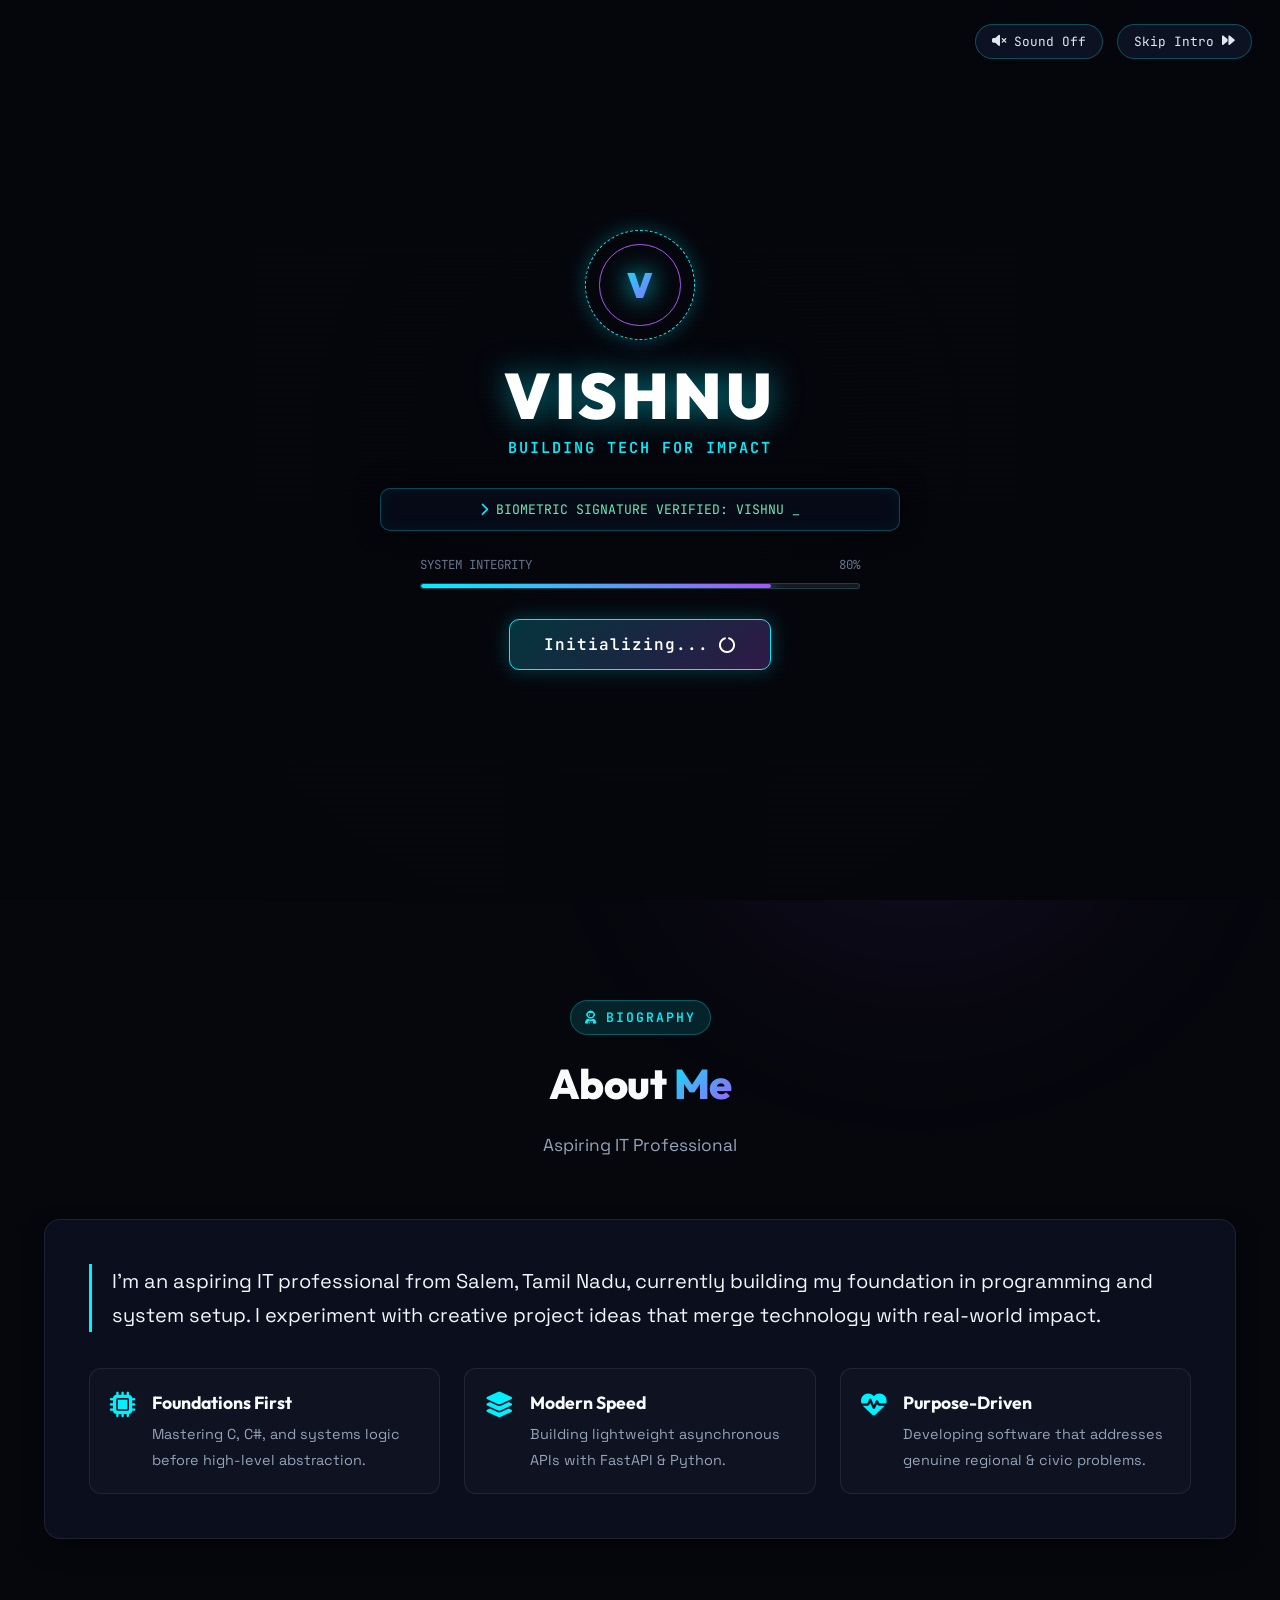
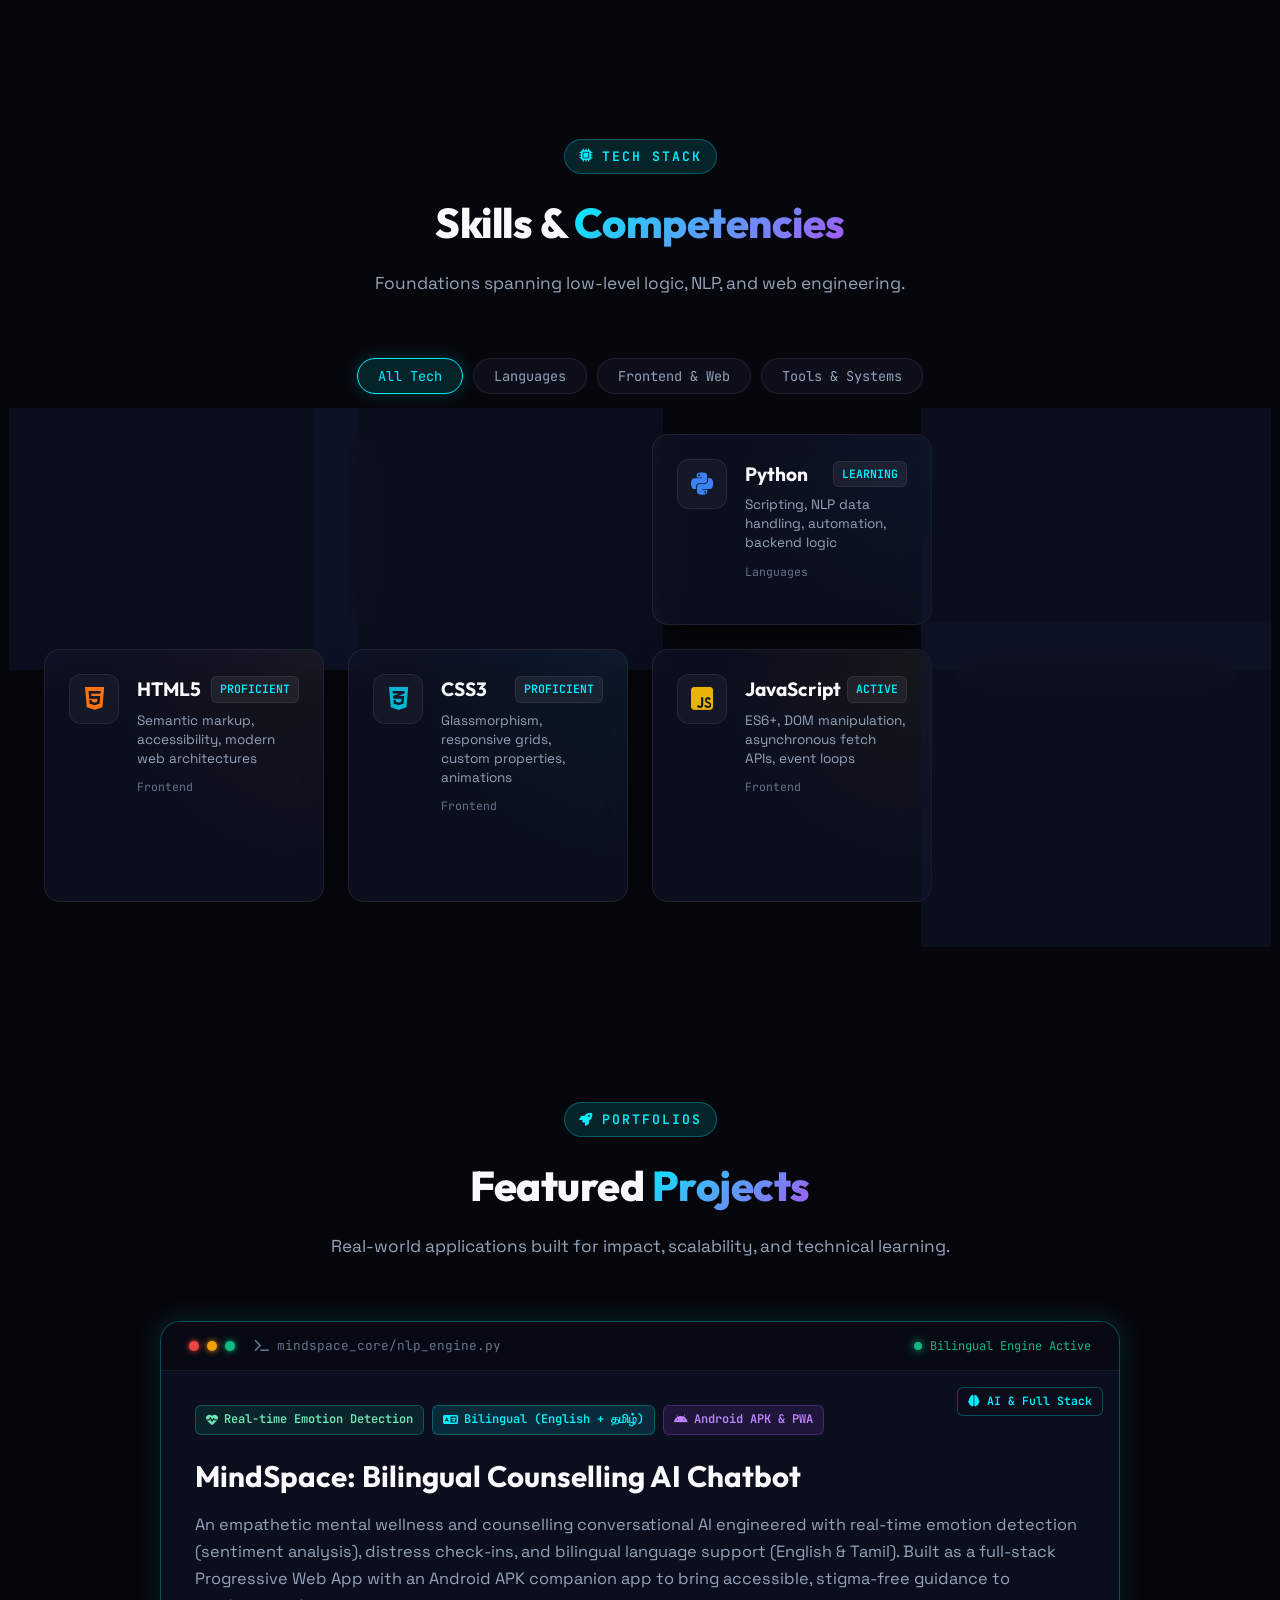
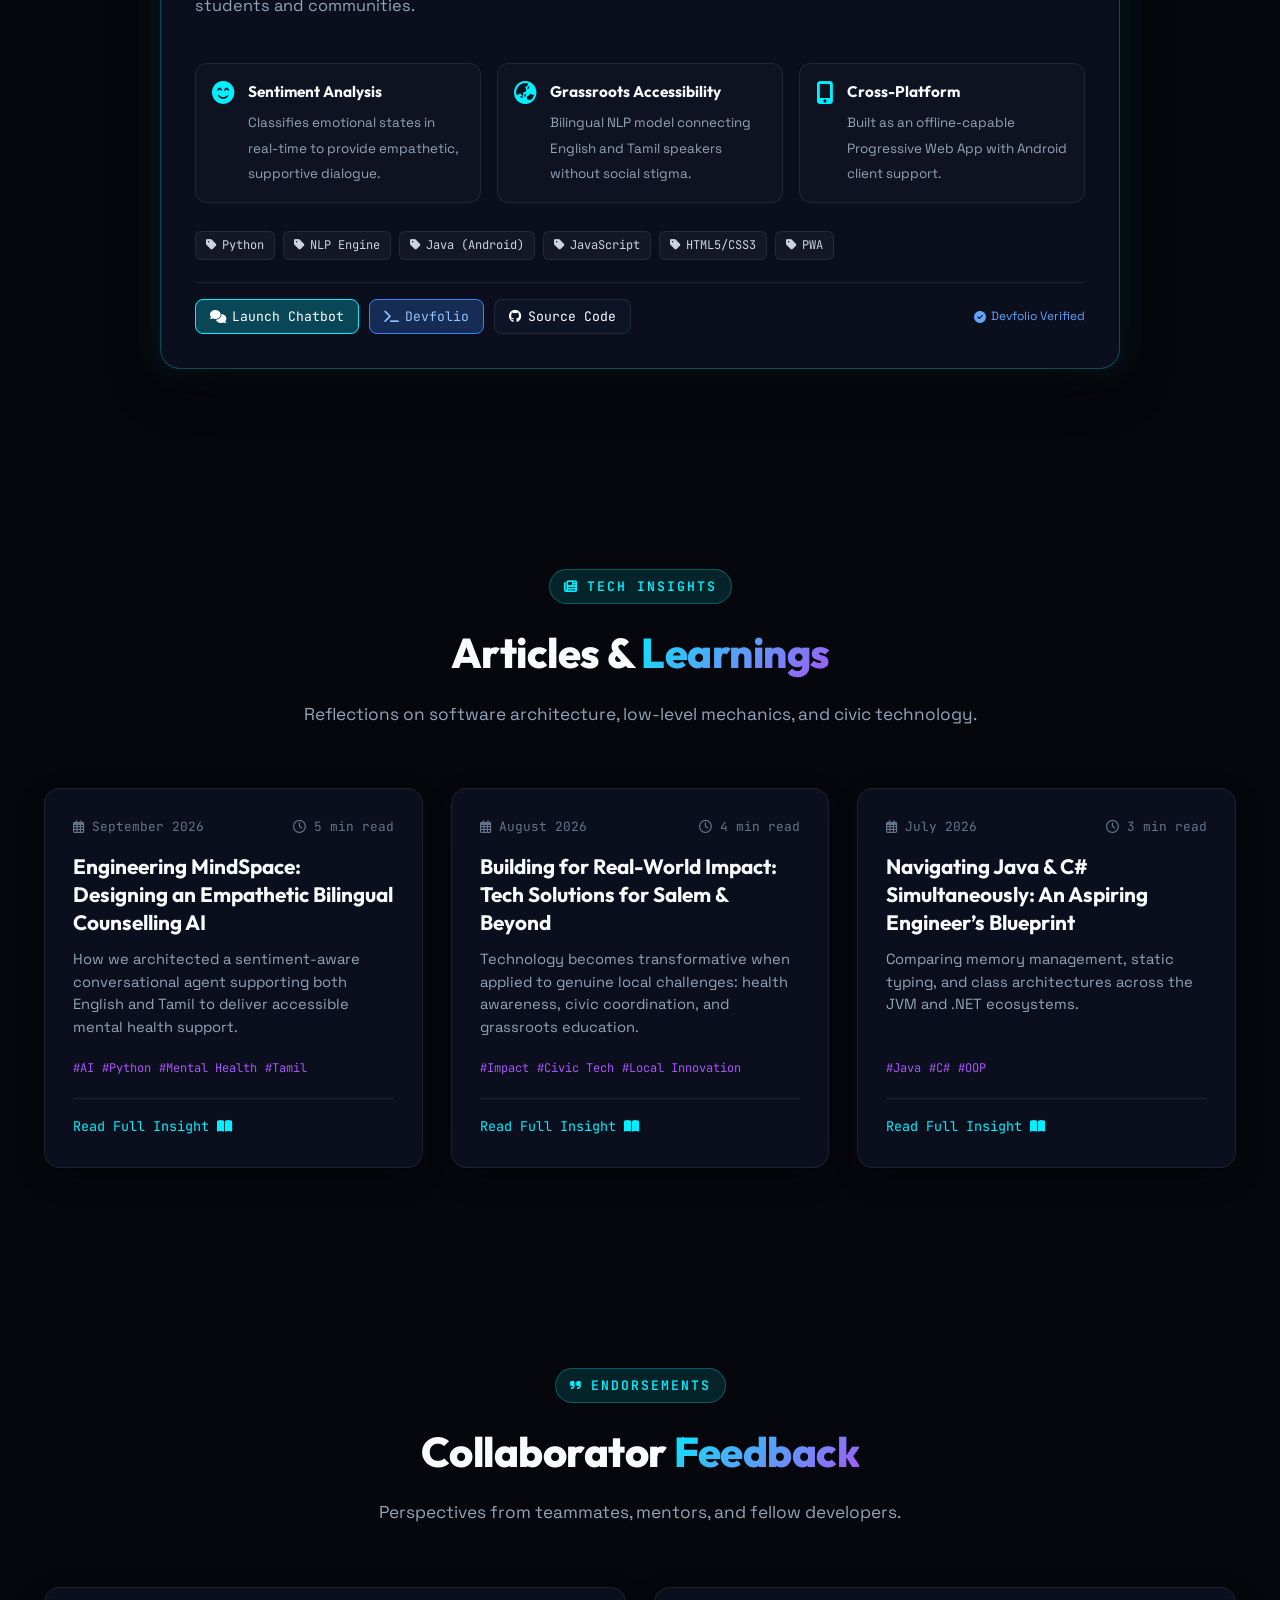
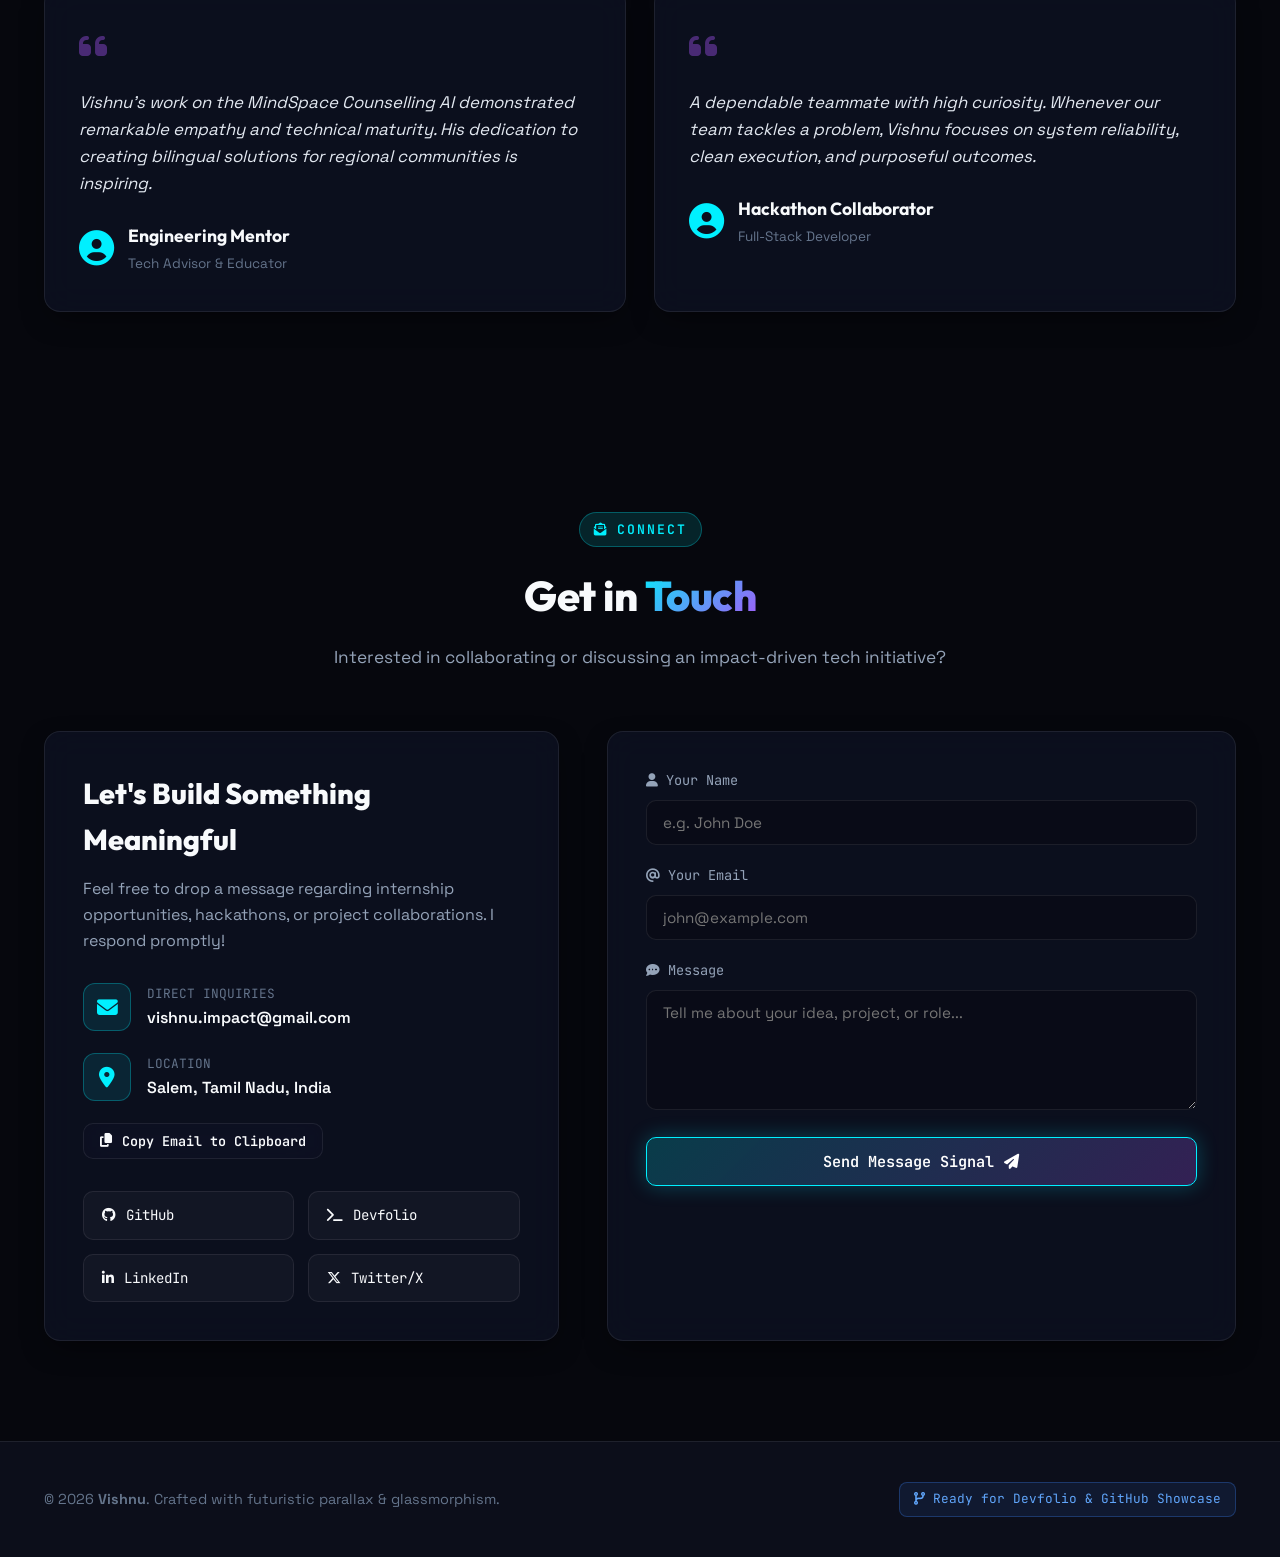
==== index.html @ ee3a81e4 "Initial commit" ====
<!DOCTYPE html>
<html lang="en" data-theme="dark">
<head>
    <meta charset="UTF-8">
    <meta name="viewport" content="width=device-width, initial-scale=1.0">
    <title>Vishnu | Aspiring IT Professional | Building Tech for Impact</title>
    <meta name="description" content="Portfolio of Vishnu, an aspiring IT professional from Salem, Tamil Nadu, building software foundations in C, C#, Python, Java, and FastAPI for real-world impact.">
    <meta name="keywords" content="Vishnu, Portfolio, Salem Tamil Nadu, IT Professional, FastAPI, Python, C, Java, Devfolio, Web Developer">
    <meta name="author" content="Vishnu">

    <!-- OpenGraph / Devfolio preview meta tags -->
    <meta property="og:title" content="Vishnu | Aspiring IT Professional">
    <meta property="og:description" content="Building Tech for Impact. Exploring systems, modern APIs, and community-driven digital solutions.">
    <meta property="og:type" content="website">
    <meta property="og:image" content="assets/avatar.jpg">

    <!-- Font Awesome Icons -->
    <link rel="stylesheet" href="https://cdnjs.cloudflare.com/ajax/libs/font-awesome/6.5.1/css/all.min.css" integrity="sha512-DTOQO9RWCH3ppGqcWaEA1BIZOC6xxalwEsw9c2QQeAIftl+Vegovlnee1c9QX4TctnWMn13TZye+giMm8e2LwA==" crossorigin="anonymous" referrerpolicy="no-referrer" />

    <!-- Core Stylesheets -->
    <link rel="stylesheet" href="css/main.css">
    <link rel="stylesheet" href="css/admin.css">
    <link rel="stylesheet" href="css/intro.css">

    <!-- Favicon -->
    <link rel="icon" type="image/svg+xml" href="data:image/svg+xml,<svg xmlns='http://www.w3.org/2000/svg' viewBox='0 0 100 100'><text y='.9em' font-size='90'>⚡</text></svg>">
</head>
<body>

    <!-- Cinematic Sci-Fi Intro Overlay & Background Video -->
    <aside id="portfolio-intro-overlay" aria-label="Welcome Introduction">
        <div class="intro-video-wrapper">
            <video id="intro-tech-video" autoplay muted loop playsinline preload="auto">
                <source src="assets/intro-tech.mp4" type="video/mp4">
            </video>
        </div>
        <div class="intro-scrim-layer"></div>
        <div class="intro-scanlines"></div>

        <!-- Top Controls (Audio & Skip) -->
        <div class="intro-top-ctrls">
            <button type="button" class="intro-ctrl-btn" id="intro-audio-toggle">
                <i class="fas fa-volume-mute"></i> Sound Off
            </button>
            <button type="button" class="intro-ctrl-btn" id="intro-skip-btn">
                <span>Skip Intro</span> <i class="fas fa-forward"></i>
            </button>
        </div>

        <!-- Center Futuristic HUD Content -->
        <div class="intro-hud-content">
            <div class="intro-reticle-box">
                <div class="reticle-ring"></div>
                <div class="reticle-ring-inner"></div>
                <span class="reticle-center-symbol">V</span>
            </div>

            <h1 class="intro-name-title">VISHNU</h1>
            <p class="intro-tagline-text">Building Tech for Impact</p>

            <div class="intro-terminal-box">
                <div class="terminal-line">
                    <i class="fas fa-chevron-right" style="color: #00f0ff;"></i>
                    <span id="intro-terminal-log">INITIALIZING QUANTUM KERNEL...</span>
                    <span class="cursor-blink">_</span>
                </div>
            </div>

            <div class="intro-progress-container">
                <div class="intro-progress-header">
                    <span>SYSTEM INTEGRITY</span>
                    <span id="intro-percent-text">0%</span>
                </div>
                <div class="intro-progress-track">
                    <div class="intro-progress-fill" id="intro-progress-bar"></div>
                </div>
            </div>

            <button type="button" class="cyber-btn glow-cyan intro-enter-btn" id="intro-enter-btn">
                <span>Initializing...</span>
                <i class="fas fa-circle-notch fa-spin"></i>
            </button>
        </div>
    </aside>

    <!-- Interactive Cyber Circuit & Matrix Canvas -->
    <canvas id="cyber-canvas"></canvas>

    <!-- Ambient Glow Orbs -->
    <div class="ambient-glow-orb glow-cyan-orb"></div>
    <div class="ambient-glow-orb glow-purple-orb"></div>

    <!-- Navigation Header -->
    <header class="main-navbar" id="main-navbar">
        <div class="container nav-container">
            <a href="#hero" class="nav-logo">
                <span class="logo-symbol">V</span>
                <span class="logo-text">VISHNU<span class="logo-dot">.</span>DEV</span>
            </a>

            <nav class="nav-menu-links" id="nav-menu-links">
                <a href="#hero" class="active">Home</a>
                <a href="#about">About</a>
                <a href="#skills">Skills</a>
                <a href="#projects">Projects</a>
                <a href="#insights">Insights</a>
                <a href="#testimonials">Testimonials</a>
                <a href="#contact">Contact</a>
            </nav>

            <div class="nav-actions">
                <!-- Replay Sci-Fi Intro Button -->
                <button type="button" class="icon-circle-btn intro-replay-nav-btn" onclick="window.replayIntro()" title="Replay Sci-Fi Intro" aria-label="Replay Sci-Fi Intro">
                    <i class="fas fa-play"></i>
                </button>

                <!-- Theme Toggle Button -->
                <button type="button" class="icon-circle-btn" id="theme-toggle-btn" title="Toggle Theme" aria-label="Toggle Dark and Light Mode">
                    <i class="fas fa-sun"></i>
                </button>

                <!-- Admin Login Button (Portal for Vishnu) -->
                <button type="button" class="icon-circle-btn admin-lock-btn" id="nav-admin-login-btn" title="Admin Login (Portfolio Owner)" aria-label="Owner Admin Portal">
                    <i class="fas fa-shield-alt"></i>
                </button>

                <!-- Resume Download CTA -->
                <a href="#resume" class="cyber-btn sm glow-cyan btn-open-resume">
                    <i class="fas fa-file-pdf"></i>
                    <span>Resume</span>
                </a>

                <!-- Mobile Hamburger -->
                <button type="button" class="nav-hamburger" id="nav-mobile-toggle" aria-label="Open Navigation Menu">
                    <i class="fas fa-bars"></i>
                </button>
            </div>
        </div>
    </header>

    <!-- Main Content Flow -->
    <main>
        <!-- Hero Section with Parallax Background -->
        <section class="hero-section" id="hero">
            <div class="hero-background-image" data-parallax-speed="0.25"></div>
            <div class="container">
                <div class="hero-grid">
                    <div class="hero-content reveal-up">
                        <div class="hero-status-pill" id="hero-status-pill">
                            <span class="pulse-dot"></span> Open to Internships & Projects
                        </div>

                        <span class="hero-title-prefix">&lt; Hello World /&gt;</span>
                        <h1 class="hero-name">
                            I'm <span class="neon-gradient-text" id="hero-name">Vishnu</span>
                        </h1>

                        <p class="hero-tagline" id="hero-tagline">
                            Aspiring IT Professional | Building Tech for Impact
                        </p>

                        <div class="hero-location-badge">
                            <i class="fas fa-map-marker-alt"></i>
                            <span id="hero-location-text">Salem, Tamil Nadu, India</span>
                        </div>

                        <div class="hero-cta-group">
                            <a href="#projects" class="cyber-btn glow-cyan">
                                <span>Explore Projects</span>
                                <i class="fas fa-arrow-down"></i>
                            </a>
                            <a href="#contact" class="cyber-btn ghost">
                                <span>Get in Touch</span>
                                <i class="fas fa-paper-plane"></i>
                            </a>
                            <button type="button" class="cyber-btn ghost btn-open-resume">
                                <i class="fas fa-file-download"></i>
                                <span>Download CV</span>
                            </button>
                        </div>

                        <div class="hero-metrics-strip">
                            <div class="metric-box">
                                <h4>AI</h4>
                                <span>MindSpace Flagship</span>
                            </div>
                            <div class="metric-box">
                                <h4>8+</h4>
                                <span>Core Tech Skills</span>
                            </div>
                            <div class="metric-box">
                                <h4>100%</h4>
                                <span>Focus on Purpose</span>
                            </div>
                        </div>
                    </div>

                    <!-- Parallax Avatar / Tech Visual Card -->
                    <div class="hero-visual-wrap reveal-up">
                        <div class="hero-avatar-card parallax-tilt">
                            <img src="assets/avatar.jpg" alt="Vishnu Cyber Avatar" class="hero-avatar-img" id="hero-avatar-img">
                            
                            <div class="floating-cyber-chip top-left">
                                <span class="chip-icon"><i class="fas fa-brain" style="color: #00f0ff;"></i></span>
                                <span>MindSpace AI (NLP)</span>
                            </div>

                            <div class="floating-cyber-chip bottom-right">
                                <span class="chip-icon"><i class="fas fa-terminal" style="color: #a855f7;"></i></span>
                                <span>Devfolio Verified</span>
                            </div>
                        </div>
                    </div>
                </div>
            </div>
        </section>

        <!-- About Me Section -->
        <section class="section about-section" id="about">
            <div class="container">
                <div class="section-header reveal-up">
                    <span class="section-tag"><i class="fas fa-user-astronaut"></i> Biography</span>
                    <h2 class="section-title">About <span class="neon-gradient-text">Me</span></h2>
                    <p class="section-subtitle" id="about-title-role">Aspiring IT Professional & Systems Enthusiast</p>
                </div>

                <div class="about-grid">
                    <div class="about-card glass-card parallax-tilt reveal-up">
                        <div id="about-bio-text">
                            <!-- Populated dynamically from portfolioStore -->
                        </div>
                    </div>
                </div>
            </div>
        </section>

        <!-- Skills Showcase Section -->
        <section class="section skills-section" id="skills">
            <div class="container">
                <div class="section-header reveal-up">
                    <span class="section-tag"><i class="fas fa-microchip"></i> Tech Stack</span>
                    <h2 class="section-title">Skills & <span class="neon-gradient-text">Competencies</span></h2>
                    <p class="section-subtitle">Foundations spanning low-level logic, NLP, and web engineering.</p>
                </div>

                <!-- Category Filter Buttons -->
                <div class="skills-filter-nav reveal-up">
                    <button type="button" class="skill-filter-btn active" data-filter="all">All Tech</button>
                    <button type="button" class="skill-filter-btn" data-filter="Languages">Languages</button>
                    <button type="button" class="skill-filter-btn" data-filter="Frontend">Frontend & Web</button>
                    <button type="button" class="skill-filter-btn" data-filter="Tools">Tools & Systems</button>
                </div>

                <!-- Dynamic Skills Grid -->
                <div class="skills-grid" id="skills-grid-container">
                    <!-- Populated dynamically -->
                </div>
            </div>
        </section>

        <!-- Projects Showcase Section -->
        <section class="section projects-section" id="projects">
            <div class="container">
                <div class="section-header reveal-up">
                    <span class="section-tag"><i class="fas fa-rocket"></i> Portfolios</span>
                    <h2 class="section-title">Featured <span class="neon-gradient-text">Projects</span></h2>
                    <p class="section-subtitle">Real-world applications built for impact, scalability, and technical learning.</p>
                </div>

                <!-- Dynamic Projects Grid -->
                <div class="projects-grid" id="projects-grid-container">
                    <!-- Populated dynamically -->
                </div>
            </div>
        </section>

        <!-- Tech Blog / Insights Section -->
        <section class="section blogs-section" id="insights">
            <div class="container">
                <div class="section-header reveal-up">
                    <span class="section-tag"><i class="fas fa-newspaper"></i> Tech Insights</span>
                    <h2 class="section-title">Articles & <span class="neon-gradient-text">Learnings</span></h2>
                    <p class="section-subtitle">Reflections on software architecture, low-level mechanics, and civic technology.</p>
                </div>

                <!-- Dynamic Blogs Grid -->
                <div class="blogs-grid" id="blogs-grid-container">
                    <!-- Populated dynamically -->
                </div>
            </div>
        </section>

        <!-- Testimonials Section -->
        <section class="section testimonials-section" id="testimonials">
            <div class="container">
                <div class="section-header reveal-up">
                    <span class="section-tag"><i class="fas fa-quote-right"></i> Endorsements</span>
                    <h2 class="section-title">Collaborator <span class="neon-gradient-text">Feedback</span></h2>
                    <p class="section-subtitle">Perspectives from teammates, mentors, and fellow developers.</p>
                </div>

                <!-- Dynamic Testimonials Grid -->
                <div class="testimonials-grid" id="testimonials-container">
                    <!-- Populated dynamically -->
                </div>
            </div>
        </section>

        <!-- Contact Section -->
        <section class="section contact-section" id="contact">
            <div class="container">
                <div class="section-header reveal-up">
                    <span class="section-tag"><i class="fas fa-envelope-open-text"></i> Connect</span>
                    <h2 class="section-title">Get in <span class="neon-gradient-text">Touch</span></h2>
                    <p class="section-subtitle">Interested in collaborating or discussing an impact-driven tech initiative?</p>
                </div>

                <div class="contact-grid">
                    <!-- Contact Channels Card -->
                    <div class="contact-info-card glass-card parallax-tilt reveal-up">
                        <h3>Let's Build Something Meaningful</h3>
                        <p class="contact-desc">
                            Feel free to drop a message regarding internship opportunities, hackathons, or project collaborations. I respond promptly!
                        </p>

                        <div class="contact-channel-item">
                            <div class="channel-icon"><i class="fas fa-envelope"></i></div>
                            <div class="channel-details">
                                <span>Direct Inquiries</span>
                                <a href="mailto:vishnu.impact@gmail.com" id="contact-email-link">
                                    <strong id="contact-email-display">vishnu.impact@gmail.com</strong>
                                </a>
                            </div>
                        </div>

                        <div class="contact-channel-item">
                            <div class="channel-icon"><i class="fas fa-map-marker-alt"></i></div>
                            <div class="channel-details">
                                <span>Location</span>
                                <strong id="contact-location-display">Salem, Tamil Nadu, India</strong>
                            </div>
                        </div>

                        <div style="margin-top: 18px;">
                            <button type="button" class="cyber-btn sm ghost" id="btn-copy-email">
                                <i class="fas fa-copy"></i>
                                <span>Copy Email to Clipboard</span>
                            </button>
                        </div>

                        <!-- Social Hub -->
                        <div class="social-links-grid" id="contact-socials-list">
                            <!-- Populated dynamically -->
                        </div>
                    </div>

                    <!-- Contact Form Card -->
                    <div class="contact-form-card glass-card parallax-tilt reveal-up">
                        <form id="portfolio-contact-form">
                            <div id="contact-form-status" style="display: none;"></div>

                            <div class="form-group">
                                <label for="contact-name"><i class="fas fa-user"></i> Your Name</label>
                                <input type="text" id="contact-name" class="cyber-input" placeholder="e.g. John Doe" required>
                            </div>

                            <div class="form-group">
                                <label for="contact-email"><i class="fas fa-at"></i> Your Email</label>
                                <input type="email" id="contact-email" class="cyber-input" placeholder="john@example.com" required>
                            </div>

                            <div class="form-group">
                                <label for="contact-message"><i class="fas fa-comment-dots"></i> Message</label>
                                <textarea id="contact-message" class="cyber-input" placeholder="Tell me about your idea, project, or role..." required></textarea>
                            </div>

                            <button type="submit" class="cyber-btn glow-cyan" style="width: 100%;">
                                <span>Send Message Signal</span>
                                <i class="fas fa-paper-plane"></i>
                            </button>
                        </form>
                    </div>
                </div>
            </div>
        </section>
    </main>

    <!-- Footer -->
    <footer class="main-footer">
        <div class="container footer-inner">
            <div class="footer-copy">
                &copy; <span id="footer-year">2026</span> <strong id="footer-name">Vishnu</strong>. Crafted with futuristic parallax & glassmorphism.
            </div>
            <div class="footer-badge-devfolio">
                <i class="fas fa-code-branch"></i>
                <span>Ready for Devfolio & GitHub Showcase</span>
            </div>
        </div>
    </footer>

    <!-- Toast Notification Container -->
    <div id="toast-container"></div>

    <!-- Scripts -->
    <script src="js/data.js"></script>
    <script src="js/parallax.js"></script>
    <script src="js/admin.js"></script>
    <script src="js/main.js"></script>
    <script src="js/intro.js"></script>
</body>
</html>
---- css/main.css ----
/* ==========================================================================
   VISHNU PORTFOLIO - FUTURISTIC TECH DESIGN SYSTEM
   Theme: Cyber Glassmorphism, Parallax Layers, Neon Cyan & Purple Palettes
   ========================================================================== */

@import url('https://fonts.googleapis.com/css2?family=JetBrains+Mono:wght@300;400;500;700&family=Outfit:wght@300;400;500;600;700;800;900&family=Space+Grotesk:wght@400;500;600;700&display=swap');

:root {
    /* Color Tokens - Cyberpunk Tech Neon */
    --neon-cyan: #00f0ff;
    --neon-cyan-glow: rgba(0, 240, 255, 0.45);
    --neon-cyan-subtle: rgba(0, 240, 255, 0.12);
    --neon-purple: #a855f7;
    --neon-purple-glow: rgba(168, 85, 247, 0.4);
    --neon-blue: #3b82f6;
    --neon-emerald: #10b981;
    --neon-amber: #f59e0b;
    --neon-rose: #f43f5e;

    /* Background Tokens (Dark Mode Default) */
    --bg-base: #06070d;
    --bg-surface: #0c0e1a;
    --bg-surface-elevated: #121526;
    --bg-glass: rgba(15, 18, 35, 0.65);
    --bg-glass-card: rgba(18, 22, 44, 0.55);
    --bg-glass-card-hover: rgba(26, 32, 64, 0.75);

    /* Text & Border Tokens */
    --text-primary: #f8fafc;
    --text-secondary: #94a3b8;
    --text-muted: #64748b;
    --text-glow: #e2e8f0;
    --border-glass: rgba(255, 255, 255, 0.08);
    --border-cyan: rgba(0, 240, 255, 0.28);
    --border-purple: rgba(168, 85, 247, 0.28);

    /* Typography */
    --font-heading: 'Outfit', -apple-system, BlinkMacSystemFont, sans-serif;
    --font-body: 'Space Grotesk', -apple-system, BlinkMacSystemFont, sans-serif;
    --font-mono: 'JetBrains Mono', monospace;

    /* Shadow & Glassmorphism Filters */
    --glass-blur: blur(16px);
    --glass-blur-lg: blur(24px);
    --shadow-neon: 0 0 25px rgba(0, 240, 255, 0.2);
    --shadow-card: 0 10px 30px -10px rgba(0, 0, 0, 0.7);

    /* Layout */
    --container-max: 1240px;
    --header-height: 76px;
    --transition-smooth: all 0.3s cubic-bezier(0.16, 1, 0.3, 1);
}

/* Light Mode Overrides (High-contrast clean tech look) */
[data-theme="light"] {
    --bg-base: #f1f5f9;
    --bg-surface: #ffffff;
    --bg-surface-elevated: #f8fafc;
    --bg-glass: rgba(255, 255, 255, 0.85);
    --bg-glass-card: rgba(255, 255, 255, 0.75);
    --bg-glass-card-hover: rgba(255, 255, 255, 0.95);
    --text-primary: #090d16;
    --text-secondary: #475569;
    --text-muted: #64748b;
    --border-glass: rgba(0, 0, 0, 0.08);
    --border-cyan: rgba(0, 163, 196, 0.4);
    --border-purple: rgba(126, 34, 206, 0.4);
    --neon-cyan: #0284c7;
    --neon-purple: #7e22ce;
    --shadow-card: 0 10px 30px -10px rgba(0, 0, 0, 0.12);
}

/* Reset & Global Base */
*, *::before, *::after {
    margin: 0;
    padding: 0;
    box-sizing: border-box;
}

html {
    scroll-behavior: smooth;
    font-size: 16px;
}

body {
    background-color: var(--bg-base);
    color: var(--text-primary);
    font-family: var(--font-body);
    line-height: 1.6;
    overflow-x: hidden;
    position: relative;
    min-height: 100vh;
}

/* Interactive Cursor Spotlight Layer */
.cursor-spotlight-layer {
    position: fixed;
    top: 0;
    left: 0;
    width: 100vw;
    height: 100vh;
    pointer-events: none;
    z-index: 1;
    background: radial-gradient(
        650px circle at var(--cursor-x, -1000px) var(--cursor-y, -1000px),
        rgba(0, 240, 255, 0.075),
        rgba(168, 85, 247, 0.04) 40%,
        transparent 80%
    );
    transition: opacity 0.3s ease;
}

/* ==========================================================================
   CUSTOMIZED CYBER CURSOR STYLES
   ========================================================================== */
@media (hover: hover) and (pointer: fine) {
    *, *::before, *::after {
        cursor: none !important;
    }
}

.custom-cursor-dot {
    position: fixed;
    top: 0;
    left: 0;
    width: 6px;
    height: 6px;
    background-color: var(--neon-cyan);
    box-shadow: 0 0 10px var(--neon-cyan), 0 0 20px var(--neon-cyan);
    border-radius: 50%;
    pointer-events: none;
    z-index: 1000000;
    opacity: 0;
    margin-left: -3px;
    margin-top: -3px;
    transition: opacity 0.2s ease, transform 0.15s ease, background-color 0.2s ease;
    will-change: transform;
}

.custom-cursor-dot.hovering {
    background-color: #ffffff;
    box-shadow: 0 0 14px #ffffff, 0 0 25px var(--neon-cyan);
    transform: scale(1.5);
}

.custom-cursor-ring {
    position: fixed;
    top: 0;
    left: 0;
    width: 34px;
    height: 34px;
    border: 1.5px solid var(--neon-cyan);
    border-radius: 50%;
    pointer-events: none;
    z-index: 999999;
    opacity: 0;
    margin-left: -17px;
    margin-top: -17px;
    transition: width 0.22s cubic-bezier(0.16, 1, 0.3, 1),
                height 0.22s cubic-bezier(0.16, 1, 0.3, 1),
                margin 0.22s cubic-bezier(0.16, 1, 0.3, 1),
                border-color 0.2s ease,
                background-color 0.2s ease,
                box-shadow 0.2s ease,
                opacity 0.2s ease;
    box-shadow: 0 0 14px rgba(0, 240, 255, 0.35);
    will-change: transform;
}

.custom-cursor-ring.hovering {
    width: 52px;
    height: 52px;
    margin-left: -26px;
    margin-top: -26px;
    border-color: var(--neon-purple);
    background-color: rgba(168, 85, 247, 0.12);
    box-shadow: 0 0 22px rgba(168, 85, 247, 0.5);
}

.custom-cursor-ring.clicking {
    width: 22px;
    height: 22px;
    margin-left: -11px;
    margin-top: -11px;
    border-color: #ffffff;
    background-color: rgba(0, 240, 255, 0.35);
    box-shadow: 0 0 25px rgba(0, 240, 255, 0.85);
}


/* Interactive Cyber Canvas Background */
#cyber-canvas {
    position: fixed;
    top: 0;
    left: 0;
    width: 100vw;
    height: 100vh;
    z-index: 0;
    pointer-events: none;
    opacity: 0.85;
}

/* Ambient Cyber Glow Layers */
.ambient-glow-orb {
    position: fixed;
    border-radius: 50%;
    filter: blur(120px);
    z-index: 0;
    pointer-events: none;
    opacity: 0.18;
}

.glow-cyan-orb {
    top: 15%;
    left: 10%;
    width: 480px;
    height: 480px;
    background: radial-gradient(circle, var(--neon-cyan), transparent 70%);
}

.glow-purple-orb {
    top: 55%;
    right: 8%;
    width: 520px;
    height: 520px;
    background: radial-gradient(circle, var(--neon-purple), transparent 70%);
}

/* Container */
.container {
    max-width: var(--container-max);
    margin: 0 auto;
    padding: 0 24px;
    position: relative;
    z-index: 1;
}

/* Section Common Layout */
.section {
    padding: 100px 0;
    position: relative;
    z-index: 1;
}

.section-header {
    text-align: center;
    max-width: 680px;
    margin: 0 auto 60px auto;
}

.section-tag {
    display: inline-flex;
    align-items: center;
    gap: 8px;
    font-family: var(--font-mono);
    font-size: 0.82rem;
    font-weight: 600;
    text-transform: uppercase;
    letter-spacing: 2px;
    color: var(--neon-cyan);
    background: var(--neon-cyan-subtle);
    padding: 6px 14px;
    border-radius: 999px;
    border: 1px solid var(--border-cyan);
    margin-bottom: 16px;
}

.section-title {
    font-family: var(--font-heading);
    font-size: 2.6rem;
    font-weight: 800;
    letter-spacing: -0.5px;
    color: var(--text-primary);
    margin-bottom: 14px;
}

.section-subtitle {
    color: var(--text-secondary);
    font-size: 1.08rem;
    line-height: 1.6;
}

/* Neon Text Gradients */
.neon-gradient-text {
    background: linear-gradient(135deg, var(--neon-cyan) 0%, #38bdf8 30%, var(--neon-purple) 100%);
    -webkit-background-clip: text;
    -webkit-text-fill-color: transparent;
    display: inline-block;
}

.neon-purple-text {
    background: linear-gradient(135deg, #c084fc 0%, var(--neon-purple) 100%);
    -webkit-background-clip: text;
    -webkit-text-fill-color: transparent;
}

/* Glassmorphism Cards */
.glass-card {
    background: var(--bg-glass-card);
    backdrop-filter: var(--glass-blur);
    -webkit-backdrop-filter: var(--glass-blur);
    border: 1px solid var(--border-glass);
    border-radius: 16px;
    box-shadow: var(--shadow-card);
    transition: var(--transition-smooth);
    position: relative;
    overflow: hidden;
}

.glass-card:hover {
    border-color: var(--border-cyan);
    background: var(--bg-glass-card-hover);
    box-shadow: 0 15px 35px -10px rgba(0, 240, 255, 0.15), var(--shadow-card);
}

.cyber-border {
    border: 1px solid var(--border-cyan);
    box-shadow: 0 0 20px rgba(0, 240, 255, 0.12);
}

/* Buttons & CTAs */
.cyber-btn {
    display: inline-flex;
    align-items: center;
    justify-content: center;
    gap: 10px;
    font-family: var(--font-mono);
    font-size: 0.95rem;
    font-weight: 600;
    text-decoration: none;
    cursor: pointer;
    padding: 13px 26px;
    border-radius: 10px;
    border: 1px solid transparent;
    transition: var(--transition-smooth);
    position: relative;
    overflow: hidden;
}

.cyber-btn.glow-cyan {
    background: linear-gradient(135deg, rgba(0, 240, 255, 0.2) 0%, rgba(168, 85, 247, 0.25) 100%);
    border-color: var(--neon-cyan);
    color: #ffffff;
    box-shadow: 0 0 20px rgba(0, 240, 255, 0.25);
}

.cyber-btn.glow-cyan:hover {
    background: linear-gradient(135deg, rgba(0, 240, 255, 0.35) 0%, rgba(168, 85, 247, 0.4) 100%);
    box-shadow: 0 0 30px rgba(0, 240, 255, 0.45);
    transform: translateY(-2px);
}

.cyber-btn.ghost {
    background: var(--bg-glass);
    backdrop-filter: var(--glass-blur);
    border-color: var(--border-glass);
    color: var(--text-primary);
}

.cyber-btn.ghost:hover {
    border-color: var(--neon-purple);
    background: rgba(168, 85, 247, 0.15);
    color: #ffffff;
    transform: translateY(-2px);
}

.cyber-btn.sm {
    padding: 8px 16px;
    font-size: 0.84rem;
}

.cyber-btn.danger {
    background: rgba(244, 63, 94, 0.15);
    border-color: var(--neon-rose);
    color: #fca5a5;
}

.cyber-btn.danger:hover {
    background: rgba(244, 63, 94, 0.3);
}

/* ==========================================================================
   NAVIGATION BAR
   ========================================================================== */
.main-navbar {
    position: fixed;
    top: 0;
    left: 0;
    width: 100%;
    height: var(--header-height);
    background: rgba(6, 7, 13, 0.7);
    backdrop-filter: var(--glass-blur);
    -webkit-backdrop-filter: var(--glass-blur);
    border-bottom: 1px solid var(--border-glass);
    z-index: 1000;
    transition: var(--transition-smooth);
}

.main-navbar.scrolled {
    background: rgba(6, 7, 13, 0.92);
    border-bottom-color: var(--border-cyan);
    box-shadow: 0 4px 20px rgba(0, 0, 0, 0.5);
}

.nav-container {
    display: flex;
    align-items: center;
    justify-content: space-between;
    height: 100%;
}

.nav-logo {
    display: flex;
    align-items: center;
    gap: 10px;
    text-decoration: none;
    color: var(--text-primary);
    font-family: var(--font-heading);
    font-weight: 800;
    font-size: 1.35rem;
}

.logo-symbol {
    width: 38px;
    height: 38px;
    border-radius: 9px;
    background: linear-gradient(135deg, var(--neon-cyan), var(--neon-purple));
    display: flex;
    align-items: center;
    justify-content: center;
    color: #000;
    font-weight: 900;
    font-size: 1.15rem;
    box-shadow: 0 0 15px rgba(0, 240, 255, 0.4);
}

.logo-dot {
    color: var(--neon-cyan);
}

.nav-menu-links {
    display: flex;
    align-items: center;
    gap: 32px;
}

.nav-menu-links a {
    color: var(--text-secondary);
    text-decoration: none;
    font-size: 0.94rem;
    font-weight: 500;
    transition: var(--transition-smooth);
    position: relative;
}

.nav-menu-links a:hover, .nav-menu-links a.active {
    color: var(--neon-cyan);
}

.nav-menu-links a::after {
    content: '';
    position: absolute;
    bottom: -6px;
    left: 0;
    width: 0;
    height: 2px;
    background: var(--neon-cyan);
    box-shadow: 0 0 8px var(--neon-cyan);
    transition: width 0.25s ease;
}

.nav-menu-links a:hover::after {
    width: 100%;
}

.nav-actions {
    display: flex;
    align-items: center;
    gap: 14px;
}

.icon-circle-btn {
    width: 40px;
    height: 40px;
    border-radius: 50%;
    background: var(--bg-surface-elevated);
    border: 1px solid var(--border-glass);
    color: var(--text-primary);
    display: flex;
    align-items: center;
    justify-content: center;
    cursor: pointer;
    transition: var(--transition-smooth);
}

.icon-circle-btn:hover {
    border-color: var(--neon-cyan);
    color: var(--neon-cyan);
    box-shadow: 0 0 12px var(--neon-cyan-glow);
    transform: translateY(-2px);
}

.admin-lock-btn {
    border-color: var(--border-purple);
    color: var(--neon-purple);
}

.admin-lock-btn:hover {
    border-color: var(--neon-purple);
    color: #ffffff;
    box-shadow: 0 0 15px var(--neon-purple-glow);
}

.nav-hamburger {
    display: none;
    background: none;
    border: none;
    color: var(--text-primary);
    font-size: 1.4rem;
    cursor: pointer;
}

/* ==========================================================================
   HERO SECTION WITH PARALLAX TECH VISUALS
   ========================================================================== */
.hero-section {
    min-height: 100vh;
    display: flex;
    align-items: center;
    position: relative;
    padding-top: calc(var(--header-height) + 40px);
    padding-bottom: 60px;
    overflow: hidden;
}

.hero-background-image {
    position: absolute;
    top: 0;
    left: 0;
    width: 100%;
    height: 100%;
    background: url('../assets/hero-bg.jpg') center/cover no-repeat;
    opacity: 0.22;
    z-index: 0;
    pointer-events: none;
    transform: scale(1.05);
}

.hero-grid {
    display: grid;
    grid-template-columns: 1.25fr 0.95fr;
    align-items: center;
    gap: 50px;
}

.hero-content {
    position: relative;
    z-index: 2;
}

.hero-status-pill {
    display: inline-flex;
    align-items: center;
    gap: 10px;
    background: rgba(16, 185, 129, 0.12);
    border: 1px solid rgba(16, 185, 129, 0.35);
    color: #6ee7b7;
    font-family: var(--font-mono);
    font-size: 0.82rem;
    font-weight: 600;
    padding: 6px 14px;
    border-radius: 999px;
    margin-bottom: 22px;
}

.pulse-dot {
    width: 8px;
    height: 8px;
    border-radius: 50%;
    background-color: var(--neon-emerald);
    box-shadow: 0 0 10px var(--neon-emerald);
    animation: pulseGlow 1.8s infinite;
}

@keyframes pulseGlow {
    0% { transform: scale(0.95); box-shadow: 0 0 0 0 rgba(16, 185, 129, 0.7); }
    70% { transform: scale(1.1); box-shadow: 0 0 0 8px rgba(16, 185, 129, 0); }
    100% { transform: scale(0.95); box-shadow: 0 0 0 0 rgba(16, 185, 129, 0); }
}

.hero-title-prefix {
    font-family: var(--font-mono);
    font-size: 1.15rem;
    color: var(--neon-cyan);
    margin-bottom: 8px;
    display: block;
    letter-spacing: 1px;
}

.hero-name {
    font-family: var(--font-heading);
    font-size: 4.4rem;
    font-weight: 900;
    line-height: 1.05;
    margin-bottom: 16px;
    letter-spacing: -1.5px;
}

.hero-tagline {
    font-family: var(--font-body);
    font-size: 1.45rem;
    font-weight: 600;
    color: #e2e8f0;
    margin-bottom: 20px;
    line-height: 1.4;
}

.hero-location-badge {
    display: inline-flex;
    align-items: center;
    gap: 8px;
    color: var(--text-secondary);
    font-size: 0.95rem;
    margin-bottom: 30px;
}

.hero-location-badge i {
    color: var(--neon-cyan);
}

.hero-cta-group {
    display: flex;
    flex-wrap: wrap;
    align-items: center;
    gap: 16px;
    margin-bottom: 38px;
}

.hero-metrics-strip {
    display: flex;
    gap: 32px;
    padding-top: 24px;
    border-top: 1px solid var(--border-glass);
}

.metric-box h4 {
    font-family: var(--font-mono);
    font-size: 1.6rem;
    font-weight: 700;
    color: var(--neon-cyan);
    margin-bottom: 2px;
}

.metric-box span {
    font-size: 0.85rem;
    color: var(--text-muted);
}

/* Hero Parallax Avatar Card */
.hero-visual-wrap {
    position: relative;
    display: flex;
    justify-content: center;
}

.hero-avatar-card {
    position: relative;
    width: 380px;
    height: 480px;
    border-radius: 24px;
    padding: 16px;
    background: var(--bg-glass);
    backdrop-filter: var(--glass-blur-lg);
    border: 1px solid var(--border-cyan);
    box-shadow: 0 20px 50px -15px rgba(0, 0, 0, 0.8), 0 0 30px rgba(0, 240, 255, 0.2);
}

.hero-avatar-img {
    width: 100%;
    height: 100%;
    object-fit: cover;
    border-radius: 18px;
    filter: contrast(1.05) saturate(1.1);
}

/* Floating Cyber Chips */
.floating-cyber-chip {
    position: absolute;
    display: flex;
    align-items: center;
    gap: 10px;
    background: rgba(12, 14, 26, 0.85);
    backdrop-filter: var(--glass-blur);
    border: 1px solid var(--border-cyan);
    padding: 10px 18px;
    border-radius: 12px;
    box-shadow: 0 8px 25px rgba(0, 0, 0, 0.6);
    font-family: var(--font-mono);
    font-size: 0.85rem;
    color: #ffffff;
    z-index: 3;
    animation: floatAnimation 4s ease-in-out infinite alternate;
}

.floating-cyber-chip.top-left {
    top: 20px;
    left: -40px;
    border-color: var(--neon-purple);
}

.floating-cyber-chip.bottom-right {
    bottom: 30px;
    right: -30px;
    animation-delay: 2s;
    border-color: var(--neon-cyan);
}

.chip-icon {
    font-size: 1.1rem;
}

@keyframes floatAnimation {
    0% { transform: translateY(0px) rotate(0deg); }
    100% { transform: translateY(-12px) rotate(1deg); }
}

/* ==========================================================================
   ABOUT ME SECTION
   ========================================================================== */
.about-grid {
    display: grid;
    grid-template-columns: 1fr;
    gap: 30px;
}

.about-card {
    padding: 44px;
    border: 1px solid var(--border-glass);
}

.lead-bio {
    font-size: 1.25rem;
    line-height: 1.7;
    color: #f1f5f9;
    margin-bottom: 36px;
    border-left: 3px solid var(--neon-cyan);
    padding-left: 20px;
}

.about-highlights-grid {
    display: grid;
    grid-template-columns: repeat(auto-fit, minmax(280px, 1fr));
    gap: 24px;
}

.highlight-item {
    display: flex;
    gap: 16px;
    background: rgba(255, 255, 255, 0.02);
    border: 1px solid var(--border-glass);
    padding: 20px;
    border-radius: 12px;
    transition: var(--transition-smooth);
}

.highlight-item:hover {
    border-color: var(--neon-purple);
    transform: translateY(-3px);
}

.highlight-item i {
    font-size: 1.6rem;
    color: var(--neon-cyan);
    flex-shrink: 0;
    margin-top: 3px;
}

.highlight-item h4 {
    font-family: var(--font-heading);
    font-size: 1.1rem;
    margin-bottom: 4px;
    color: var(--text-primary);
}

.highlight-item span {
    font-size: 0.9rem;
    color: var(--text-secondary);
}

/* ==========================================================================
   SKILLS SHOWCASE MATRIX
   ========================================================================== */
.skills-filter-nav {
    display: flex;
    justify-content: center;
    flex-wrap: wrap;
    gap: 10px;
    margin-bottom: 40px;
}

.skill-filter-btn {
    background: var(--bg-surface);
    border: 1px solid var(--border-glass);
    color: var(--text-secondary);
    padding: 8px 20px;
    border-radius: 999px;
    font-family: var(--font-mono);
    font-size: 0.85rem;
    cursor: pointer;
    transition: var(--transition-smooth);
}

.skill-filter-btn:hover, .skill-filter-btn.active {
    background: var(--neon-cyan-subtle);
    border-color: var(--neon-cyan);
    color: var(--neon-cyan);
    box-shadow: 0 0 15px rgba(0, 240, 255, 0.2);
}

.skills-grid {
    display: grid;
    grid-template-columns: repeat(auto-fill, minmax(260px, 1fr));
    gap: 24px;
}

.skill-card {
    padding: 24px;
    border-radius: 16px;
    position: relative;
    overflow: hidden;
    transform-style: preserve-3d;
}

.skill-card-inner {
    display: flex;
    align-items: flex-start;
    gap: 18px;
    position: relative;
    z-index: 2;
}

.skill-icon-wrap {
    width: 50px;
    height: 50px;
    border-radius: 12px;
    background: rgba(255, 255, 255, 0.04);
    border: 1px solid var(--border-glass);
    display: flex;
    align-items: center;
    justify-content: center;
    font-size: 1.6rem;
    flex-shrink: 0;
    transition: var(--transition-smooth);
}

.skill-card:hover .skill-icon-wrap {
    transform: scale(1.1) translateZ(15px);
    box-shadow: 0 0 20px var(--skill-color);
}

.skill-info {
    flex-grow: 1;
}

.skill-header {
    display: flex;
    align-items: center;
    justify-content: space-between;
    margin-bottom: 6px;
}

.skill-name {
    font-family: var(--font-heading);
    font-size: 1.2rem;
    font-weight: 700;
}

.skill-level-chip {
    font-family: var(--font-mono);
    font-size: 0.72rem;
    font-weight: 600;
    text-transform: uppercase;
    background: rgba(255, 255, 255, 0.06);
    border: 1px solid var(--border-glass);
    padding: 3px 8px;
    border-radius: 6px;
    color: var(--neon-cyan);
}

.skill-desc {
    font-size: 0.85rem;
    color: var(--text-secondary);
    line-height: 1.4;
    margin-bottom: 10px;
}

.skill-category-tag {
    font-family: var(--font-mono);
    font-size: 0.72rem;
    color: var(--text-muted);
}

.skill-card-glow {
    position: absolute;
    top: 0;
    left: 0;
    width: 100%;
    height: 100%;
    background: radial-gradient(circle at top right, var(--skill-color), transparent 60%);
    opacity: 0.05;
    transition: opacity 0.3s ease;
    pointer-events: none;
}

.skill-card:hover .skill-card-glow {
    opacity: 0.14;
}

/* ==========================================================================
   PROJECTS SHOWCASE SECTION
   ========================================================================== */
.projects-grid {
    display: grid;
    grid-template-columns: repeat(auto-fill, minmax(360px, 1fr));
    gap: 32px;
}

.project-card {
    border-radius: 18px;
    display: flex;
    flex-direction: column;
    overflow: hidden;
    position: relative;
    transform-style: preserve-3d;
}

.project-image-box {
    position: relative;
    height: 220px;
    overflow: hidden;
}

.project-image-box img {
    width: 100%;
    height: 100%;
    object-fit: cover;
    transition: transform 0.5s ease;
}

.project-card:hover .project-image-box img {
    transform: scale(1.08);
}

.project-overlay {
    position: absolute;
    top: 0;
    left: 0;
    width: 100%;
    height: 100%;
    background: linear-gradient(180deg, rgba(6, 7, 13, 0.2) 0%, rgba(6, 7, 13, 0.88) 100%);
    display: flex;
    align-items: flex-end;
    padding: 20px;
    opacity: 0.85;
    transition: opacity 0.3s ease;
}

.project-action-links {
    display: flex;
    gap: 10px;
    flex-wrap: wrap;
}

.proj-action-btn {
    display: inline-flex;
    align-items: center;
    gap: 6px;
    font-family: var(--font-mono);
    font-size: 0.82rem;
    padding: 6px 14px;
    border-radius: 8px;
    background: rgba(15, 23, 42, 0.85);
    border: 1px solid var(--border-glass);
    color: #ffffff;
    text-decoration: none;
    transition: var(--transition-smooth);
}

.proj-action-btn:hover {
    border-color: var(--neon-cyan);
    color: var(--neon-cyan);
    transform: translateY(-2px);
}

.proj-action-btn.glow {
    background: rgba(0, 240, 255, 0.25);
    border-color: var(--neon-cyan);
}

.proj-action-btn.devfolio-badge {
    background: rgba(59, 130, 246, 0.25);
    border-color: #3b82f6;
    color: #93c5fd;
}

.project-category-badge {
    position: absolute;
    top: 16px;
    right: 16px;
    background: rgba(12, 14, 26, 0.85);
    backdrop-filter: var(--glass-blur);
    border: 1px solid var(--border-cyan);
    color: var(--neon-cyan);
    font-family: var(--font-mono);
    font-size: 0.72rem;
    font-weight: 600;
    padding: 4px 10px;
    border-radius: 6px;
}

.project-content {
    padding: 26px;
    display: flex;
    flex-direction: column;
    flex-grow: 1;
    position: relative;
    z-index: 2;
}

.project-title {
    font-family: var(--font-heading);
    font-size: 1.35rem;
    font-weight: 700;
    margin-bottom: 10px;
}

.project-description {
    font-size: 0.94rem;
    color: var(--text-secondary);
    line-height: 1.5;
    margin-bottom: 20px;
    flex-grow: 1;
}

.project-tech-stack {
    display: flex;
    flex-wrap: wrap;
    gap: 8px;
    margin-bottom: 22px;
}

.tech-chip {
    font-family: var(--font-mono);
    font-size: 0.75rem;
    background: rgba(255, 255, 255, 0.04);
    border: 1px solid var(--border-glass);
    color: #cbd5e1;
    padding: 4px 10px;
    border-radius: 6px;
    display: inline-flex;
    align-items: center;
    gap: 5px;
}

.project-footer {
    display: flex;
    align-items: center;
    justify-content: space-between;
    padding-top: 16px;
    border-top: 1px solid var(--border-glass);
}

.project-footer-left, .project-footer-right {
    display: flex;
    align-items: center;
}

.project-link-text {
    font-family: var(--font-mono);
    font-size: 0.85rem;
    color: var(--neon-cyan);
    text-decoration: none;
    display: inline-flex;
    align-items: center;
    gap: 6px;
    transition: var(--transition-smooth);
}

.project-link-text:hover {
    gap: 10px;
    text-shadow: 0 0 10px var(--neon-cyan);
}

.devfolio-verified {
    font-size: 0.75rem;
    color: #60a5fa;
    display: inline-flex;
    align-items: center;
    gap: 5px;
}

/* Single Flagship Showcase Layout */
.single-project-view {
    display: flex;
    justify-content: center;
}

.flagship-blended-card {
    max-width: 960px;
    width: 100%;
    display: flex;
    flex-direction: column;
    border-radius: 20px;
    border: 1px solid var(--border-cyan);
    box-shadow: 0 20px 50px -10px rgba(0, 0, 0, 0.8), 0 0 30px rgba(0, 240, 255, 0.15);
    background: var(--bg-glass-card);
    backdrop-filter: var(--glass-blur);
    overflow: hidden;
}

/* Cyber Terminal Top Header */
.project-terminal-header {
    display: flex;
    align-items: center;
    justify-content: space-between;
    padding: 14px 28px;
    background: rgba(6, 8, 16, 0.75);
    border-bottom: 1px solid var(--border-glass);
}

.terminal-dots {
    display: flex;
    align-items: center;
    gap: 8px;
}

.t-dot {
    width: 10px;
    height: 10px;
    border-radius: 50%;
    display: inline-block;
}

.t-dot.red { background: #ef4444; box-shadow: 0 0 6px #ef4444; }
.t-dot.yellow { background: #f59e0b; box-shadow: 0 0 6px #f59e0b; }
.t-dot.green { background: #10b981; box-shadow: 0 0 6px #10b981; }

.terminal-path {
    margin-left: 12px;
    font-family: var(--font-mono);
    font-size: 0.8rem;
    color: var(--text-muted);
}

.terminal-status {
    display: flex;
    align-items: center;
    gap: 8px;
    font-family: var(--font-mono);
    font-size: 0.75rem;
    color: var(--neon-emerald);
}

.project-meta-top {
    display: flex;
    align-items: center;
    justify-content: space-between;
    flex-wrap: wrap;
    gap: 12px;
    margin-bottom: 18px;
}

.flagship-blended-card .project-content {
    padding: 34px;
}

.flagship-blended-card .project-title {
    font-size: 1.85rem;
    margin-bottom: 12px;
}

.flagship-blended-card .project-description {
    font-size: 1.02rem;
    line-height: 1.65;
    margin-bottom: 20px;
}

/* Capabilities Grid inside Blended Project Card */
.project-capabilities-grid {
    display: grid;
    grid-template-columns: repeat(auto-fit, minmax(260px, 1fr));
    gap: 16px;
    margin: 24px 0 28px 0;
}

.capability-box {
    display: flex;
    align-items: flex-start;
    gap: 14px;
    background: rgba(255, 255, 255, 0.02);
    border: 1px solid var(--border-glass);
    border-radius: 12px;
    padding: 16px;
    transition: var(--transition-smooth);
}

.capability-box:hover {
    border-color: var(--neon-cyan);
    background: rgba(0, 240, 255, 0.04);
}

.capability-box i {
    font-size: 1.4rem;
    color: var(--neon-cyan);
    margin-top: 2px;
    flex-shrink: 0;
}

.capability-box h5 {
    font-family: var(--font-heading);
    font-size: 0.96rem;
    color: var(--text-primary);
    margin-bottom: 4px;
}

.capability-box span {
    font-size: 0.84rem;
    color: var(--text-secondary);
    line-height: 1.45;
}

/* Feature Pills */
.project-special-chips {
    display: flex;
    flex-wrap: wrap;
    gap: 8px;
}

.feature-pill {
    display: inline-flex;
    align-items: center;
    gap: 6px;
    font-family: var(--font-mono);
    font-size: 0.75rem;
    font-weight: 600;
    padding: 4px 10px;
    border-radius: 6px;
}

.feature-pill.emerald {
    background: rgba(16, 185, 129, 0.12);
    border: 1px solid rgba(16, 185, 129, 0.35);
    color: #6ee7b7;
}

.feature-pill.cyan {
    background: rgba(0, 240, 255, 0.12);
    border: 1px solid var(--border-cyan);
    color: var(--neon-cyan);
}

.feature-pill.purple {
    background: rgba(168, 85, 247, 0.12);
    border: 1px solid var(--border-purple);
    color: #c084fc;
}

/* ==========================================================================
   BLOG / TECH INSIGHTS SECTION
   ========================================================================== */
.blogs-grid {
    display: grid;
    grid-template-columns: repeat(auto-fill, minmax(340px, 1fr));
    gap: 28px;
}

.blog-card {
    padding: 28px;
    cursor: pointer;
    display: flex;
    flex-direction: column;
}

.blog-meta-header {
    display: flex;
    align-items: center;
    justify-content: space-between;
    font-family: var(--font-mono);
    font-size: 0.8rem;
    color: var(--text-muted);
    margin-bottom: 14px;
}

.blog-title {
    font-family: var(--font-heading);
    font-size: 1.3rem;
    font-weight: 700;
    line-height: 1.35;
    margin-bottom: 12px;
    color: var(--text-primary);
    transition: color 0.2s ease;
}

.blog-card:hover .blog-title {
    color: var(--neon-cyan);
}

.blog-excerpt {
    font-size: 0.92rem;
    color: var(--text-secondary);
    line-height: 1.55;
    margin-bottom: 20px;
    flex-grow: 1;
}

.blog-tags {
    display: flex;
    flex-wrap: wrap;
    gap: 8px;
    margin-bottom: 20px;
}

.blog-tag {
    font-family: var(--font-mono);
    font-size: 0.75rem;
    color: var(--neon-purple);
}

.blog-footer {
    padding-top: 14px;
    border-top: 1px solid var(--border-glass);
}

.read-more-link {
    font-family: var(--font-mono);
    font-size: 0.84rem;
    color: var(--neon-cyan);
    display: inline-flex;
    align-items: center;
    gap: 8px;
    transition: var(--transition-smooth);
}

.blog-card:hover .read-more-link {
    gap: 12px;
}

/* ==========================================================================
   TESTIMONIALS SECTION
   ========================================================================== */
.testimonials-grid {
    display: grid;
    grid-template-columns: repeat(auto-fit, minmax(320px, 1fr));
    gap: 28px;
}

.testimonial-card {
    padding: 34px;
    position: relative;
}

.testim-quote-mark {
    font-size: 2rem;
    color: var(--neon-purple);
    opacity: 0.4;
    margin-bottom: 16px;
}

.testim-text {
    font-size: 1.05rem;
    line-height: 1.6;
    color: #e2e8f0;
    margin-bottom: 24px;
    font-style: italic;
}

.testim-author-box {
    display: flex;
    align-items: center;
    gap: 14px;
}

.testim-avatar-icon {
    font-size: 2.2rem;
    color: var(--neon-cyan);
}

.testim-name {
    font-family: var(--font-heading);
    font-size: 1.1rem;
    font-weight: 700;
}

.testim-role {
    font-size: 0.85rem;
    color: var(--text-muted);
}

/* ==========================================================================
   CONTACT SECTION
   ========================================================================== */
.contact-grid {
    display: grid;
    grid-template-columns: 0.9fr 1.1fr;
    gap: 48px;
}

.contact-info-card {
    padding: 38px;
}

.contact-info-card h3 {
    font-family: var(--font-heading);
    font-size: 1.8rem;
    font-weight: 800;
    margin-bottom: 14px;
}

.contact-desc {
    color: var(--text-secondary);
    font-size: 1rem;
    margin-bottom: 30px;
    line-height: 1.6;
}

.contact-channel-item {
    display: flex;
    align-items: center;
    gap: 16px;
    margin-bottom: 22px;
}

.channel-icon {
    width: 48px;
    height: 48px;
    border-radius: 12px;
    background: rgba(0, 240, 255, 0.1);
    border: 1px solid var(--border-cyan);
    display: flex;
    align-items: center;
    justify-content: center;
    font-size: 1.3rem;
    color: var(--neon-cyan);
}

.channel-details span {
    font-size: 0.8rem;
    color: var(--text-muted);
    text-transform: uppercase;
    font-family: var(--font-mono);
    display: block;
}

.channel-details a, .channel-details strong {
    color: var(--text-primary);
    text-decoration: none;
    font-size: 1rem;
    font-weight: 600;
}

.social-links-grid {
    display: grid;
    grid-template-columns: repeat(2, 1fr);
    gap: 14px;
    margin-top: 32px;
}

.social-box-btn {
    display: flex;
    align-items: center;
    gap: 10px;
    background: rgba(255, 255, 255, 0.03);
    border: 1px solid var(--border-glass);
    padding: 12px 18px;
    border-radius: 10px;
    color: var(--text-primary);
    text-decoration: none;
    font-family: var(--font-mono);
    font-size: 0.88rem;
    transition: var(--transition-smooth);
}

.social-box-btn:hover {
    border-color: var(--neon-cyan);
    background: rgba(0, 240, 255, 0.1);
    color: #ffffff;
    transform: translateY(-2px);
}

.social-box-btn.devfolio:hover {
    border-color: #3b82f6;
    background: rgba(59, 130, 246, 0.15);
}

/* Contact Form */
.contact-form-card {
    padding: 38px;
}

.form-group {
    margin-bottom: 20px;
}

.form-group label {
    display: block;
    font-family: var(--font-mono);
    font-size: 0.85rem;
    color: var(--text-secondary);
    margin-bottom: 8px;
}

.cyber-input {
    width: 100%;
    background: rgba(10, 12, 22, 0.7);
    border: 1px solid var(--border-glass);
    border-radius: 10px;
    padding: 12px 16px;
    font-family: var(--font-body);
    font-size: 0.95rem;
    color: var(--text-primary);
    outline: none;
    transition: var(--transition-smooth);
}

.cyber-input:focus {
    border-color: var(--neon-cyan);
    box-shadow: 0 0 15px rgba(0, 240, 255, 0.25);
    background: rgba(15, 18, 35, 0.9);
}

textarea.cyber-input {
    resize: vertical;
    min-height: 120px;
}

.form-status-alert {
    display: flex;
    align-items: center;
    gap: 10px;
    padding: 12px 16px;
    border-radius: 8px;
    font-size: 0.88rem;
    margin-bottom: 16px;
}

.form-status-alert.success {
    background: rgba(16, 185, 129, 0.15);
    border: 1px solid rgba(16, 185, 129, 0.4);
    color: #6ee7b7;
}

.form-status-alert.error {
    background: rgba(244, 63, 94, 0.15);
    border: 1px solid rgba(244, 63, 94, 0.4);
    color: #fca5a5;
}

/* ==========================================================================
   FOOTER
   ========================================================================== */
.main-footer {
    border-top: 1px solid var(--border-glass);
    padding: 40px 0;
    background: var(--bg-surface);
    position: relative;
    z-index: 1;
}

.footer-inner {
    display: flex;
    align-items: center;
    justify-content: space-between;
    flex-wrap: wrap;
    gap: 20px;
}

.footer-copy {
    color: var(--text-muted);
    font-size: 0.9rem;
}

.footer-badge-devfolio {
    display: inline-flex;
    align-items: center;
    gap: 8px;
    font-family: var(--font-mono);
    font-size: 0.8rem;
    color: #60a5fa;
    background: rgba(59, 130, 246, 0.1);
    border: 1px solid rgba(59, 130, 246, 0.3);
    padding: 6px 14px;
    border-radius: 8px;
}

/* ==========================================================================
   MODAL WINDOWS & RESUME VIEWER
   ========================================================================== */
.modal-backdrop {
    position: fixed;
    top: 0;
    left: 0;
    width: 100%;
    height: 100%;
    background: rgba(3, 4, 8, 0.85);
    backdrop-filter: var(--glass-blur-lg);
    -webkit-backdrop-filter: var(--glass-blur-lg);
    z-index: 9999;
    display: none;
    align-items: center;
    justify-content: center;
    padding: 24px;
}

.modal-backdrop.active {
    display: flex;
    animation: modalFadeIn 0.25s ease-out;
}

@keyframes modalFadeIn {
    from { opacity: 0; transform: scale(0.97); }
    to { opacity: 1; transform: scale(1); }
}

.modal-dialog {
    position: relative;
    max-width: 600px;
    width: 100%;
    max-height: 90vh;
    overflow-y: auto;
    padding: 34px;
    background: var(--bg-surface-elevated);
}

.modal-close {
    position: absolute;
    top: 18px;
    right: 20px;
    background: none;
    border: none;
    color: var(--text-muted);
    font-size: 1.8rem;
    cursor: pointer;
    transition: color 0.2s;
    line-height: 1;
}

.modal-close:hover {
    color: var(--neon-cyan);
}

/* Resume Specific Modal Styling */
.resume-modal-dialog {
    max-width: 780px;
    padding: 40px;
    background: #0b0d18;
}

.resume-header {
    display: flex;
    justify-content: space-between;
    align-items: flex-start;
    border-bottom: 2px solid var(--border-cyan);
    padding-bottom: 24px;
    margin-bottom: 28px;
}

.res-name {
    font-family: var(--font-heading);
    font-size: 2.2rem;
    font-weight: 800;
    color: #ffffff;
}

.res-title {
    color: var(--neon-cyan);
    font-size: 1.05rem;
    margin-bottom: 8px;
}

.res-meta-line {
    display: flex;
    gap: 16px;
    font-size: 0.85rem;
    color: var(--text-secondary);
}

.resume-sec {
    margin-bottom: 24px;
}

.resume-sec h3 {
    font-family: var(--font-heading);
    font-size: 1.15rem;
    color: var(--neon-cyan);
    margin-bottom: 10px;
    display: flex;
    align-items: center;
    gap: 8px;
}

.res-skills-list {
    display: flex;
    flex-wrap: wrap;
    gap: 8px;
}

.res-skill-pill {
    font-family: var(--font-mono);
    font-size: 0.8rem;
    background: rgba(255, 255, 255, 0.05);
    border: 1px solid var(--border-glass);
    padding: 4px 10px;
    border-radius: 6px;
    color: #e2e8f0;
}

.res-proj-item {
    margin-bottom: 14px;
    padding-bottom: 14px;
    border-bottom: 1px dashed var(--border-glass);
}

.res-proj-top {
    display: flex;
    justify-content: space-between;
    align-items: center;
    margin-bottom: 4px;
}

.res-proj-top h4 {
    color: #ffffff;
    font-size: 1rem;
}

.res-tag-cat {
    font-size: 0.75rem;
    color: var(--neon-purple);
    font-family: var(--font-mono);
}

.res-proj-tags {
    font-family: var(--font-mono);
    font-size: 0.78rem;
    color: var(--neon-cyan);
    margin-top: 4px;
}

/* Blog View Modal */
.blog-modal-dialog {
    max-width: 720px;
}

.blog-modal-header {
    margin-bottom: 24px;
    padding-bottom: 18px;
    border-bottom: 1px solid var(--border-glass);
}

.blog-meta-tags {
    display: flex;
    gap: 14px;
    font-family: var(--font-mono);
    font-size: 0.82rem;
    color: var(--text-muted);
    margin-bottom: 12px;
}

.blog-modal-body {
    font-size: 1.05rem;
    line-height: 1.75;
    color: #e2e8f0;
    margin-bottom: 28px;
}

.blog-modal-body p {
    margin-bottom: 18px;
}

.blog-modal-body code {
    background: rgba(0, 240, 255, 0.1);
    color: var(--neon-cyan);
    padding: 2px 6px;
    border-radius: 4px;
    font-family: var(--font-mono);
}

/* ==========================================================================
   SCROLL REVEALS & RESPONSIVENESS
   ========================================================================== */
.reveal-up {
    opacity: 0;
    transform: translateY(30px);
    transition: opacity 0.6s cubic-bezier(0.16, 1, 0.3, 1), transform 0.6s cubic-bezier(0.16, 1, 0.3, 1);
}

.reveal-up.revealed {
    opacity: 1;
    transform: translateY(0);
}

@media (max-width: 992px) {
    .hero-grid {
        grid-template-columns: 1fr;
        text-align: center;
        gap: 40px;
    }

    .hero-content {
        order: 1;
    }

    .hero-visual-wrap {
        order: 2;
    }

    .hero-avatar-card {
        width: 320px;
        height: 400px;
    }

    .hero-location-badge, .hero-cta-group, .hero-metrics-strip {
        justify-content: center;
    }

    .contact-grid {
        grid-template-columns: 1fr;
    }
}

@media (max-width: 768px) {
    .nav-menu-links {
        position: fixed;
        top: var(--header-height);
        left: 0;
        width: 100%;
        background: rgba(6, 7, 13, 0.96);
        backdrop-filter: var(--glass-blur-lg);
        flex-direction: column;
        padding: 30px 24px;
        gap: 20px;
        border-bottom: 1px solid var(--border-cyan);
        transform: translateY(-120%);
        transition: transform 0.3s ease;
    }

    .nav-menu-links.open {
        transform: translateY(0);
    }

    .nav-hamburger {
        display: block;
    }

    .hero-name {
        font-size: 3.2rem;
    }

    .hero-tagline {
        font-size: 1.15rem;
    }

    .section {
        padding: 70px 0;
    }

    .section-title {
        font-size: 2rem;
    }

    .social-links-grid {
        grid-template-columns: 1fr;
    }
}
---- css/admin.css ----
/* ==========================================================================
   ADMIN CONSOLE & VISUAL CMS STYLES
   Futuristic Cyberpunk HUD & Glassmorphism Dashboard
   ========================================================================== */

/* Top HUD Admin Bar when Vishnu is logged in */
.admin-bar-glass {
    position: sticky;
    top: 0;
    left: 0;
    width: 100%;
    background: linear-gradient(90deg, rgba(16, 185, 129, 0.15) 0%, rgba(6, 7, 13, 0.95) 30%, rgba(168, 85, 247, 0.2) 100%);
    backdrop-filter: blur(20px);
    -webkit-backdrop-filter: blur(20px);
    border-bottom: 1px solid var(--neon-cyan);
    box-shadow: 0 4px 25px rgba(0, 240, 255, 0.2);
    z-index: 10001;
    padding: 10px 24px;
    animation: slideDown 0.3s ease-out;
}

@keyframes slideDown {
    from { transform: translateY(-100%); }
    to { transform: translateY(0); }
}

.admin-bar-content {
    max-width: var(--container-max);
    margin: 0 auto;
    display: flex;
    align-items: center;
    justify-content: space-between;
    flex-wrap: wrap;
    gap: 12px;
}

.admin-badge {
    display: flex;
    align-items: center;
    gap: 10px;
    font-family: var(--font-mono);
    font-size: 0.88rem;
    color: #ffffff;
}

.admin-badge i {
    color: var(--neon-cyan);
}

.admin-badge .status-indicator {
    width: 10px;
    height: 10px;
    border-radius: 50%;
    background: var(--neon-emerald);
    box-shadow: 0 0 10px var(--neon-emerald);
}

.admin-email-tag {
    color: var(--neon-cyan);
    font-size: 0.8rem;
}

.admin-actions {
    display: flex;
    align-items: center;
    gap: 10px;
}

.admin-btn {
    border: none;
    border-radius: 8px;
    padding: 7px 14px;
    font-family: var(--font-mono);
    font-size: 0.82rem;
    font-weight: 600;
    cursor: pointer;
    display: inline-flex;
    align-items: center;
    gap: 6px;
    transition: var(--transition-smooth);
}

.admin-btn.primary {
    background: var(--neon-cyan);
    color: #06070d;
}

.admin-btn.primary:hover {
    box-shadow: 0 0 15px var(--neon-cyan);
    transform: translateY(-1px);
}

.admin-btn.secondary {
    background: rgba(255, 255, 255, 0.08);
    color: #ffffff;
    border: 1px solid var(--border-glass);
}

.admin-btn.secondary:hover {
    border-color: var(--neon-cyan);
    background: rgba(0, 240, 255, 0.15);
}

.admin-btn.danger {
    background: rgba(244, 63, 94, 0.15);
    border: 1px solid var(--neon-rose);
    color: #fca5a5;
}

.admin-btn.danger:hover {
    background: rgba(244, 63, 94, 0.35);
}

/* ==========================================================================
   AUTHENTICATION LOGIN MODAL
   ========================================================================== */
.auth-icon-badge {
    width: 56px;
    height: 56px;
    border-radius: 16px;
    background: rgba(0, 240, 255, 0.1);
    border: 1px solid var(--neon-cyan);
    display: flex;
    align-items: center;
    justify-content: center;
    font-size: 1.6rem;
    color: var(--neon-cyan);
    margin: 0 auto 16px auto;
    box-shadow: 0 0 25px rgba(0, 240, 255, 0.25);
}

.modal-header {
    text-align: center;
    margin-bottom: 24px;
}

.modal-header h3 {
    font-family: var(--font-heading);
    font-size: 1.65rem;
    font-weight: 800;
    margin-bottom: 6px;
}

.auth-desc {
    font-size: 0.9rem;
    color: var(--text-secondary);
}

.auth-notice-box {
    display: flex;
    align-items: flex-start;
    gap: 12px;
    background: rgba(0, 240, 255, 0.06);
    border: 1px solid var(--border-cyan);
    border-radius: 10px;
    padding: 12px 16px;
    font-size: 0.85rem;
    color: #cbd5e1;
    margin-bottom: 22px;
}

.auth-notice-box i {
    color: var(--neon-cyan);
    font-size: 1.1rem;
    margin-top: 2px;
}

.hint-text {
    font-size: 0.78rem;
    color: var(--text-muted);
    margin-top: 4px;
}

.password-wrapper {
    position: relative;
    display: flex;
    align-items: center;
}

.password-wrapper input {
    padding-right: 45px;
}

.btn-toggle-eye {
    position: absolute;
    right: 12px;
    background: none;
    border: none;
    color: var(--text-muted);
    cursor: pointer;
    font-size: 1rem;
}

.btn-toggle-eye:hover {
    color: var(--neon-cyan);
}

.auth-error-msg {
    display: flex;
    align-items: center;
    gap: 10px;
    background: rgba(244, 63, 94, 0.15);
    border: 1px solid rgba(244, 63, 94, 0.4);
    color: #fca5a5;
    padding: 10px 14px;
    border-radius: 8px;
    font-size: 0.85rem;
    margin-bottom: 18px;
}

.modal-footer-actions {
    display: flex;
    justify-content: flex-end;
    align-items: center;
    gap: 14px;
    margin-top: 26px;
}

.btn-cancel {
    background: none;
    border: 1px solid transparent;
    color: var(--text-secondary);
    font-family: var(--font-mono);
    font-size: 0.88rem;
    cursor: pointer;
    padding: 10px 18px;
    border-radius: 8px;
    transition: var(--transition-smooth);
}

.btn-cancel:hover {
    color: #ffffff;
    border-color: var(--border-glass);
}

/* ==========================================================================
   FULL CMS DRAWER / WINDOW
   ========================================================================== */
.admin-cms-backdrop .cms-window {
    width: 95vw;
    max-width: 1180px;
    height: 90vh;
    display: flex;
    flex-direction: column;
    background: rgba(11, 14, 28, 0.95);
    backdrop-filter: blur(28px);
    -webkit-backdrop-filter: blur(28px);
    border: 1px solid var(--border-cyan);
    box-shadow: 0 0 50px rgba(0, 240, 255, 0.2);
    border-radius: 20px;
    overflow: hidden;
}

.cms-header {
    display: flex;
    align-items: center;
    justify-content: space-between;
    padding: 18px 28px;
    border-bottom: 1px solid var(--border-glass);
    background: rgba(6, 7, 13, 0.6);
}

.cms-title-group {
    display: flex;
    align-items: center;
    gap: 16px;
}

.cms-icon-box {
    width: 44px;
    height: 44px;
    border-radius: 10px;
    background: linear-gradient(135deg, var(--neon-cyan), var(--neon-purple));
    color: #000;
    display: flex;
    align-items: center;
    justify-content: center;
    font-size: 1.3rem;
}

.cms-title-group h2 {
    font-family: var(--font-heading);
    font-size: 1.35rem;
    font-weight: 800;
}

.cms-subtitle {
    font-size: 0.8rem;
    color: var(--text-muted);
}

.cms-header-actions {
    display: flex;
    align-items: center;
    gap: 16px;
}

.cms-body {
    display: flex;
    flex-grow: 1;
    overflow: hidden;
}

/* CMS Sidebar Tabs */
.cms-tabs-nav {
    width: 250px;
    flex-shrink: 0;
    background: rgba(8, 10, 20, 0.7);
    border-right: 1px solid var(--border-glass);
    padding: 20px 12px;
    display: flex;
    flex-direction: column;
    gap: 6px;
    overflow-y: auto;
}

.cms-tab-btn {
    display: flex;
    align-items: center;
    gap: 12px;
    width: 100%;
    background: transparent;
    border: 1px solid transparent;
    color: var(--text-secondary);
    padding: 12px 16px;
    border-radius: 10px;
    font-family: var(--font-mono);
    font-size: 0.85rem;
    font-weight: 500;
    cursor: pointer;
    text-align: left;
    transition: var(--transition-smooth);
}

.cms-tab-btn i {
    font-size: 1.05rem;
    width: 20px;
    text-align: center;
    color: var(--text-muted);
}

.cms-tab-btn:hover {
    background: rgba(255, 255, 255, 0.04);
    color: #ffffff;
}

.cms-tab-btn.active {
    background: var(--neon-cyan-subtle);
    border-color: var(--border-cyan);
    color: var(--neon-cyan);
    font-weight: 600;
}

.cms-tab-btn.active i {
    color: var(--neon-cyan);
}

/* CMS Main Content Area */
.cms-tab-content-panel {
    flex-grow: 1;
    padding: 32px;
    overflow-y: auto;
    background: rgba(14, 18, 36, 0.4);
}

.cms-panel-header {
    margin-bottom: 28px;
    padding-bottom: 18px;
    border-bottom: 1px solid var(--border-glass);
}

.cms-panel-header.flex-between {
    display: flex;
    justify-content: space-between;
    align-items: center;
}

.cms-panel-header h3 {
    font-family: var(--font-heading);
    font-size: 1.45rem;
    font-weight: 700;
    margin-bottom: 4px;
}

.cms-panel-header p {
    font-size: 0.88rem;
    color: var(--text-secondary);
}

/* Grid layout for CMS forms */
.cms-form-grid {
    display: grid;
    grid-template-columns: repeat(12, 1fr);
    gap: 20px;
}

.span-2 { grid-column: span 2; }
.span-4 { grid-column: span 4; }
.span-6 { grid-column: span 6; }
.span-8 { grid-column: span 8; }
.span-12 { grid-column: span 12; }

/* Item List in CMS (Skills, Projects, Blogs) */
.cms-items-list {
    display: flex;
    flex-direction: column;
    gap: 18px;
}

.cms-item-card {
    background: rgba(18, 24, 48, 0.6);
    border: 1px solid var(--border-glass);
    border-radius: 12px;
    padding: 18px;
    transition: var(--transition-smooth);
}

.cms-item-card:hover {
    border-color: var(--border-cyan);
}

.cms-item-header {
    display: flex;
    justify-content: space-between;
    align-items: center;
    margin-bottom: 14px;
}

.cms-item-title {
    display: flex;
    align-items: center;
    gap: 10px;
    font-size: 1rem;
}

.chip-badge {
    font-family: var(--font-mono);
    font-size: 0.72rem;
    background: rgba(168, 85, 247, 0.15);
    color: #c084fc;
    border: 1px solid rgba(168, 85, 247, 0.3);
    padding: 2px 8px;
    border-radius: 4px;
}

.chip-level {
    font-family: var(--font-mono);
    font-size: 0.72rem;
    background: rgba(0, 240, 255, 0.1);
    color: var(--neon-cyan);
    border: 1px solid var(--border-cyan);
    padding: 2px 8px;
    border-radius: 4px;
}

.btn-icon-del {
    background: rgba(244, 63, 94, 0.1);
    border: 1px solid rgba(244, 63, 94, 0.3);
    color: #fca5a5;
    width: 32px;
    height: 32px;
    border-radius: 6px;
    display: flex;
    align-items: center;
    justify-content: center;
    cursor: pointer;
    transition: var(--transition-smooth);
}

.btn-icon-del:hover {
    background: rgba(244, 63, 94, 0.3);
    color: #ffffff;
}

.form-grid-sub {
    display: grid;
    grid-template-columns: repeat(12, 1fr);
    gap: 14px;
}

.cyber-input.sm {
    padding: 8px 12px;
    font-size: 0.88rem;
}

/* Backup Cards Grid */
.backup-actions-grid {
    display: grid;
    grid-template-columns: repeat(auto-fit, minmax(280px, 1fr));
    gap: 24px;
}

.backup-card {
    background: rgba(255, 255, 255, 0.02);
    border: 1px solid var(--border-glass);
    border-radius: 14px;
    padding: 28px;
    text-align: center;
    display: flex;
    flex-direction: column;
    align-items: center;
}

.backup-card i {
    font-size: 2.2rem;
    color: var(--neon-cyan);
    margin-bottom: 14px;
}

.backup-card h4 {
    font-family: var(--font-heading);
    font-size: 1.15rem;
    margin-bottom: 8px;
}

.backup-card p {
    font-size: 0.85rem;
    color: var(--text-secondary);
    margin-bottom: 20px;
    flex-grow: 1;
}

.backup-card.danger-card i {
    color: var(--neon-rose);
}

/* Toast Notifications */
#toast-container {
    position: fixed;
    bottom: 24px;
    right: 24px;
    z-index: 100000;
    display: flex;
    flex-direction: column;
    gap: 10px;
    pointer-events: none;
}

.cyber-toast {
    display: flex;
    align-items: center;
    gap: 12px;
    background: rgba(11, 14, 28, 0.95);
    backdrop-filter: blur(16px);
    border: 1px solid var(--border-glass);
    padding: 14px 22px;
    border-radius: 12px;
    box-shadow: 0 10px 30px rgba(0, 0, 0, 0.6);
    color: #ffffff;
    font-family: var(--font-mono);
    font-size: 0.88rem;
    opacity: 0;
    transform: translateY(20px);
    transition: all 0.3s cubic-bezier(0.16, 1, 0.3, 1);
    pointer-events: auto;
}

.cyber-toast.visible {
    opacity: 1;
    transform: translateY(0);
}

.cyber-toast.success {
    border-color: var(--neon-emerald);
    color: #6ee7b7;
    box-shadow: 0 0 20px rgba(16, 185, 129, 0.2);
}

.cyber-toast.error {
    border-color: var(--neon-rose);
    color: #fca5a5;
    box-shadow: 0 0 20px rgba(244, 63, 94, 0.2);
}

.cyber-toast.info {
    border-color: var(--neon-cyan);
    color: #7dd3fc;
    box-shadow: 0 0 20px rgba(0, 240, 255, 0.2);
}

/* Responsive CMS */
@media (max-width: 820px) {
    .cms-body {
        flex-direction: column;
    }

    .cms-tabs-nav {
        width: 100%;
        flex-direction: row;
        border-right: none;
        border-bottom: 1px solid var(--border-glass);
        padding: 10px;
        overflow-x: auto;
    }

    .cms-tab-btn {
        padding: 8px 12px;
        white-space: nowrap;
    }

    .span-6, .span-8, .span-4 {
        grid-column: span 12;
    }
}
---- css/intro.css ----
/* ==========================================================================
   CINEMATIC SCI-FI INTRO OVERLAY & VIDEO STYLES
   ========================================================================== */

#portfolio-intro-overlay {
    position: fixed;
    top: 0;
    left: 0;
    width: 100vw;
    height: 100vh;
    z-index: 9999999;
    background: #05060b;
    display: flex;
    align-items: center;
    justify-content: center;
    overflow: hidden;
    transition: opacity 0.75s cubic-bezier(0.16, 1, 0.3, 1),
                transform 0.75s cubic-bezier(0.16, 1, 0.3, 1),
                filter 0.75s cubic-bezier(0.16, 1, 0.3, 1);
}

#portfolio-intro-overlay.exiting {
    opacity: 0;
    transform: scale(1.08);
    filter: blur(16px);
    pointer-events: none;
}

/* Background Video */
.intro-video-wrapper {
    position: absolute;
    top: 0;
    left: 0;
    width: 100%;
    height: 100%;
    overflow: hidden;
    z-index: 0;
}

#intro-tech-video {
    width: 100%;
    height: 100%;
    object-fit: cover;
    opacity: 0.65;
    filter: contrast(1.15) saturate(1.2);
}

/* Scrim & Scanline Overlay */
.intro-scrim-layer {
    position: absolute;
    top: 0;
    left: 0;
    width: 100%;
    height: 100%;
    background: radial-gradient(circle at center, rgba(6, 8, 16, 0.35) 0%, rgba(5, 6, 11, 0.92) 85%);
    z-index: 1;
}

.intro-scanlines {
    position: absolute;
    top: 0;
    left: 0;
    width: 100%;
    height: 100%;
    background: repeating-linear-gradient(
        0deg,
        rgba(0, 0, 0, 0.15),
        rgba(0, 0, 0, 0.15) 2px,
        transparent 2px,
        transparent 4px
    );
    pointer-events: none;
    z-index: 2;
    opacity: 0.75;
}

/* Top Bar Controls (Skip & Audio Toggle) */
.intro-top-ctrls {
    position: absolute;
    top: 24px;
    right: 28px;
    display: flex;
    align-items: center;
    gap: 14px;
    z-index: 10;
}

.intro-ctrl-btn {
    background: rgba(15, 23, 42, 0.75);
    backdrop-filter: blur(12px);
    border: 1px solid var(--border-cyan);
    color: #e2e8f0;
    font-family: var(--font-mono);
    font-size: 0.8rem;
    padding: 8px 16px;
    border-radius: 999px;
    display: inline-flex;
    align-items: center;
    gap: 8px;
    cursor: pointer;
    transition: var(--transition-smooth);
}

.intro-ctrl-btn:hover {
    background: rgba(0, 240, 255, 0.2);
    color: #ffffff;
    box-shadow: 0 0 15px rgba(0, 240, 255, 0.4);
    transform: translateY(-1px);
}

.intro-ctrl-btn.active {
    border-color: var(--neon-emerald);
    color: #6ee7b7;
}

/* Center HUD Display */
.intro-hud-content {
    position: relative;
    z-index: 5;
    max-width: 680px;
    width: 90%;
    text-align: center;
    display: flex;
    flex-direction: column;
    align-items: center;
}

/* Targeting Reticle & Holographic Badge */
.intro-reticle-box {
    position: relative;
    width: 110px;
    height: 110px;
    margin-bottom: 24px;
    display: flex;
    align-items: center;
    justify-content: center;
}

.reticle-ring {
    position: absolute;
    border-radius: 50%;
    border: 1.5px dashed var(--neon-cyan);
    width: 100%;
    height: 100%;
    animation: rotateReticle 16s linear infinite;
    box-shadow: 0 0 20px rgba(0, 240, 255, 0.25);
}

.reticle-ring-inner {
    position: absolute;
    border-radius: 50%;
    border: 1px solid var(--neon-purple);
    width: 74%;
    height: 74%;
    animation: rotateReticleReverse 10s linear infinite;
}

.reticle-center-symbol {
    font-family: var(--font-heading);
    font-size: 2.2rem;
    font-weight: 900;
    background: linear-gradient(135deg, var(--neon-cyan), var(--neon-purple));
    -webkit-background-clip: text;
    -webkit-text-fill-color: transparent;
    filter: drop-shadow(0 0 12px var(--neon-cyan));
}

@keyframes rotateReticle {
    from { transform: rotate(0deg); }
    to { transform: rotate(360deg); }
}

@keyframes rotateReticleReverse {
    from { transform: rotate(360deg); }
    to { transform: rotate(0deg); }
}

/* Title & Tagline */
.intro-name-title {
    font-family: var(--font-heading);
    font-size: 4rem;
    font-weight: 900;
    letter-spacing: 4px;
    color: #ffffff;
    line-height: 1;
    margin-bottom: 8px;
    text-shadow: 0 0 30px rgba(0, 240, 255, 0.5);
}

.intro-tagline-text {
    font-family: var(--font-mono);
    font-size: 0.95rem;
    font-weight: 600;
    letter-spacing: 2px;
    color: var(--neon-cyan);
    margin-bottom: 28px;
    text-transform: uppercase;
}

/* Terminal Log Display */
.intro-terminal-box {
    background: rgba(8, 12, 26, 0.85);
    border: 1px solid var(--border-cyan);
    border-radius: 10px;
    padding: 10px 20px;
    margin-bottom: 24px;
    width: 100%;
    max-width: 520px;
    box-shadow: 0 0 25px rgba(0, 0, 0, 0.8), inset 0 0 15px rgba(0, 240, 255, 0.05);
}

.terminal-line {
    font-family: var(--font-mono);
    font-size: 0.82rem;
    color: #6ee7b7;
    display: flex;
    align-items: center;
    justify-content: center;
    gap: 8px;
}

.terminal-line .cursor-blink {
    animation: blinkCursor 1s step-end infinite;
}

@keyframes blinkCursor {
    50% { opacity: 0; }
}

/* Progress Bar Track */
.intro-progress-container {
    width: 100%;
    max-width: 440px;
    margin-bottom: 30px;
}

.intro-progress-header {
    display: flex;
    justify-content: space-between;
    font-family: var(--font-mono);
    font-size: 0.78rem;
    color: var(--text-muted);
    margin-bottom: 8px;
}

.intro-progress-track {
    width: 100%;
    height: 6px;
    background: rgba(255, 255, 255, 0.08);
    border-radius: 999px;
    overflow: hidden;
    position: relative;
    border: 1px solid rgba(0, 240, 255, 0.2);
}

.intro-progress-fill {
    height: 100%;
    width: 0%;
    background: linear-gradient(90deg, var(--neon-cyan), var(--neon-purple));
    box-shadow: 0 0 15px var(--neon-cyan);
    border-radius: 999px;
    transition: width 0.06s ease;
}

/* Enter Portfolio Button */
.intro-enter-btn {
    padding: 14px 34px;
    font-size: 1rem;
    letter-spacing: 1px;
}

.intro-enter-btn.pulse-glow {
    animation: pulseEnterBtn 1.8s infinite;
}

@keyframes pulseEnterBtn {
    0% { box-shadow: 0 0 15px rgba(0, 240, 255, 0.4); transform: scale(1); }
    50% { box-shadow: 0 0 35px rgba(0, 240, 255, 0.8), 0 0 20px rgba(168, 85, 247, 0.6); transform: scale(1.04); }
    100% { box-shadow: 0 0 15px rgba(0, 240, 255, 0.4); transform: scale(1); }
}

/* Responsive adjustments */
@media (max-width: 600px) {
    .intro-name-title {
        font-size: 2.8rem;
    }
    .intro-tagline-text {
        font-size: 0.78rem;
    }
    .intro-top-ctrls {
        top: 16px;
        right: 16px;
    }
}
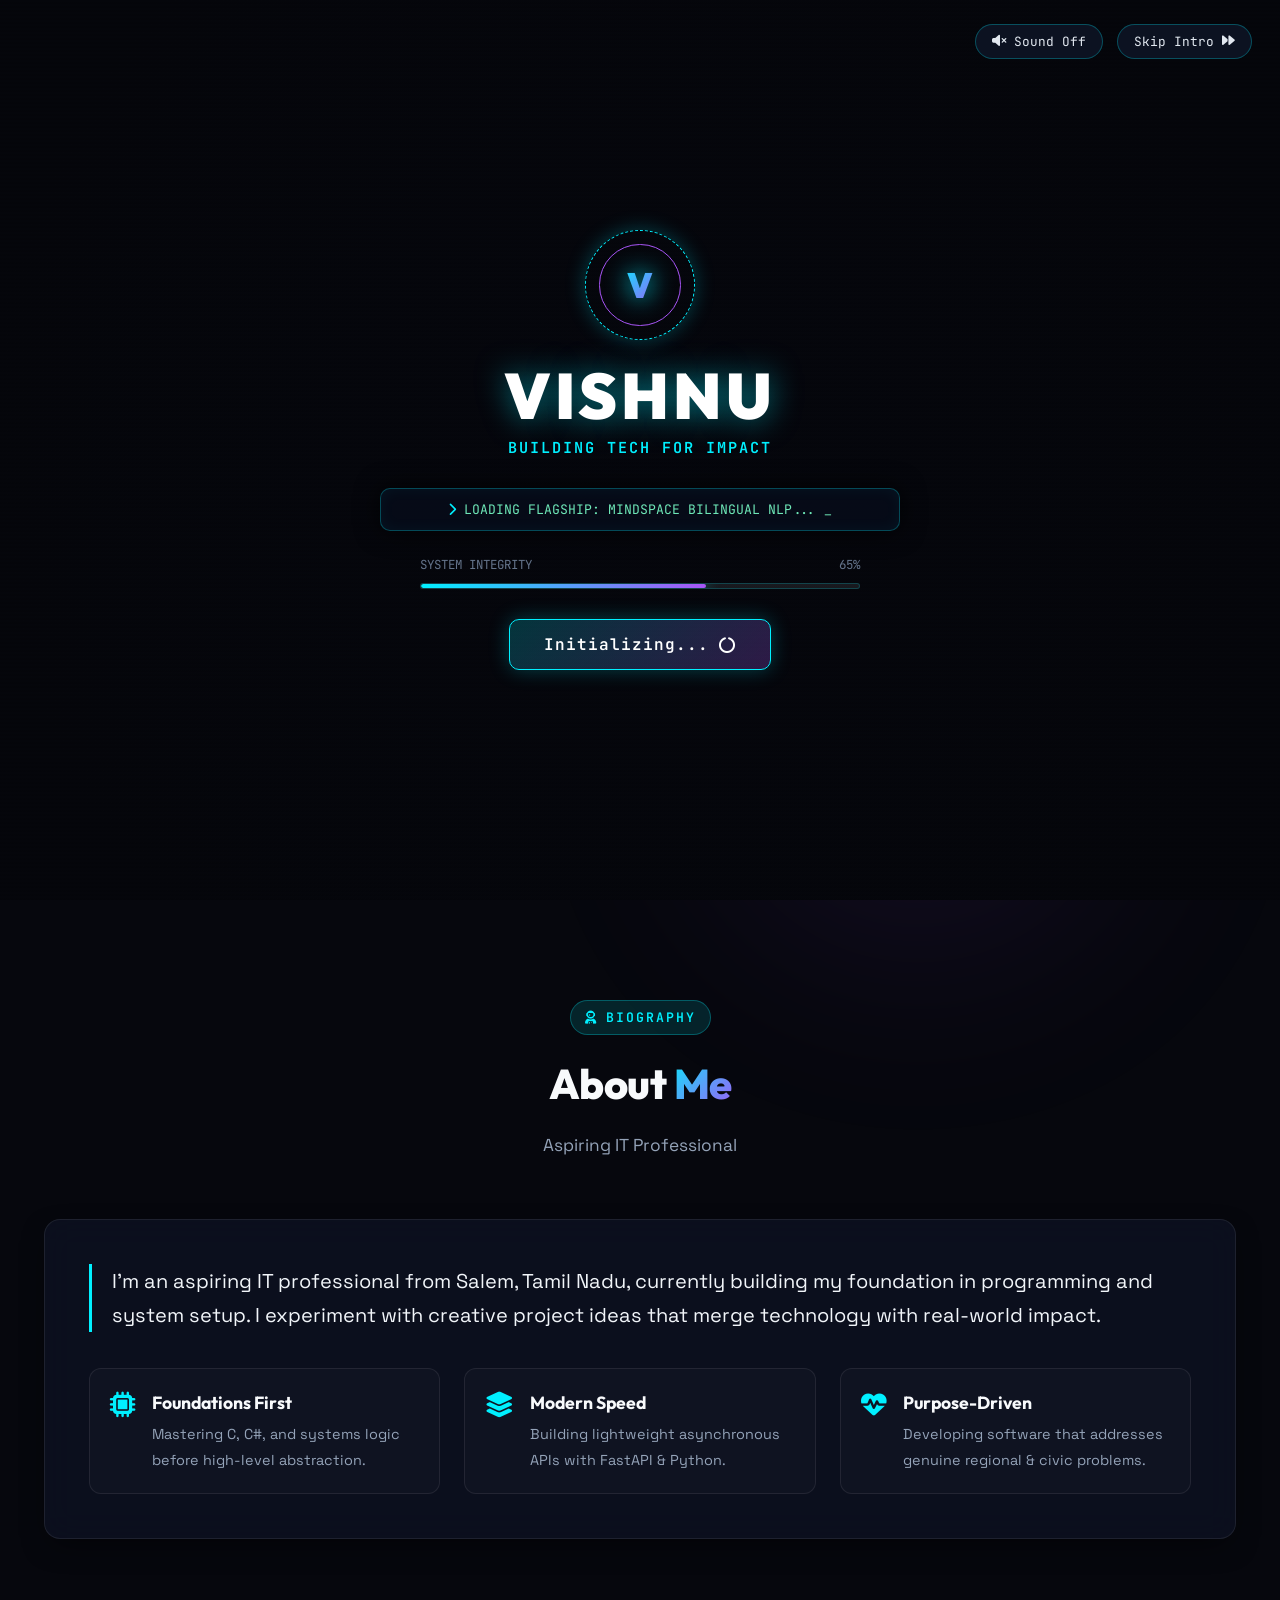
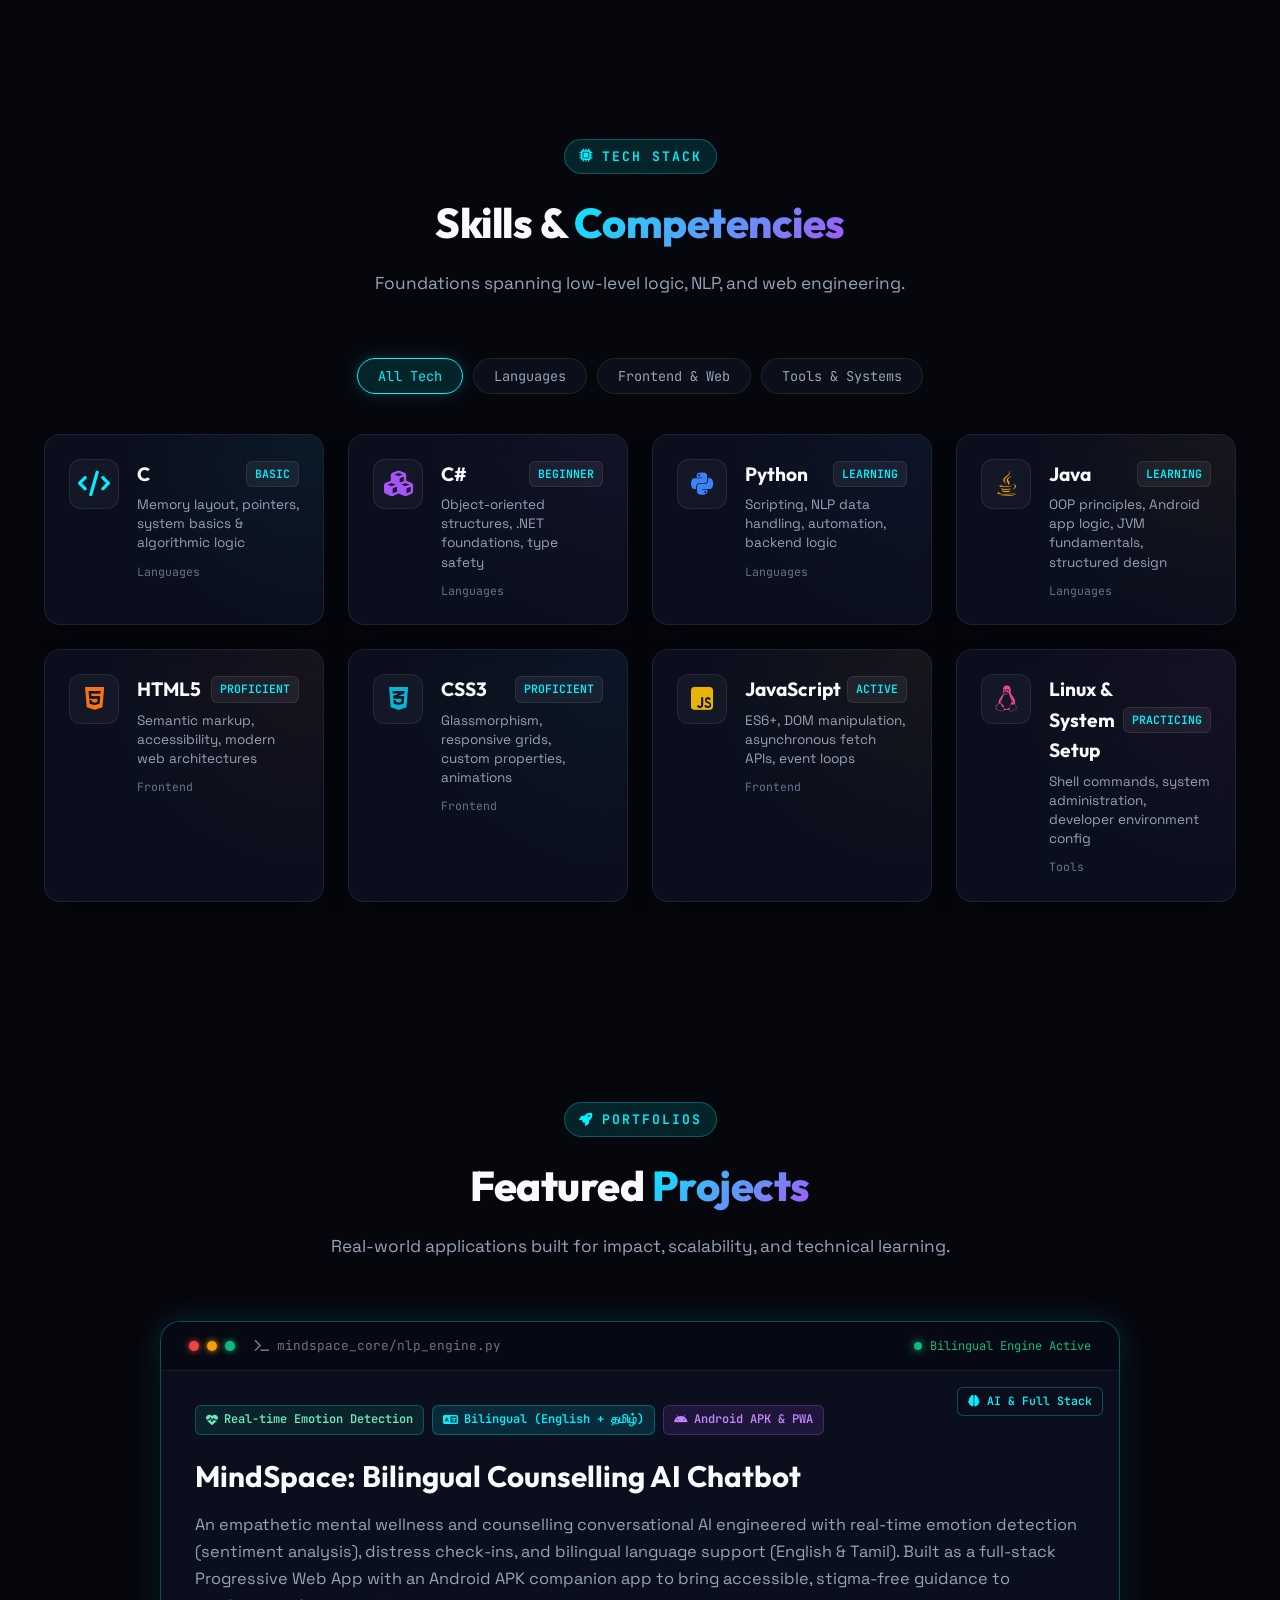
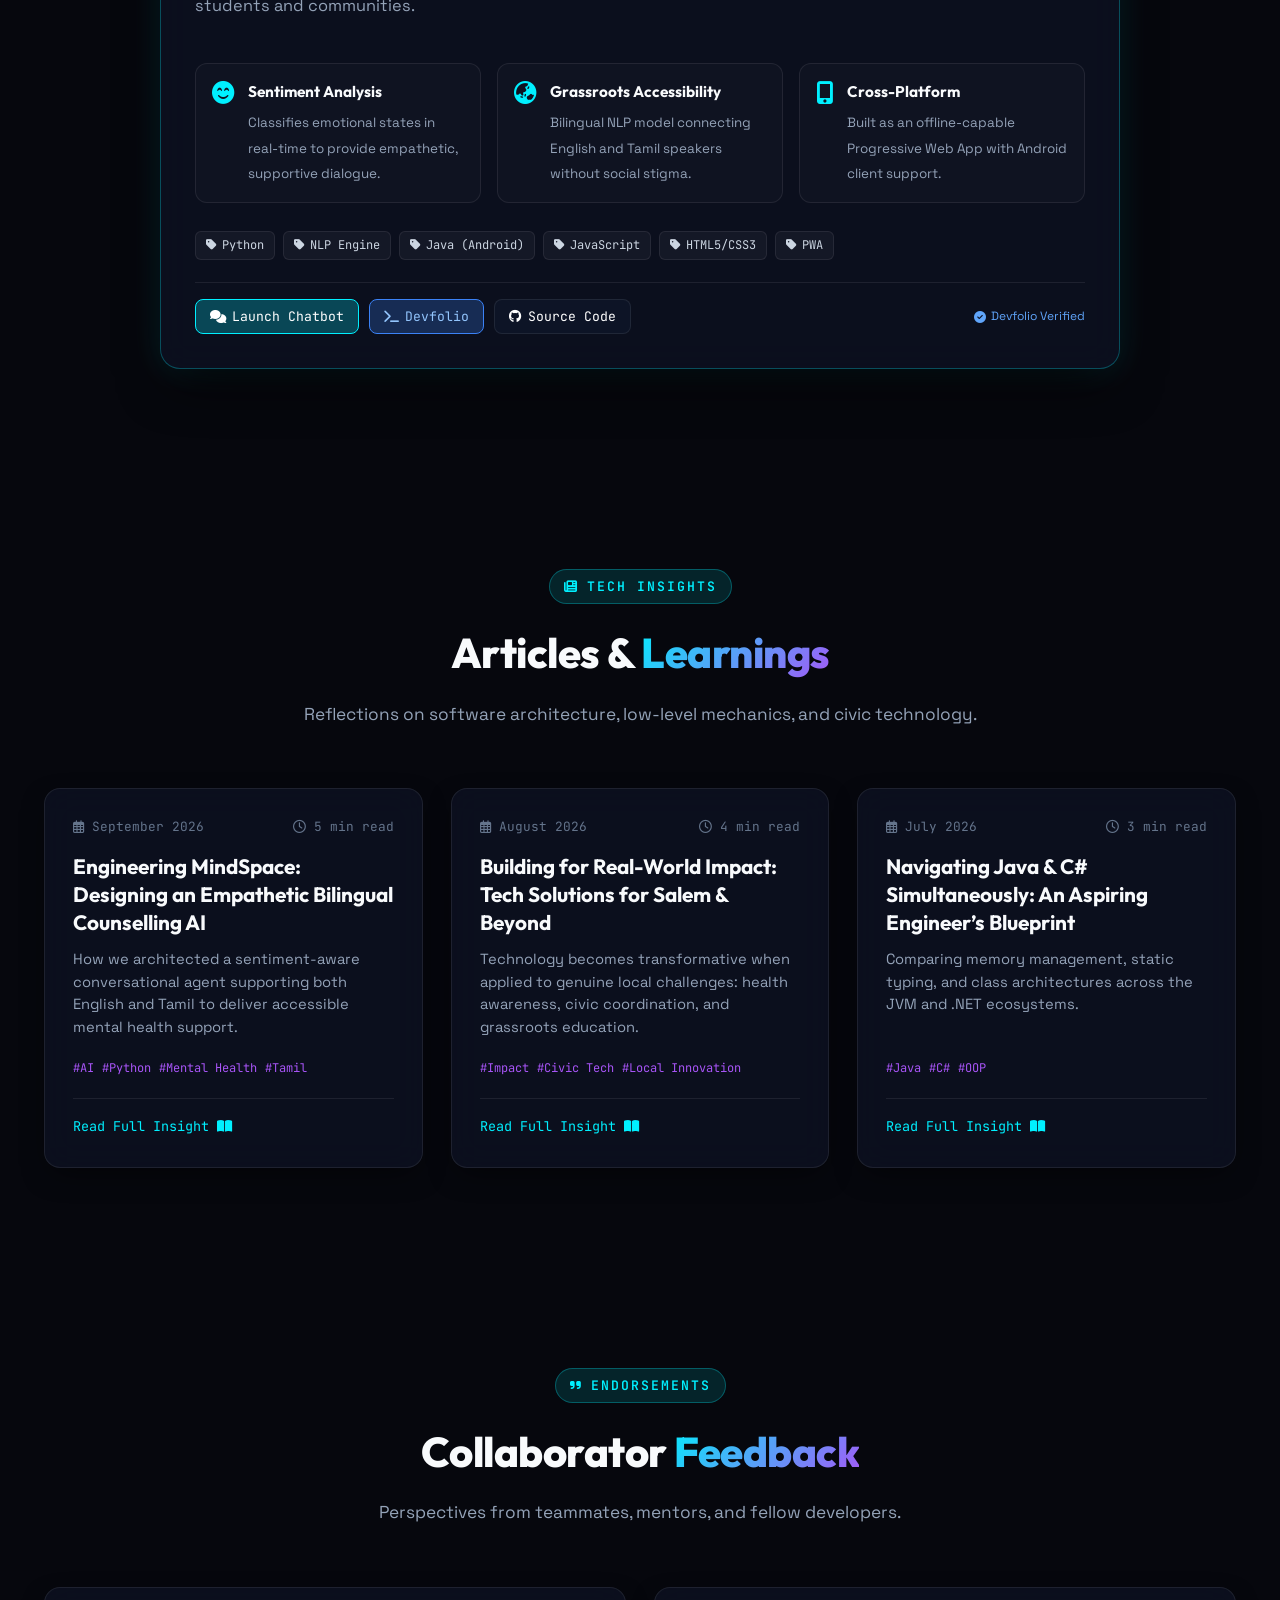
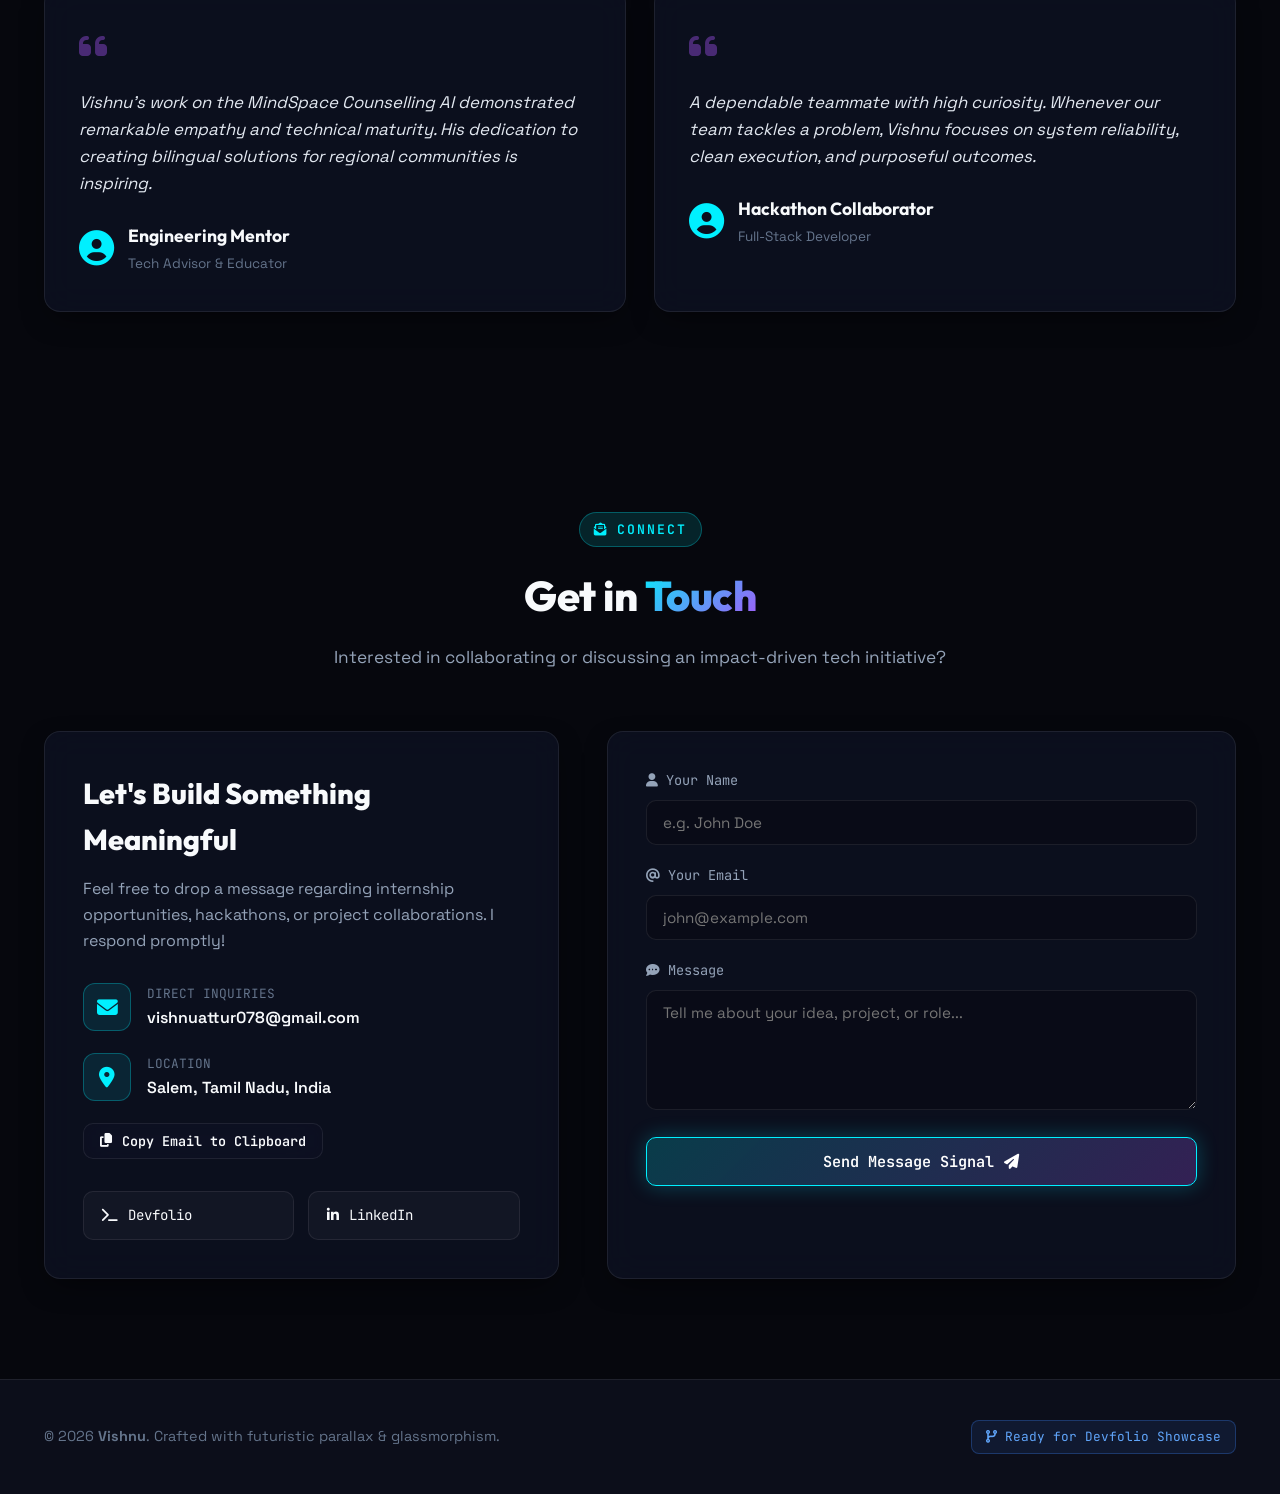
==== commit a4b35b4b: "Update portfolio design, dynamic data store, admin dashboard, and add resume page" ====
--- a/index.html
+++ b/index.html
@@ -1,411 +1,908 @@
-<!DOCTYPE html>
-<html lang="en" data-theme="dark">
-<head>
-    <meta charset="UTF-8">
-    <meta name="viewport" content="width=device-width, initial-scale=1.0">
-    <title>Vishnu | Aspiring IT Professional | Building Tech for Impact</title>
-    <meta name="description" content="Portfolio of Vishnu, an aspiring IT professional from Salem, Tamil Nadu, building software foundations in C, C#, Python, Java, and FastAPI for real-world impact.">
-    <meta name="keywords" content="Vishnu, Portfolio, Salem Tamil Nadu, IT Professional, FastAPI, Python, C, Java, Devfolio, Web Developer">
-    <meta name="author" content="Vishnu">
-
-    <!-- OpenGraph / Devfolio preview meta tags -->
-    <meta property="og:title" content="Vishnu | Aspiring IT Professional">
-    <meta property="og:description" content="Building Tech for Impact. Exploring systems, modern APIs, and community-driven digital solutions.">
-    <meta property="og:type" content="website">
-    <meta property="og:image" content="assets/avatar.jpg">
-
-    <!-- Font Awesome Icons -->
-    <link rel="stylesheet" href="https://cdnjs.cloudflare.com/ajax/libs/font-awesome/6.5.1/css/all.min.css" integrity="sha512-DTOQO9RWCH3ppGqcWaEA1BIZOC6xxalwEsw9c2QQeAIftl+Vegovlnee1c9QX4TctnWMn13TZye+giMm8e2LwA==" crossorigin="anonymous" referrerpolicy="no-referrer" />
-
-    <!-- Core Stylesheets -->
-    <link rel="stylesheet" href="css/main.css">
-    <link rel="stylesheet" href="css/admin.css">
-    <link rel="stylesheet" href="css/intro.css">
-
-    <!-- Favicon -->
-    <link rel="icon" type="image/svg+xml" href="data:image/svg+xml,<svg xmlns='http://www.w3.org/2000/svg' viewBox='0 0 100 100'><text y='.9em' font-size='90'>⚡</text></svg>">
-</head>
-<body>
-
-    <!-- Cinematic Sci-Fi Intro Overlay & Background Video -->
-    <aside id="portfolio-intro-overlay" aria-label="Welcome Introduction">
-        <div class="intro-video-wrapper">
-            <video id="intro-tech-video" autoplay muted loop playsinline preload="auto">
-                <source src="assets/intro-tech.mp4" type="video/mp4">
-            </video>
-        </div>
-        <div class="intro-scrim-layer"></div>
-        <div class="intro-scanlines"></div>
-
-        <!-- Top Controls (Audio & Skip) -->
-        <div class="intro-top-ctrls">
-            <button type="button" class="intro-ctrl-btn" id="intro-audio-toggle">
-                <i class="fas fa-volume-mute"></i> Sound Off
-            </button>
-            <button type="button" class="intro-ctrl-btn" id="intro-skip-btn">
-                <span>Skip Intro</span> <i class="fas fa-forward"></i>
-            </button>
-        </div>
-
-        <!-- Center Futuristic HUD Content -->
-        <div class="intro-hud-content">
-            <div class="intro-reticle-box">
-                <div class="reticle-ring"></div>
-                <div class="reticle-ring-inner"></div>
-                <span class="reticle-center-symbol">V</span>
-            </div>
-
-            <h1 class="intro-name-title">VISHNU</h1>
-            <p class="intro-tagline-text">Building Tech for Impact</p>
-
-            <div class="intro-terminal-box">
-                <div class="terminal-line">
-                    <i class="fas fa-chevron-right" style="color: #00f0ff;"></i>
-                    <span id="intro-terminal-log">INITIALIZING QUANTUM KERNEL...</span>
-                    <span class="cursor-blink">_</span>
-                </div>
-            </div>
-
-            <div class="intro-progress-container">
-                <div class="intro-progress-header">
-                    <span>SYSTEM INTEGRITY</span>
-                    <span id="intro-percent-text">0%</span>
-                </div>
-                <div class="intro-progress-track">
-                    <div class="intro-progress-fill" id="intro-progress-bar"></div>
-                </div>
-            </div>
-
-            <button type="button" class="cyber-btn glow-cyan intro-enter-btn" id="intro-enter-btn">
-                <span>Initializing...</span>
-                <i class="fas fa-circle-notch fa-spin"></i>
-            </button>
-        </div>
-    </aside>
-
-    <!-- Interactive Cyber Circuit & Matrix Canvas -->
-    <canvas id="cyber-canvas"></canvas>
-
-    <!-- Ambient Glow Orbs -->
-    <div class="ambient-glow-orb glow-cyan-orb"></div>
-    <div class="ambient-glow-orb glow-purple-orb"></div>
-
-    <!-- Navigation Header -->
-    <header class="main-navbar" id="main-navbar">
-        <div class="container nav-container">
-            <a href="#hero" class="nav-logo">
-                <span class="logo-symbol">V</span>
-                <span class="logo-text">VISHNU<span class="logo-dot">.</span>DEV</span>
-            </a>
-
-            <nav class="nav-menu-links" id="nav-menu-links">
-                <a href="#hero" class="active">Home</a>
-                <a href="#about">About</a>
-                <a href="#skills">Skills</a>
-                <a href="#projects">Projects</a>
-                <a href="#insights">Insights</a>
-                <a href="#testimonials">Testimonials</a>
-                <a href="#contact">Contact</a>
-            </nav>
-
-            <div class="nav-actions">
-                <!-- Replay Sci-Fi Intro Button -->
-                <button type="button" class="icon-circle-btn intro-replay-nav-btn" onclick="window.replayIntro()" title="Replay Sci-Fi Intro" aria-label="Replay Sci-Fi Intro">
-                    <i class="fas fa-play"></i>
-                </button>
-
-                <!-- Theme Toggle Button -->
-                <button type="button" class="icon-circle-btn" id="theme-toggle-btn" title="Toggle Theme" aria-label="Toggle Dark and Light Mode">
-                    <i class="fas fa-sun"></i>
-                </button>
-
-                <!-- Admin Login Button (Portal for Vishnu) -->
-                <button type="button" class="icon-circle-btn admin-lock-btn" id="nav-admin-login-btn" title="Admin Login (Portfolio Owner)" aria-label="Owner Admin Portal">
-                    <i class="fas fa-shield-alt"></i>
-                </button>
-
-                <!-- Resume Download CTA -->
-                <a href="#resume" class="cyber-btn sm glow-cyan btn-open-resume">
-                    <i class="fas fa-file-pdf"></i>
-                    <span>Resume</span>
-                </a>
-
-                <!-- Mobile Hamburger -->
-                <button type="button" class="nav-hamburger" id="nav-mobile-toggle" aria-label="Open Navigation Menu">
-                    <i class="fas fa-bars"></i>
-                </button>
-            </div>
-        </div>
-    </header>
-
-    <!-- Main Content Flow -->
-    <main>
-        <!-- Hero Section with Parallax Background -->
-        <section class="hero-section" id="hero">
-            <div class="hero-background-image" data-parallax-speed="0.25"></div>
-            <div class="container">
-                <div class="hero-grid">
-                    <div class="hero-content reveal-up">
-                        <div class="hero-status-pill" id="hero-status-pill">
-                            <span class="pulse-dot"></span> Open to Internships & Projects
-                        </div>
-
-                        <span class="hero-title-prefix">&lt; Hello World /&gt;</span>
-                        <h1 class="hero-name">
-                            I'm <span class="neon-gradient-text" id="hero-name">Vishnu</span>
-                        </h1>
-
-                        <p class="hero-tagline" id="hero-tagline">
-                            Aspiring IT Professional | Building Tech for Impact
-                        </p>
-
-                        <div class="hero-location-badge">
-                            <i class="fas fa-map-marker-alt"></i>
-                            <span id="hero-location-text">Salem, Tamil Nadu, India</span>
-                        </div>
-
-                        <div class="hero-cta-group">
-                            <a href="#projects" class="cyber-btn glow-cyan">
-                                <span>Explore Projects</span>
-                                <i class="fas fa-arrow-down"></i>
-                            </a>
-                            <a href="#contact" class="cyber-btn ghost">
-                                <span>Get in Touch</span>
-                                <i class="fas fa-paper-plane"></i>
-                            </a>
-                            <button type="button" class="cyber-btn ghost btn-open-resume">
-                                <i class="fas fa-file-download"></i>
-                                <span>Download CV</span>
-                            </button>
-                        </div>
-
-                        <div class="hero-metrics-strip">
-                            <div class="metric-box">
-                                <h4>AI</h4>
-                                <span>MindSpace Flagship</span>
-                            </div>
-                            <div class="metric-box">
-                                <h4>8+</h4>
-                                <span>Core Tech Skills</span>
-                            </div>
-                            <div class="metric-box">
-                                <h4>100%</h4>
-                                <span>Focus on Purpose</span>
-                            </div>
-                        </div>
-                    </div>
-
-                    <!-- Parallax Avatar / Tech Visual Card -->
-                    <div class="hero-visual-wrap reveal-up">
-                        <div class="hero-avatar-card parallax-tilt">
-                            <img src="assets/avatar.jpg" alt="Vishnu Cyber Avatar" class="hero-avatar-img" id="hero-avatar-img">
-                            
-                            <div class="floating-cyber-chip top-left">
-                                <span class="chip-icon"><i class="fas fa-brain" style="color: #00f0ff;"></i></span>
-                                <span>MindSpace AI (NLP)</span>
-                            </div>
-
-                            <div class="floating-cyber-chip bottom-right">
-                                <span class="chip-icon"><i class="fas fa-terminal" style="color: #a855f7;"></i></span>
-                                <span>Devfolio Verified</span>
-                            </div>
-                        </div>
-                    </div>
-                </div>
-            </div>
-        </section>
-
-        <!-- About Me Section -->
-        <section class="section about-section" id="about">
-            <div class="container">
-                <div class="section-header reveal-up">
-                    <span class="section-tag"><i class="fas fa-user-astronaut"></i> Biography</span>
-                    <h2 class="section-title">About <span class="neon-gradient-text">Me</span></h2>
-                    <p class="section-subtitle" id="about-title-role">Aspiring IT Professional & Systems Enthusiast</p>
-                </div>
-
-                <div class="about-grid">
-                    <div class="about-card glass-card parallax-tilt reveal-up">
-                        <div id="about-bio-text">
-                            <!-- Populated dynamically from portfolioStore -->
-                        </div>
-                    </div>
-                </div>
-            </div>
-        </section>
-
-        <!-- Skills Showcase Section -->
-        <section class="section skills-section" id="skills">
-            <div class="container">
-                <div class="section-header reveal-up">
-                    <span class="section-tag"><i class="fas fa-microchip"></i> Tech Stack</span>
-                    <h2 class="section-title">Skills & <span class="neon-gradient-text">Competencies</span></h2>
-                    <p class="section-subtitle">Foundations spanning low-level logic, NLP, and web engineering.</p>
-                </div>
-
-                <!-- Category Filter Buttons -->
-                <div class="skills-filter-nav reveal-up">
-                    <button type="button" class="skill-filter-btn active" data-filter="all">All Tech</button>
-                    <button type="button" class="skill-filter-btn" data-filter="Languages">Languages</button>
-                    <button type="button" class="skill-filter-btn" data-filter="Frontend">Frontend & Web</button>
-                    <button type="button" class="skill-filter-btn" data-filter="Tools">Tools & Systems</button>
-                </div>
-
-                <!-- Dynamic Skills Grid -->
-                <div class="skills-grid" id="skills-grid-container">
-                    <!-- Populated dynamically -->
-                </div>
-            </div>
-        </section>
-
-        <!-- Projects Showcase Section -->
-        <section class="section projects-section" id="projects">
-            <div class="container">
-                <div class="section-header reveal-up">
-                    <span class="section-tag"><i class="fas fa-rocket"></i> Portfolios</span>
-                    <h2 class="section-title">Featured <span class="neon-gradient-text">Projects</span></h2>
-                    <p class="section-subtitle">Real-world applications built for impact, scalability, and technical learning.</p>
-                </div>
-
-                <!-- Dynamic Projects Grid -->
-                <div class="projects-grid" id="projects-grid-container">
-                    <!-- Populated dynamically -->
-                </div>
-            </div>
-        </section>
-
-        <!-- Tech Blog / Insights Section -->
-        <section class="section blogs-section" id="insights">
-            <div class="container">
-                <div class="section-header reveal-up">
-                    <span class="section-tag"><i class="fas fa-newspaper"></i> Tech Insights</span>
-                    <h2 class="section-title">Articles & <span class="neon-gradient-text">Learnings</span></h2>
-                    <p class="section-subtitle">Reflections on software architecture, low-level mechanics, and civic technology.</p>
-                </div>
-
-                <!-- Dynamic Blogs Grid -->
-                <div class="blogs-grid" id="blogs-grid-container">
-                    <!-- Populated dynamically -->
-                </div>
-            </div>
-        </section>
-
-        <!-- Testimonials Section -->
-        <section class="section testimonials-section" id="testimonials">
-            <div class="container">
-                <div class="section-header reveal-up">
-                    <span class="section-tag"><i class="fas fa-quote-right"></i> Endorsements</span>
-                    <h2 class="section-title">Collaborator <span class="neon-gradient-text">Feedback</span></h2>
-                    <p class="section-subtitle">Perspectives from teammates, mentors, and fellow developers.</p>
-                </div>
-
-                <!-- Dynamic Testimonials Grid -->
-                <div class="testimonials-grid" id="testimonials-container">
-                    <!-- Populated dynamically -->
-                </div>
-            </div>
-        </section>
-
-        <!-- Contact Section -->
-        <section class="section contact-section" id="contact">
-            <div class="container">
-                <div class="section-header reveal-up">
-                    <span class="section-tag"><i class="fas fa-envelope-open-text"></i> Connect</span>
-                    <h2 class="section-title">Get in <span class="neon-gradient-text">Touch</span></h2>
-                    <p class="section-subtitle">Interested in collaborating or discussing an impact-driven tech initiative?</p>
-                </div>
-
-                <div class="contact-grid">
-                    <!-- Contact Channels Card -->
-                    <div class="contact-info-card glass-card parallax-tilt reveal-up">
-                        <h3>Let's Build Something Meaningful</h3>
-                        <p class="contact-desc">
-                            Feel free to drop a message regarding internship opportunities, hackathons, or project collaborations. I respond promptly!
-                        </p>
-
-                        <div class="contact-channel-item">
-                            <div class="channel-icon"><i class="fas fa-envelope"></i></div>
-                            <div class="channel-details">
-                                <span>Direct Inquiries</span>
-                                <a href="mailto:vishnu.impact@gmail.com" id="contact-email-link">
-                                    <strong id="contact-email-display">vishnu.impact@gmail.com</strong>
-                                </a>
-                            </div>
-                        </div>
-
-                        <div class="contact-channel-item">
-                            <div class="channel-icon"><i class="fas fa-map-marker-alt"></i></div>
-                            <div class="channel-details">
-                                <span>Location</span>
-                                <strong id="contact-location-display">Salem, Tamil Nadu, India</strong>
-                            </div>
-                        </div>
-
-                        <div style="margin-top: 18px;">
-                            <button type="button" class="cyber-btn sm ghost" id="btn-copy-email">
-                                <i class="fas fa-copy"></i>
-                                <span>Copy Email to Clipboard</span>
-                            </button>
-                        </div>
-
-                        <!-- Social Hub -->
-                        <div class="social-links-grid" id="contact-socials-list">
-                            <!-- Populated dynamically -->
-                        </div>
-                    </div>
-
-                    <!-- Contact Form Card -->
-                    <div class="contact-form-card glass-card parallax-tilt reveal-up">
-                        <form id="portfolio-contact-form">
-                            <div id="contact-form-status" style="display: none;"></div>
-
-                            <div class="form-group">
-                                <label for="contact-name"><i class="fas fa-user"></i> Your Name</label>
-                                <input type="text" id="contact-name" class="cyber-input" placeholder="e.g. John Doe" required>
-                            </div>
-
-                            <div class="form-group">
-                                <label for="contact-email"><i class="fas fa-at"></i> Your Email</label>
-                                <input type="email" id="contact-email" class="cyber-input" placeholder="john@example.com" required>
-                            </div>
-
-                            <div class="form-group">
-                                <label for="contact-message"><i class="fas fa-comment-dots"></i> Message</label>
-                                <textarea id="contact-message" class="cyber-input" placeholder="Tell me about your idea, project, or role..." required></textarea>
-                            </div>
-
-                            <button type="submit" class="cyber-btn glow-cyan" style="width: 100%;">
-                                <span>Send Message Signal</span>
-                                <i class="fas fa-paper-plane"></i>
-                            </button>
-                        </form>
-                    </div>
-                </div>
-            </div>
-        </section>
-    </main>
-
-    <!-- Footer -->
-    <footer class="main-footer">
-        <div class="container footer-inner">
-            <div class="footer-copy">
-                &copy; <span id="footer-year">2026</span> <strong id="footer-name">Vishnu</strong>. Crafted with futuristic parallax & glassmorphism.
-            </div>
-            <div class="footer-badge-devfolio">
-                <i class="fas fa-code-branch"></i>
-                <span>Ready for Devfolio & GitHub Showcase</span>
-            </div>
-        </div>
-    </footer>
-
-    <!-- Toast Notification Container -->
-    <div id="toast-container"></div>
-
-    <!-- Scripts -->
-    <script src="js/data.js"></script>
-    <script src="js/parallax.js"></script>
-    <script src="js/admin.js"></script>
-    <script src="js/main.js"></script>
-    <script src="js/intro.js"></script>
-</body>
-</html>
+﻿<!DOCTYPE html>+
+<html lang="en" data-theme="dark">+
+<head>+
+    <meta charset="UTF-8">+
+    <meta name="viewport" content="width=device-width, initial-scale=1.0">+
+    <title>Vishnu | Aspiring IT Professional | Building Tech for Impact</title>+
+    <meta name="description" content="Portfolio of Vishnu, an aspiring IT professional from Salem, Tamil Nadu, building software foundations in C, C#, Python, Java, and FastAPI for real-world impact.">+
+    <meta name="keywords" content="Vishnu, Portfolio, Salem Tamil Nadu, IT Professional, FastAPI, Python, C, Java, Devfolio, Web Developer">+
+    <meta name="author" content="Vishnu">+
++
+    <!-- OpenGraph / Devfolio preview meta tags -->+
+    <meta property="og:title" content="Vishnu | Aspiring IT Professional">+
+    <meta property="og:description" content="Building Tech for Impact. Exploring systems, modern APIs, and community-driven digital solutions.">+
+    <meta property="og:type" content="website">+
+    <meta property="og:image" content="assets/avatar.jpg">+
++
+    <!-- Font Awesome Icons -->+
+    <link rel="stylesheet" href="https://cdnjs.cloudflare.com/ajax/libs/font-awesome/6.5.1/css/all.min.css" integrity="sha512-DTOQO9RWCH3ppGqcWaEA1BIZOC6xxalwEsw9c2QQeAIftl+Vegovlnee1c9QX4TctnWMn13TZye+giMm8e2LwA==" crossorigin="anonymous" referrerpolicy="no-referrer" />+
++
+    <!-- Core Stylesheets -->+
+    <link rel="stylesheet" href="css/main.css">+
+    <link rel="stylesheet" href="css/admin.css">+
+    <link rel="stylesheet" href="css/intro.css">+
++
+    <!-- Favicon -->+
+    <link rel="icon" type="image/svg+xml" href="data:image/svg+xml,<svg xmlns='http://www.w3.org/2000/svg' viewBox='0 0 100 100'><text y='.9em' font-size='90'>⚡</text></svg>">+
+</head>+
+<body>+
++
+    <!-- Cinematic Sci-Fi Intro Overlay & Background Video -->+
+    <aside id="portfolio-intro-overlay" aria-label="Welcome Introduction">+
+        <div class="intro-video-wrapper">+
+            <video id="intro-tech-video" autoplay muted loop playsinline preload="auto">+
+                <source src="assets/intro-tech.mp4" type="video/mp4">+
+            </video>+
+        </div>+
+        <div class="intro-scrim-layer"></div>+
+        <div class="intro-scanlines"></div>+
++
+        <!-- Top Controls (Audio & Skip) -->+
+        <div class="intro-top-ctrls">+
+            <button type="button" class="intro-ctrl-btn" id="intro-audio-toggle">+
+                <i class="fas fa-volume-mute"></i> Sound Off+
+            </button>+
+            <button type="button" class="intro-ctrl-btn" id="intro-skip-btn">+
+                <span>Skip Intro</span> <i class="fas fa-forward"></i>+
+            </button>+
+        </div>+
++
+        <!-- Center Futuristic HUD Content -->+
+        <div class="intro-hud-content">+
+            <div class="intro-reticle-box">+
+                <div class="reticle-ring"></div>+
+                <div class="reticle-ring-inner"></div>+
+                <span class="reticle-center-symbol">V</span>+
+            </div>+
++
+            <h1 class="intro-name-title">VISHNU</h1>+
+            <p class="intro-tagline-text">Building Tech for Impact</p>+
++
+            <div class="intro-terminal-box">+
+                <div class="terminal-line">+
+                    <i class="fas fa-chevron-right" style="color: #00f0ff;"></i>+
+                    <span id="intro-terminal-log">INITIALIZING QUANTUM KERNEL...</span>+
+                    <span class="cursor-blink">_</span>+
+                </div>+
+            </div>+
++
+            <div class="intro-progress-container">+
+                <div class="intro-progress-header">+
+                    <span>SYSTEM INTEGRITY</span>+
+                    <span id="intro-percent-text">0%</span>+
+                </div>+
+                <div class="intro-progress-track">+
+                    <div class="intro-progress-fill" id="intro-progress-bar"></div>+
+                </div>+
+            </div>+
++
+            <button type="button" class="cyber-btn glow-cyan intro-enter-btn" id="intro-enter-btn">+
+                <span>Initializing...</span>+
+                <i class="fas fa-circle-notch fa-spin"></i>+
+            </button>+
+        </div>+
+    </aside>+
++
+    <!-- Interactive Cyber Circuit & Matrix Canvas -->+
+    <canvas id="cyber-canvas"></canvas>+
++
+    <!-- Ambient Glow Orbs -->+
+    <div class="ambient-glow-orb glow-cyan-orb"></div>+
+    <div class="ambient-glow-orb glow-purple-orb"></div>+
++
+    <!-- Navigation Header -->+
+    <header class="main-navbar" id="main-navbar">+
+        <div class="container nav-container">+
+            <a href="#hero" class="nav-logo">+
+                <span class="logo-symbol">V</span>+
+                <span class="logo-text">VISHNU<span class="logo-dot">.</span>DEV</span>+
+            </a>+
++
+            <nav class="nav-menu-links" id="nav-menu-links">+
+                <a href="#hero" class="active">Home</a>+
+                <a href="#about">About</a>+
+                <a href="#skills">Skills</a>+
+                <a href="#projects">Projects</a>+
+                <a href="#insights">Insights</a>+
+                <a href="#testimonials">Testimonials</a>+
+                <a href="#contact">Contact</a>+
+            </nav>+
++
+            <div class="nav-actions">+
+                <!-- Replay Sci-Fi Intro Button -->+
+                <button type="button" class="icon-circle-btn intro-replay-nav-btn" onclick="window.replayIntro()" title="Replay Sci-Fi Intro" aria-label="Replay Sci-Fi Intro">+
+                    <i class="fas fa-play"></i>+
+                </button>+
++
+                <!-- Theme Toggle Button -->+
+                <button type="button" class="icon-circle-btn" id="theme-toggle-btn" title="Toggle Theme" aria-label="Toggle Dark and Light Mode">+
+                    <i class="fas fa-sun"></i>+
+                </button>+
++
+                <!-- Admin Login Button (Portal for Vishnu) -->+
+                <button type="button" class="icon-circle-btn admin-lock-btn" id="nav-admin-login-btn" title="Admin Login (Portfolio Owner)" aria-label="Owner Admin Portal">+
+                    <i class="fas fa-shield-alt"></i>+
+                </button>+
++
+                <!-- Resume Download CTA -->+
+                <a href="#resume" class="cyber-btn sm glow-cyan btn-open-resume">+
+                    <i class="fas fa-file-pdf"></i>+
+                    <span>Resume</span>+
+                </a>+
++
+                <!-- Mobile Hamburger -->+
+                <button type="button" class="nav-hamburger" id="nav-mobile-toggle" aria-label="Open Navigation Menu">+
+                    <i class="fas fa-bars"></i>+
+                </button>+
+            </div>+
+        </div>+
+    </header>+
++
+    <!-- Main Content Flow -->+
+    <main>+
+        <!-- Hero Section with Parallax Background -->+
+        <section class="hero-section" id="hero">+
+            <div class="hero-background-image" data-parallax-speed="0.25"></div>+
+            <div class="hero-cyber-grid-floor" data-parallax-speed="0.12"></div>+
++
+            <!-- Floating Cyberpunk Tech Glyphs with Parallax Depths -->+
+            <div class="hero-tech-glyph glyph-top-left" data-parallax-speed="0.32">+
+                <div class="glyph-line"><span class="glyph-dot"></span> <span>SYS.INIT // CORE_ONLINE</span></div>+
+                <div class="glyph-meta"><span>HEX: 0x7F · GRID: 44.12N</span></div>+
+            </div>+
+            <div class="hero-tech-glyph glyph-top-right" data-parallax-speed="-0.18">+
+                <div class="glyph-line"><span class="glyph-dot purple"></span> <span>NEURAL_MESH // v3.8</span></div>+
+                <div class="glyph-meta"><span>LAT: 11.66°N · LON: 78.14°E</span></div>+
+            </div>+
++
+            <div class="container">+
+                <div class="hero-grid">+
+                    <div class="hero-content reveal-up">+
+                        <div class="hero-status-pill" id="hero-status-pill">+
+                            <span class="pulse-dot"></span> Open to Internships & Projects+
+                        </div>+
++
+                        <span class="hero-title-prefix">&lt; Hello World /&gt;</span>+
+                        <h1 class="hero-name">+
+                            I'm <span class="neon-gradient-text" id="hero-name">Vishnu</span>+
+                        </h1>+
++
+                        <p class="hero-tagline" id="hero-tagline">+
+                            Aspiring IT Professional | Building Tech for Impact+
+                        </p>+
++
+                        <div class="hero-location-badge">+
+                            <i class="fas fa-map-marker-alt"></i>+
+                            <span id="hero-location-text">Salem, Tamil Nadu, India</span>+
+                        </div>+
++
+                        <div class="hero-cta-group">+
+                            <a href="#projects" class="cyber-btn glow-cyan">+
+                                <span>Explore Projects</span>+
+                                <i class="fas fa-arrow-down"></i>+
+                            </a>+
+                            <a href="#contact" class="cyber-btn ghost">+
+                                <span>Get in Touch</span>+
+                                <i class="fas fa-paper-plane"></i>+
+                            </a>+
+                            <button type="button" class="cyber-btn ghost btn-open-resume">+
+                                <i class="fas fa-file-download"></i>+
+                                <span>Download CV</span>+
+                            </button>+
+                        </div>+
++
+                        <div class="hero-metrics-strip">+
+                            <div class="metric-box">+
+                                <h4>AI</h4>+
+                                <span>MindSpace Flagship</span>+
+                            </div>+
+                            <div class="metric-box">+
+                                <h4>8+</h4>+
+                                <span>Core Tech Skills</span>+
+                            </div>+
+                            <div class="metric-box">+
+                                <h4>100%</h4>+
+                                <span>Focus on Purpose</span>+
+                            </div>+
+                        </div>+
+                    </div>+
++
+                    <!-- Parallax Avatar / Tech Visual Card -->+
+                    <div class="hero-visual-wrap reveal-up">+
+                        <div class="hero-avatar-card parallax-tilt" id="hero-avatar-card">+
+                            <!-- Background Hologram Tech Rings -->+
+                            <div class="hologram-rings-wrapper" id="hologram-rings-wrapper">+
+                                <div class="hologram-ring ring-outer"></div>+
+                                <div class="hologram-ring ring-mid"></div>+
+                                <div class="hologram-ring ring-inner"></div>+
+                            </div>+
++
+                            <!-- Avatar Container with Particle Integration Canvas -->+
+                            <div class="avatar-image-container" id="avatar-image-container">+
+                                <img src="assets/avatar.jpg" alt="Vishnu Cyber Avatar" class="hero-avatar-img disassembled" id="hero-avatar-img">+
+                                <canvas id="avatar-particle-canvas" class="avatar-particle-canvas"></canvas>+
+                                <div class="avatar-scan-beam" id="avatar-scan-beam"></div>+
+                                <div class="avatar-grid-overlay"></div>+
+                            </div>+
++
+                            <!-- Corner Reticle HUD Brackets -->+
+                            <div class="cyber-bracket top-l"></div>+
+                            <div class="cyber-bracket top-r"></div>+
+                            <div class="cyber-bracket bot-l"></div>+
+                            <div class="cyber-bracket bot-r"></div>+
++
+                            <!-- HUD Live Status Bar -->+
+                            <div class="avatar-hud-status" id="avatar-hud-status">+
+                                <span class="hud-status-dot"></span>+
+                                <span class="hud-status-text" id="hud-status-text">INITIALIZING QUANTUM MESH...</span>+
+                                <span class="hud-status-pct" id="hud-status-pct">0%</span>+
+                            </div>+
++
+                            <!-- Interactive Re-Scan Trigger Button -->+
+                            <button type="button" class="btn-rescan-avatar" id="btn-rescan-avatar" title="Re-assemble Holographic Avatar Particles">+
+                                <i class="fas fa-sync-alt"></i> <span>Re-Scan</span>+
+                            </button>+
++
+                            <div class="floating-cyber-chip top-left">+
+                                <span class="chip-icon"><i class="fas fa-brain" style="color: #00f0ff;"></i></span>+
+                                <span>MindSpace AI (NLP)</span>+
+                            </div>+
++
+                            <div class="floating-cyber-chip bottom-right">+
+                                <span class="chip-icon"><i class="fas fa-terminal" style="color: #a855f7;"></i></span>+
+                                <span>Devfolio Verified</span>+
+                            </div>+
+                        </div>+
+                    </div>+
+                </div>+
+            </div>+
+        </section>+
++
+        <!-- About Me Section -->+
+        <section class="section about-section" id="about">+
+            <div class="container">+
+                <div class="section-header reveal-up">+
+                    <span class="section-tag"><i class="fas fa-user-astronaut"></i> Biography</span>+
+                    <h2 class="section-title">About <span class="neon-gradient-text">Me</span></h2>+
+                    <p class="section-subtitle" id="about-title-role">Aspiring IT Professional & Systems Enthusiast</p>+
+                </div>+
++
+                <div class="about-grid">+
+                    <div class="about-card glass-card parallax-tilt reveal-up">+
+                        <div id="about-bio-text">+
+                            <!-- Populated dynamically from portfolioStore -->+
+                        </div>+
+                    </div>+
+                </div>+
+            </div>+
+        </section>+
++
+        <!-- Skills Showcase Section -->+
+        <section class="section skills-section" id="skills">+
+            <div class="container">+
+                <div class="section-header reveal-up">+
+                    <span class="section-tag"><i class="fas fa-microchip"></i> Tech Stack</span>+
+                    <h2 class="section-title">Skills & <span class="neon-gradient-text">Competencies</span></h2>+
+                    <p class="section-subtitle">Foundations spanning low-level logic, NLP, and web engineering.</p>+
+                </div>+
++
+                <!-- Category Filter Buttons -->+
+                <div class="skills-filter-nav reveal-up">+
+                    <button type="button" class="skill-filter-btn active" data-filter="all">All Tech</button>+
+                    <button type="button" class="skill-filter-btn" data-filter="Languages">Languages</button>+
+                    <button type="button" class="skill-filter-btn" data-filter="Frontend">Frontend & Web</button>+
+                    <button type="button" class="skill-filter-btn" data-filter="Tools">Tools & Systems</button>+
+                </div>+
++
+                <!-- Dynamic Skills Grid -->+
+                <div class="skills-grid" id="skills-grid-container">+
+                    <!-- Populated dynamically -->+
+                </div>+
+            </div>+
+        </section>+
++
+        <!-- Projects Showcase Section -->+
+        <section class="section projects-section" id="projects">+
+            <div class="container">+
+                <div class="section-header reveal-up">+
+                    <span class="section-tag"><i class="fas fa-rocket"></i> Portfolios</span>+
+                    <h2 class="section-title">Featured <span class="neon-gradient-text">Projects</span></h2>+
+                    <p class="section-subtitle">Real-world applications built for impact, scalability, and technical learning.</p>+
+                </div>+
++
+                <!-- Dynamic Projects Grid -->+
+                <div class="projects-grid" id="projects-grid-container">+
+                    <!-- Populated dynamically -->+
+                </div>+
+            </div>+
+        </section>+
++
+        <!-- Tech Blog / Insights Section -->+
+        <section class="section blogs-section" id="insights">+
+            <div class="container">+
+                <div class="section-header reveal-up">+
+                    <span class="section-tag"><i class="fas fa-newspaper"></i> Tech Insights</span>+
+                    <h2 class="section-title">Articles & <span class="neon-gradient-text">Learnings</span></h2>+
+                    <p class="section-subtitle">Reflections on software architecture, low-level mechanics, and civic technology.</p>+
+                </div>+
++
+                <!-- Dynamic Blogs Grid -->+
+                <div class="blogs-grid" id="blogs-grid-container">+
+                    <!-- Populated dynamically -->+
+                </div>+
+            </div>+
+        </section>+
++
+        <!-- Testimonials Section -->+
+        <section class="section testimonials-section" id="testimonials">+
+            <div class="container">+
+                <div class="section-header reveal-up">+
+                    <span class="section-tag"><i class="fas fa-quote-right"></i> Endorsements</span>+
+                    <h2 class="section-title">Collaborator <span class="neon-gradient-text">Feedback</span></h2>+
+                    <p class="section-subtitle">Perspectives from teammates, mentors, and fellow developers.</p>+
+                </div>+
++
+                <!-- Dynamic Testimonials Grid -->+
+                <div class="testimonials-grid" id="testimonials-container">+
+                    <!-- Populated dynamically -->+
+                </div>+
+            </div>+
+        </section>+
++
+        <!-- Contact Section -->+
+        <section class="section contact-section" id="contact">+
+            <div class="container">+
+                <div class="section-header reveal-up">+
+                    <span class="section-tag"><i class="fas fa-envelope-open-text"></i> Connect</span>+
+                    <h2 class="section-title">Get in <span class="neon-gradient-text">Touch</span></h2>+
+                    <p class="section-subtitle">Interested in collaborating or discussing an impact-driven tech initiative?</p>+
+                </div>+
++
+                <div class="contact-grid">+
+                    <!-- Contact Channels Card -->+
+                    <div class="contact-info-card glass-card parallax-tilt reveal-up">+
+                        <h3>Let's Build Something Meaningful</h3>+
+                        <p class="contact-desc">+
+                            Feel free to drop a message regarding internship opportunities, hackathons, or project collaborations. I respond promptly!+
+                        </p>+
++
+                        <div class="contact-channel-item">+
+                            <div class="channel-icon"><i class="fas fa-envelope"></i></div>+
+                            <div class="channel-details">+
+                                <span>Direct Inquiries</span>+
+                                <a href="mailto:vishnuattur078@gmail.com" id="contact-email-link">+
+                                    <strong id="contact-email-display">vishnuattur078@gmail.com</strong>+
+                                </a>+
+                            </div>+
+                        </div>+
++
+                        <div class="contact-channel-item">+
+                            <div class="channel-icon"><i class="fas fa-map-marker-alt"></i></div>+
+                            <div class="channel-details">+
+                                <span>Location</span>+
+                                <strong id="contact-location-display">Salem, Tamil Nadu, India</strong>+
+                            </div>+
+                        </div>+
++
+                        <div style="margin-top: 18px;">+
+                            <button type="button" class="cyber-btn sm ghost" id="btn-copy-email">+
+                                <i class="fas fa-copy"></i>+
+                                <span>Copy Email to Clipboard</span>+
+                            </button>+
+                        </div>+
++
+                        <!-- Social Hub -->+
+                        <div class="social-links-grid" id="contact-socials-list">+
+                            <!-- Populated dynamically -->+
+                        </div>+
+                    </div>+
++
+                    <!-- Contact Form Card -->+
+                    <div class="contact-form-card glass-card parallax-tilt reveal-up">+
+                        <form id="portfolio-contact-form">+
+                            <div id="contact-form-status" style="display: none;"></div>+
++
+                            <div class="form-group">+
+                                <label for="contact-name"><i class="fas fa-user"></i> Your Name</label>+
+                                <input type="text" id="contact-name" class="cyber-input" placeholder="e.g. John Doe" required>+
+                            </div>+
++
+                            <div class="form-group">+
+                                <label for="contact-email"><i class="fas fa-at"></i> Your Email</label>+
+                                <input type="email" id="contact-email" class="cyber-input" placeholder="john@example.com" required>+
+                            </div>+
++
+                            <div class="form-group">+
+                                <label for="contact-message"><i class="fas fa-comment-dots"></i> Message</label>+
+                                <textarea id="contact-message" class="cyber-input" placeholder="Tell me about your idea, project, or role..." required></textarea>+
+                            </div>+
++
+                            <button type="submit" class="cyber-btn glow-cyan" style="width: 100%;">+
+                                <span>Send Message Signal</span>+
+                                <i class="fas fa-paper-plane"></i>+
+                            </button>+
+                        </form>+
+                    </div>+
+                </div>+
+            </div>+
+        </section>+
+    </main>+
++
+    <!-- Footer -->+
+    <footer class="main-footer">+
+        <div class="container footer-inner">+
+            <div class="footer-copy">+
+                &copy; <span id="footer-year">2026</span> <strong id="footer-name">Vishnu</strong>. Crafted with futuristic parallax & glassmorphism.+
+            </div>+
+            <div class="footer-badge-devfolio">+
+                <i class="fas fa-code-branch"></i>+
+                <span>Ready for Devfolio Showcase</span>+
+            </div>+
+        </div>+
+    </footer>+
++
+    <!-- Toast Notification Container -->+
+    <div id="toast-container"></div>+
++
+    <!-- Scripts -->+
+    <script src="js/data.js"></script>+
+    <script src="js/parallax.js"></script>+
+    <script src="js/admin.js"></script>+
+    <script src="js/main.js"></script>+
+    <script src="js/intro.js"></script>+
+</body>+
+</html>+
--- a/css/main.css
+++ b/css/main.css
@@ -1650,18 +1650,22 @@
 
 /* Resume Specific Modal Styling */
 .resume-modal-dialog {
-    max-width: 780px;
-    padding: 40px;
-    background: #0b0d18;
+    max-width: 860px;
+    padding: 38px 44px;
+    background: #080b12;
+    border: 1px solid rgba(0, 240, 255, 0.25);
+    box-shadow: 0 20px 50px rgba(0, 0, 0, 0.8), 0 0 30px rgba(0, 240, 255, 0.1);
 }
 
 .resume-header {
     display: flex;
     justify-content: space-between;
     align-items: flex-start;
-    border-bottom: 2px solid var(--border-cyan);
-    padding-bottom: 24px;
-    margin-bottom: 28px;
+    border-bottom: 2px solid var(--neon-cyan);
+    padding-bottom: 20px;
+    margin-bottom: 24px;
+    gap: 16px;
+    flex-wrap: wrap;
 }
 
 .res-name {
@@ -1669,39 +1673,205 @@
     font-size: 2.2rem;
     font-weight: 800;
     color: #ffffff;
+    letter-spacing: -0.5px;
+    line-height: 1.1;
 }
 
 .res-title {
     color: var(--neon-cyan);
     font-size: 1.05rem;
-    margin-bottom: 8px;
+    font-weight: 700;
+    letter-spacing: 1px;
+    margin-top: 4px;
+    margin-bottom: 10px;
+    font-family: var(--font-mono);
 }
 
 .res-meta-line {
     display: flex;
-    gap: 16px;
-    font-size: 0.85rem;
-    color: var(--text-secondary);
+    flex-wrap: wrap;
+    gap: 14px 20px;
+    font-size: 0.88rem;
+    color: #94a3b8;
+}
+
+.res-meta-line span {
+    display: inline-flex;
+    align-items: center;
+    gap: 6px;
+}
+
+.res-meta-line i {
+    color: var(--neon-cyan);
+}
+
+.resume-actions-print {
+    display: flex;
+    gap: 10px;
+    flex-shrink: 0;
 }
 
 .resume-sec {
-    margin-bottom: 24px;
+    margin-bottom: 22px;
 }
 
 .resume-sec h3 {
     font-family: var(--font-heading);
-    font-size: 1.15rem;
-    color: var(--neon-cyan);
+    font-size: 1.08rem;
+    font-weight: 800;
+    color: var(--neon-cyan);
+    margin-bottom: 12px;
+    display: flex;
+    align-items: center;
+    gap: 8px;
+    border-bottom: 1px solid rgba(255, 255, 255, 0.08);
+    padding-bottom: 6px;
+    text-transform: uppercase;
+    letter-spacing: 0.5px;
+}
+
+.res-summary-text {
+    font-size: 0.92rem;
+    line-height: 1.65;
+    color: #cbd5e1;
+    text-align: justify;
+}
+
+.res-entry-card {
+    margin-bottom: 14px;
+    padding: 14px 18px;
+    background: rgba(255, 255, 255, 0.02);
+    border: 1px solid var(--border-glass);
+    border-radius: 10px;
+}
+
+.res-entry-card.highlighted {
+    border-left: 3px solid var(--neon-cyan);
+    background: rgba(0, 240, 255, 0.02);
+}
+
+.res-entry-card.compact {
     margin-bottom: 10px;
-    display: flex;
-    align-items: center;
-    gap: 8px;
-}
-
-.res-skills-list {
-    display: flex;
+    padding: 10px 14px;
+}
+
+.res-entry-top {
+    display: flex;
+    justify-content: space-between;
+    align-items: flex-start;
+    gap: 10px;
+    margin-bottom: 6px;
     flex-wrap: wrap;
-    gap: 8px;
+}
+
+.res-entry-title {
+    color: #ffffff;
+    font-size: 1rem;
+    font-weight: 700;
+}
+
+.res-entry-subtitle {
+    font-size: 0.85rem;
+    color: var(--neon-purple);
+    font-family: var(--font-mono);
+    margin-top: 2px;
+}
+
+.res-entry-tech {
+    font-family: var(--font-mono);
+    font-size: 0.78rem;
+    color: var(--neon-cyan);
+    margin-top: 2px;
+}
+
+.res-badge-cgpa {
+    background: rgba(0, 240, 255, 0.12);
+    color: var(--neon-cyan);
+    border: 1px solid rgba(0, 240, 255, 0.3);
+    padding: 3px 10px;
+    border-radius: 6px;
+    font-family: var(--font-mono);
+    font-size: 0.85rem;
+    font-weight: 700;
+}
+
+.res-date-badge {
+    font-family: var(--font-mono);
+    font-size: 0.78rem;
+    color: var(--text-muted);
+}
+
+.res-bullets {
+    margin-left: 20px;
+    margin-top: 6px;
+    list-style-type: disc;
+}
+
+.res-bullets li {
+    font-size: 0.88rem;
+    line-height: 1.55;
+    color: #94a3b8;
+    margin-bottom: 4px;
+}
+
+.res-coursework {
+    font-size: 0.86rem;
+    line-height: 1.5;
+    color: #94a3b8;
+    margin-top: 6px;
+}
+
+/* Certifications in Resume */
+.res-cert-grid {
+    display: grid;
+    grid-template-columns: repeat(2, 1fr);
+    gap: 10px;
+}
+
+.res-cert-pill {
+    display: flex;
+    align-items: center;
+    gap: 10px;
+    padding: 10px 14px;
+    background: rgba(255, 255, 255, 0.03);
+    border: 1px solid var(--border-glass);
+    border-radius: 8px;
+    font-size: 0.86rem;
+    color: #e2e8f0;
+}
+
+.res-cert-pill i {
+    color: #f59e0b;
+    font-size: 0.95rem;
+}
+
+/* Categorized Skills */
+.res-skills-categorized {
+    display: grid;
+    grid-template-columns: repeat(2, 1fr);
+    gap: 12px;
+}
+
+.res-skill-group {
+    display: flex;
+    flex-direction: column;
+    gap: 6px;
+}
+
+.res-skill-cat-title {
+    font-size: 0.82rem;
+    font-weight: 700;
+    color: var(--neon-cyan);
+    font-family: var(--font-mono);
+    display: flex;
+    align-items: center;
+    gap: 6px;
+}
+
+.res-skill-tags {
+    display: flex;
+    flex-wrap: wrap;
+    gap: 6px;
 }
 
 .res-skill-pill {
@@ -1709,40 +1879,77 @@
     font-size: 0.8rem;
     background: rgba(255, 255, 255, 0.05);
     border: 1px solid var(--border-glass);
-    padding: 4px 10px;
-    border-radius: 6px;
+    padding: 3px 8px;
+    border-radius: 5px;
     color: #e2e8f0;
 }
 
-.res-proj-item {
-    margin-bottom: 14px;
-    padding-bottom: 14px;
-    border-bottom: 1px dashed var(--border-glass);
-}
-
-.res-proj-top {
-    display: flex;
-    justify-content: space-between;
-    align-items: center;
-    margin-bottom: 4px;
-}
-
-.res-proj-top h4 {
-    color: #ffffff;
-    font-size: 1rem;
-}
-
-.res-tag-cat {
-    font-size: 0.75rem;
-    color: var(--neon-purple);
-    font-family: var(--font-mono);
-}
-
-.res-proj-tags {
-    font-family: var(--font-mono);
-    font-size: 0.78rem;
-    color: var(--neon-cyan);
-    margin-top: 4px;
+/* Clean Print Media Query */
+@media print {
+    body * {
+        visibility: hidden;
+    }
+    #resume-viewer-modal, #resume-viewer-modal * {
+        visibility: visible;
+    }
+    #resume-viewer-modal {
+        position: absolute;
+        left: 0;
+        top: 0;
+        width: 100%;
+        background: white !important;
+        color: #0f172a !important;
+        padding: 0 !important;
+    }
+    .resume-modal-dialog {
+        max-width: 100% !important;
+        padding: 0 !important;
+        background: white !important;
+        color: #0f172a !important;
+        box-shadow: none !important;
+        border: none !important;
+    }
+    .resume-actions-print, .modal-close {
+        display: none !important;
+    }
+    .res-name {
+        color: #0f172a !important;
+    }
+    .res-title {
+        color: #0284c7 !important;
+    }
+    .res-meta-line {
+        color: #475569 !important;
+    }
+    .resume-sec h3 {
+        color: #0f172a !important;
+        border-bottom: 1.5px solid #cbd5e1 !important;
+    }
+    .res-bullets li, .res-summary-text, .res-coursework {
+        color: #334155 !important;
+    }
+    .res-skill-pill {
+        background: #f1f5f9 !important;
+        color: #0f172a !important;
+        border-color: #cbd5e1 !important;
+    }
+    .res-entry-card {
+        border: 1px solid #e2e8f0 !important;
+        background: #fafafa !important;
+    }
+    .res-entry-title {
+        color: #0f172a !important;
+    }
+    .res-badge-cgpa {
+        background: #f1f5f9 !important;
+        color: #0f172a !important;
+        border-color: #cbd5e1 !important;
+    }
+    .res-cert-pill {
+        background: #fafafa !important;
+        border-color: #e2e8f0 !important;
+        color: #334155 !important;
+    }
 }
 
 /* Blog View Modal */
@@ -1871,3 +2078,350 @@
         grid-template-columns: 1fr;
     }
 }
+
+/* ==========================================================================
+   ENHANCED CYBERPUNK THEME, PARALLAX & AVATAR PARTICLE INTEGRATION
+   ========================================================================== */
+
+/* Perspective Cyber Grid Floor */
+.hero-cyber-grid-floor {
+    position: absolute;
+    bottom: -40px;
+    left: -20%;
+    width: 140%;
+    height: 380px;
+    background-image: 
+        linear-gradient(rgba(0, 240, 255, 0.09) 1px, transparent 1px),
+        linear-gradient(90deg, rgba(0, 240, 255, 0.09) 1px, transparent 1px);
+    background-size: 50px 50px;
+    transform: perspective(500px) rotateX(68deg);
+    transform-origin: bottom center;
+    pointer-events: none;
+    mask-image: linear-gradient(to top, rgba(0,0,0,0.9) 0%, transparent 80%);
+    -webkit-mask-image: linear-gradient(to top, rgba(0,0,0,0.9) 0%, transparent 80%);
+    z-index: 1;
+    opacity: 0.75;
+    animation: cyberGridDrift 22s linear infinite;
+}
+
+@keyframes cyberGridDrift {
+    0% { background-position: 0 0; }
+    100% { background-position: 0 50px; }
+}
+
+/* Floating Tech Parallax Glyphs */
+.hero-tech-glyph {
+    position: absolute;
+    padding: 8px 14px;
+    background: rgba(8, 12, 22, 0.78);
+    border: 1px solid rgba(0, 240, 255, 0.25);
+    border-radius: 8px;
+    backdrop-filter: blur(10px);
+    -webkit-backdrop-filter: blur(10px);
+    font-family: var(--font-mono);
+    font-size: 0.72rem;
+    color: #94a3b8;
+    pointer-events: none;
+    z-index: 3;
+    box-shadow: 0 8px 24px rgba(0, 0, 0, 0.5), 0 0 15px rgba(0, 240, 255, 0.08);
+    transition: transform 0.2s cubic-bezier(0.16, 1, 0.3, 1);
+}
+
+.glyph-top-left {
+    top: 18%;
+    left: 4%;
+}
+
+.glyph-top-right {
+    top: 22%;
+    right: 5%;
+}
+
+.glyph-line {
+    display: flex;
+    align-items: center;
+    gap: 7px;
+    color: #e2e8f0;
+    font-weight: 600;
+}
+
+.glyph-dot {
+    width: 6px;
+    height: 6px;
+    border-radius: 50%;
+    background: #00f0ff;
+    box-shadow: 0 0 8px #00f0ff;
+    animation: pulseGlow 2s infinite alternate;
+}
+
+.glyph-dot.purple {
+    background: #a855f7;
+    box-shadow: 0 0 8px #a855f7;
+}
+
+.glyph-meta {
+    font-size: 0.65rem;
+    color: var(--text-muted);
+    margin-top: 3px;
+    letter-spacing: 0.5px;
+}
+
+@media (max-width: 992px) {
+    .hero-tech-glyph {
+        display: none;
+    }
+}
+
+/* Hologram Reticle Rings Behind Avatar Card */
+.hologram-rings-wrapper {
+    position: absolute;
+    top: 50%;
+    left: 50%;
+    transform: translate(-50%, -50%);
+    width: 520px;
+    height: 520px;
+    pointer-events: none;
+    z-index: -1;
+    transition: transform 0.15s ease-out;
+}
+
+.hologram-ring {
+    position: absolute;
+    top: 50%;
+    left: 50%;
+    border-radius: 50%;
+    transform: translate(-50%, -50%);
+    pointer-events: none;
+}
+
+.ring-outer {
+    width: 500px;
+    height: 500px;
+    border: 1.5px dotted rgba(168, 85, 247, 0.3);
+    animation: spinClockwise 38s linear infinite;
+}
+
+.ring-mid {
+    width: 430px;
+    height: 430px;
+    border: 1px dashed rgba(0, 240, 255, 0.32);
+    animation: spinCounterClockwise 26s linear infinite;
+}
+
+.ring-inner {
+    width: 370px;
+    height: 370px;
+    border: 1px solid rgba(0, 240, 255, 0.15);
+    border-top-color: #00f0ff;
+    border-bottom-color: #a855f7;
+    box-shadow: 0 0 20px rgba(0, 240, 255, 0.15);
+    animation: spinClockwise 16s linear infinite;
+}
+
+@keyframes spinClockwise {
+    from { transform: translate(-50%, -50%) rotate(0deg); }
+    to { transform: translate(-50%, -50%) rotate(360deg); }
+}
+
+@keyframes spinCounterClockwise {
+    from { transform: translate(-50%, -50%) rotate(360deg); }
+    to { transform: translate(-50%, -50%) rotate(0deg); }
+}
+
+/* Avatar Image & Particle Container */
+.avatar-image-container {
+    position: relative;
+    width: 100%;
+    height: 100%;
+    border-radius: 18px;
+    overflow: hidden;
+    background: #060812;
+}
+
+.hero-avatar-img {
+    width: 100%;
+    height: 100%;
+    object-fit: cover;
+    border-radius: 18px;
+    display: block;
+    transition: opacity 0.8s cubic-bezier(0.16, 1, 0.3, 1), filter 0.8s ease, transform 0.8s ease;
+}
+
+.hero-avatar-img.disassembled {
+    opacity: 0;
+    filter: blur(14px) brightness(1.8) contrast(1.5);
+    transform: scale(0.95);
+}
+
+.hero-avatar-img.assembled {
+    opacity: 1;
+    filter: contrast(1.08) saturate(1.15);
+    transform: scale(1);
+    animation: hologramLockGlitch 0.4s ease-out;
+}
+
+@keyframes hologramLockGlitch {
+    0% { transform: scale(0.97) skewX(-2deg); filter: brightness(2) contrast(2); }
+    40% { transform: scale(1.02) skewX(1deg); filter: brightness(1.4); }
+    100% { transform: scale(1) skewX(0); filter: contrast(1.08) saturate(1.15); }
+}
+
+.avatar-particle-canvas {
+    position: absolute;
+    top: 0;
+    left: 0;
+    width: 100%;
+    height: 100%;
+    border-radius: 18px;
+    pointer-events: none;
+    z-index: 2;
+}
+
+.avatar-scan-beam {
+    position: absolute;
+    top: 0;
+    left: 0;
+    width: 100%;
+    height: 5px;
+    background: linear-gradient(90deg, transparent, #00f0ff, #ffffff, #00f0ff, transparent);
+    box-shadow: 0 0 16px #00f0ff, 0 0 32px #00f0ff;
+    opacity: 0;
+    z-index: 3;
+    pointer-events: none;
+}
+
+.avatar-scan-beam.scanning {
+    opacity: 1;
+    animation: scanBeamMove 1.9s cubic-bezier(0.4, 0, 0.2, 1) forwards;
+}
+
+@keyframes scanBeamMove {
+    0% { top: 0%; opacity: 0; }
+    10% { opacity: 1; }
+    90% { opacity: 1; }
+    100% { top: 100%; opacity: 0; }
+}
+
+.avatar-grid-overlay {
+    position: absolute;
+    inset: 0;
+    background: 
+        linear-gradient(rgba(0, 240, 255, 0.04) 1px, transparent 1px),
+        linear-gradient(90deg, rgba(0, 240, 255, 0.04) 1px, transparent 1px);
+    background-size: 16px 16px;
+    pointer-events: none;
+    z-index: 2;
+    opacity: 0.65;
+}
+
+/* Corner Reticle Brackets */
+.cyber-bracket {
+    position: absolute;
+    width: 16px;
+    height: 16px;
+    border: 2px solid #00f0ff;
+    z-index: 4;
+    pointer-events: none;
+    filter: drop-shadow(0 0 4px #00f0ff);
+}
+
+.cyber-bracket.top-l { top: 8px; left: 8px; border-right: none; border-bottom: none; border-top-left-radius: 6px; }
+.cyber-bracket.top-r { top: 8px; right: 8px; border-left: none; border-bottom: none; border-top-right-radius: 6px; }
+.cyber-bracket.bot-l { bottom: 8px; left: 8px; border-right: none; border-top: none; border-bottom-left-radius: 6px; }
+.cyber-bracket.bot-r { bottom: 8px; right: 8px; border-left: none; border-top: none; border-bottom-right-radius: 6px; }
+
+/* HUD Status Badge */
+.avatar-hud-status {
+    position: absolute;
+    bottom: 22px;
+    left: 50%;
+    transform: translateX(-50%);
+    background: rgba(6, 9, 18, 0.92);
+    border: 1px solid rgba(0, 240, 255, 0.35);
+    border-radius: 20px;
+    padding: 5px 14px;
+    font-family: var(--font-mono);
+    font-size: 0.72rem;
+    color: #00f0ff;
+    display: flex;
+    align-items: center;
+    gap: 8px;
+    z-index: 5;
+    box-shadow: 0 4px 20px rgba(0, 0, 0, 0.6), 0 0 15px rgba(0, 240, 255, 0.15);
+    backdrop-filter: blur(8px);
+    -webkit-backdrop-filter: blur(8px);
+    white-space: nowrap;
+    pointer-events: none;
+    transition: all 0.3s ease;
+}
+
+.hud-status-dot {
+    width: 6px;
+    height: 6px;
+    border-radius: 50%;
+    background: #00f0ff;
+    box-shadow: 0 0 8px #00f0ff;
+    animation: pulseGlow 1.4s infinite;
+}
+
+.btn-rescan-avatar {
+    position: absolute;
+    top: 22px;
+    right: 22px;
+    z-index: 6;
+    background: rgba(6, 9, 18, 0.88);
+    border: 1px solid rgba(0, 240, 255, 0.4);
+    color: #00f0ff;
+    border-radius: 8px;
+    padding: 5px 11px;
+    font-size: 0.72rem;
+    font-family: var(--font-mono);
+    cursor: pointer;
+    display: flex;
+    align-items: center;
+    gap: 6px;
+    transition: all 0.25s ease;
+    backdrop-filter: blur(8px);
+    -webkit-backdrop-filter: blur(8px);
+}
+
+.btn-rescan-avatar:hover {
+    background: rgba(0, 240, 255, 0.2);
+    border-color: #00f0ff;
+    box-shadow: 0 0 16px rgba(0, 240, 255, 0.5);
+    transform: translateY(-1px);
+}
+
+/* Enhanced 3D Parallax Tilt with Specular Glare & Dynamic Aberration */
+.parallax-tilt {
+    transform-style: preserve-3d;
+    transition: transform 0.12s ease-out, box-shadow 0.25s ease;
+    position: relative;
+}
+
+.parallax-tilt::after {
+    content: '';
+    position: absolute;
+    inset: 0;
+    border-radius: inherit;
+    background: radial-gradient(
+        circle at var(--glare-x, 50%) var(--glare-y, 50%),
+        rgba(0, 240, 255, 0.18) 0%,
+        rgba(168, 85, 247, 0.08) 35%,
+        transparent 65%
+    );
+    pointer-events: none;
+    opacity: 0;
+    transition: opacity 0.3s ease;
+    z-index: 10;
+}
+
+.parallax-tilt:hover::after {
+    opacity: 1;
+}
+
+.hero-avatar-card.parallax-tilt:hover {
+    box-shadow: 0 25px 60px -10px rgba(0, 0, 0, 0.9),
+                0 0 40px rgba(0, 240, 255, 0.35),
+                0 0 80px rgba(168, 85, 247, 0.2);
+}
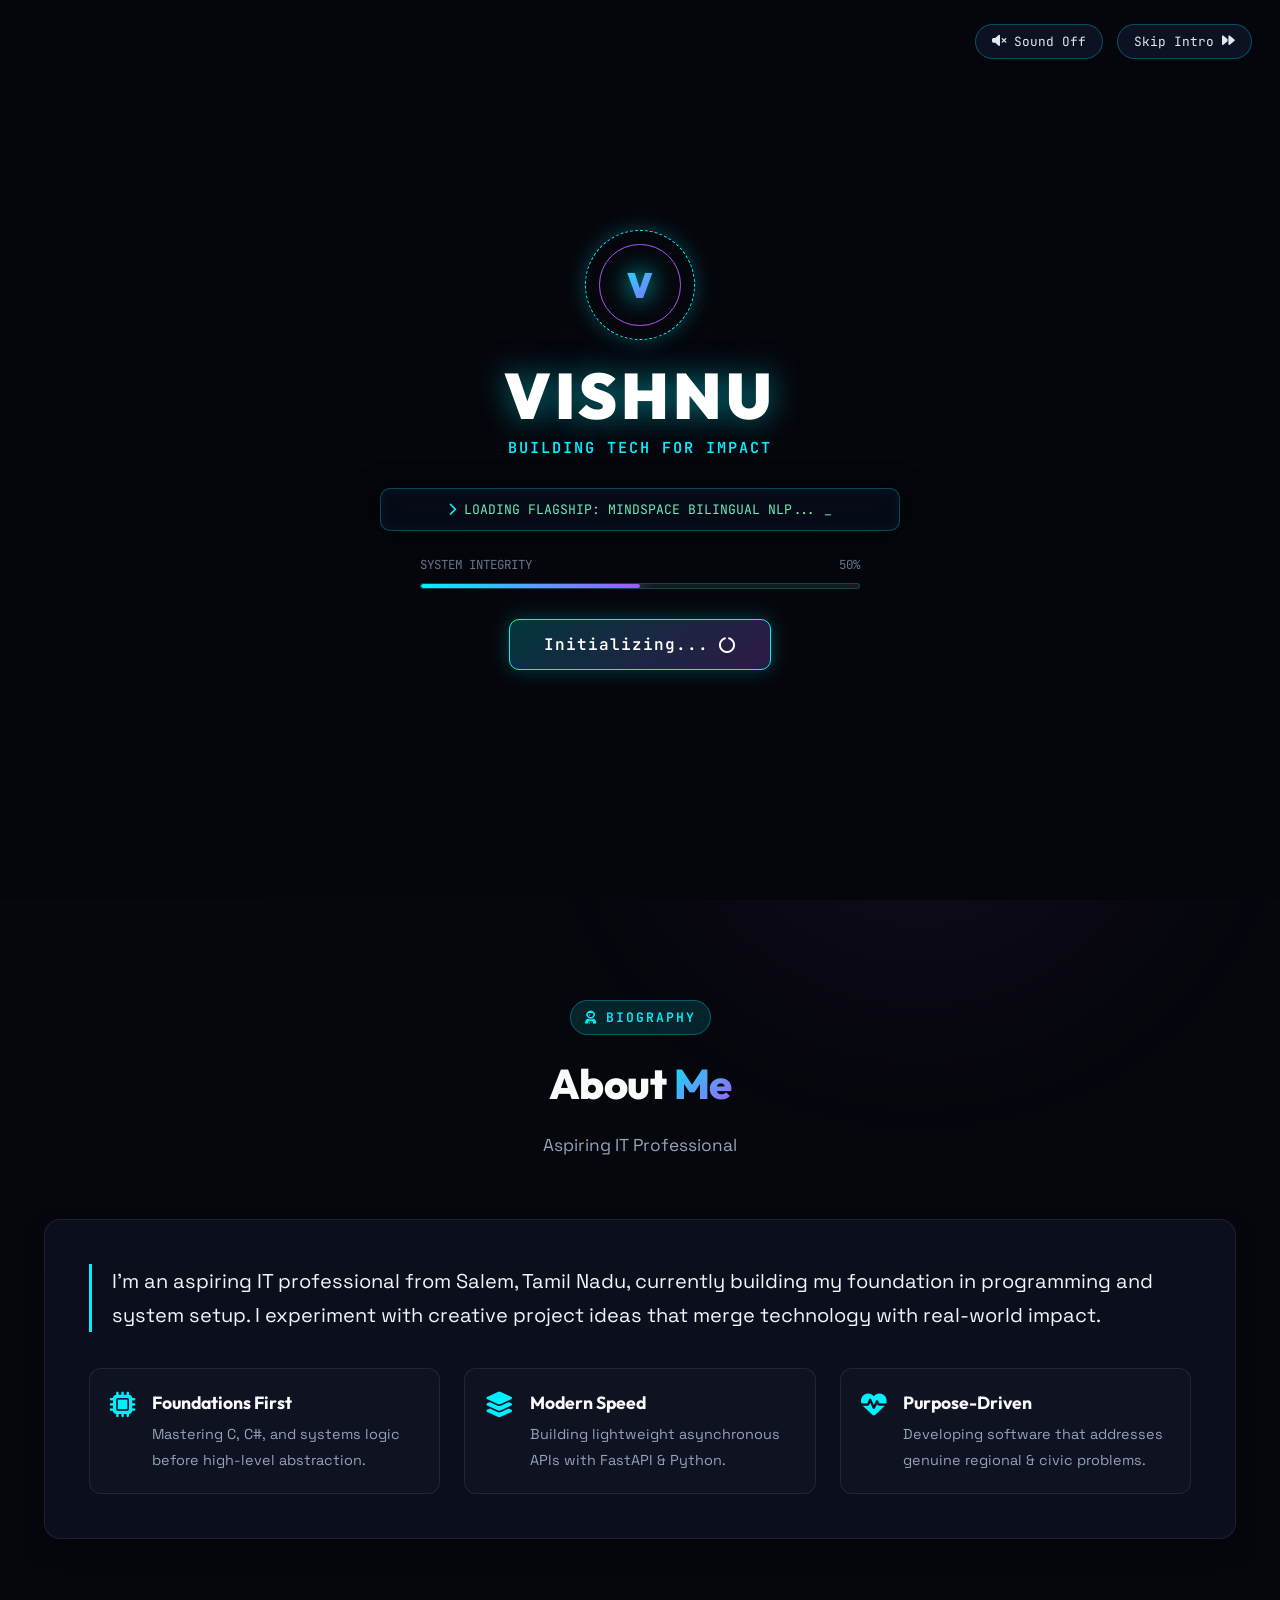
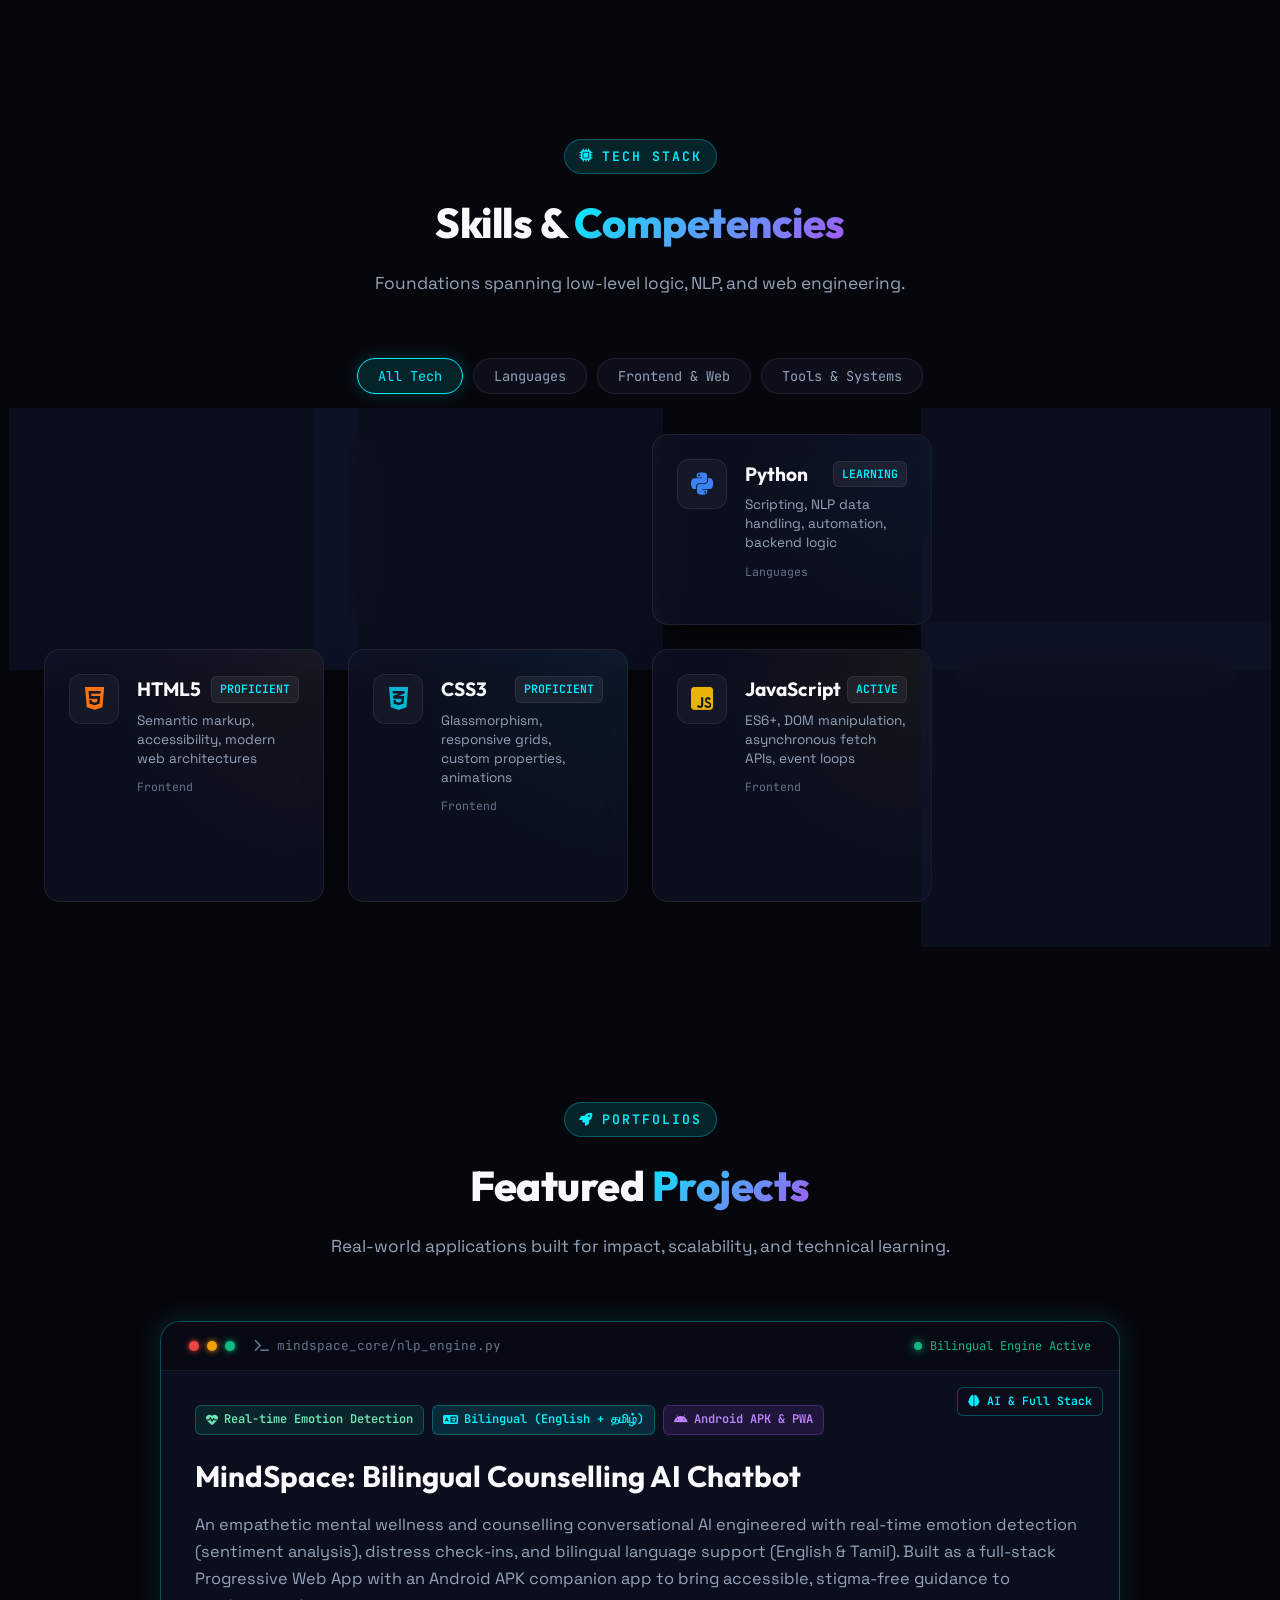
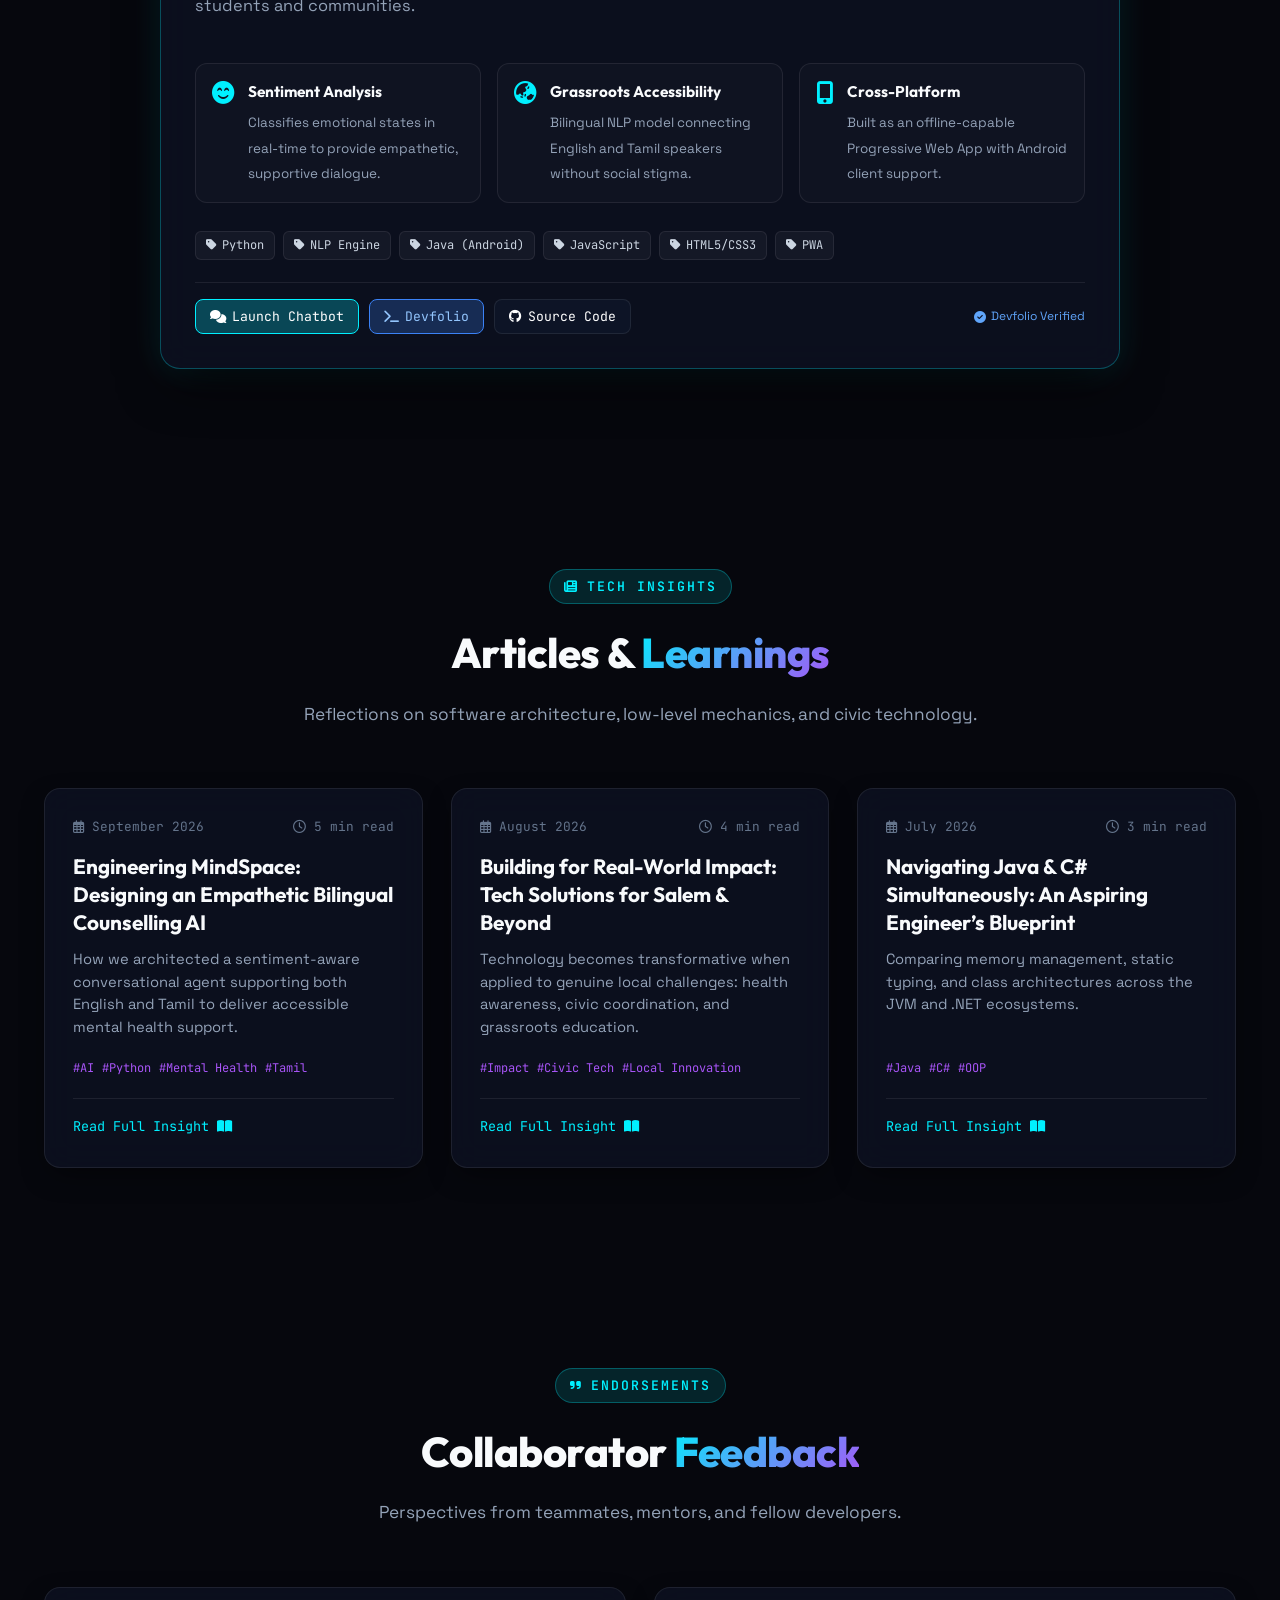
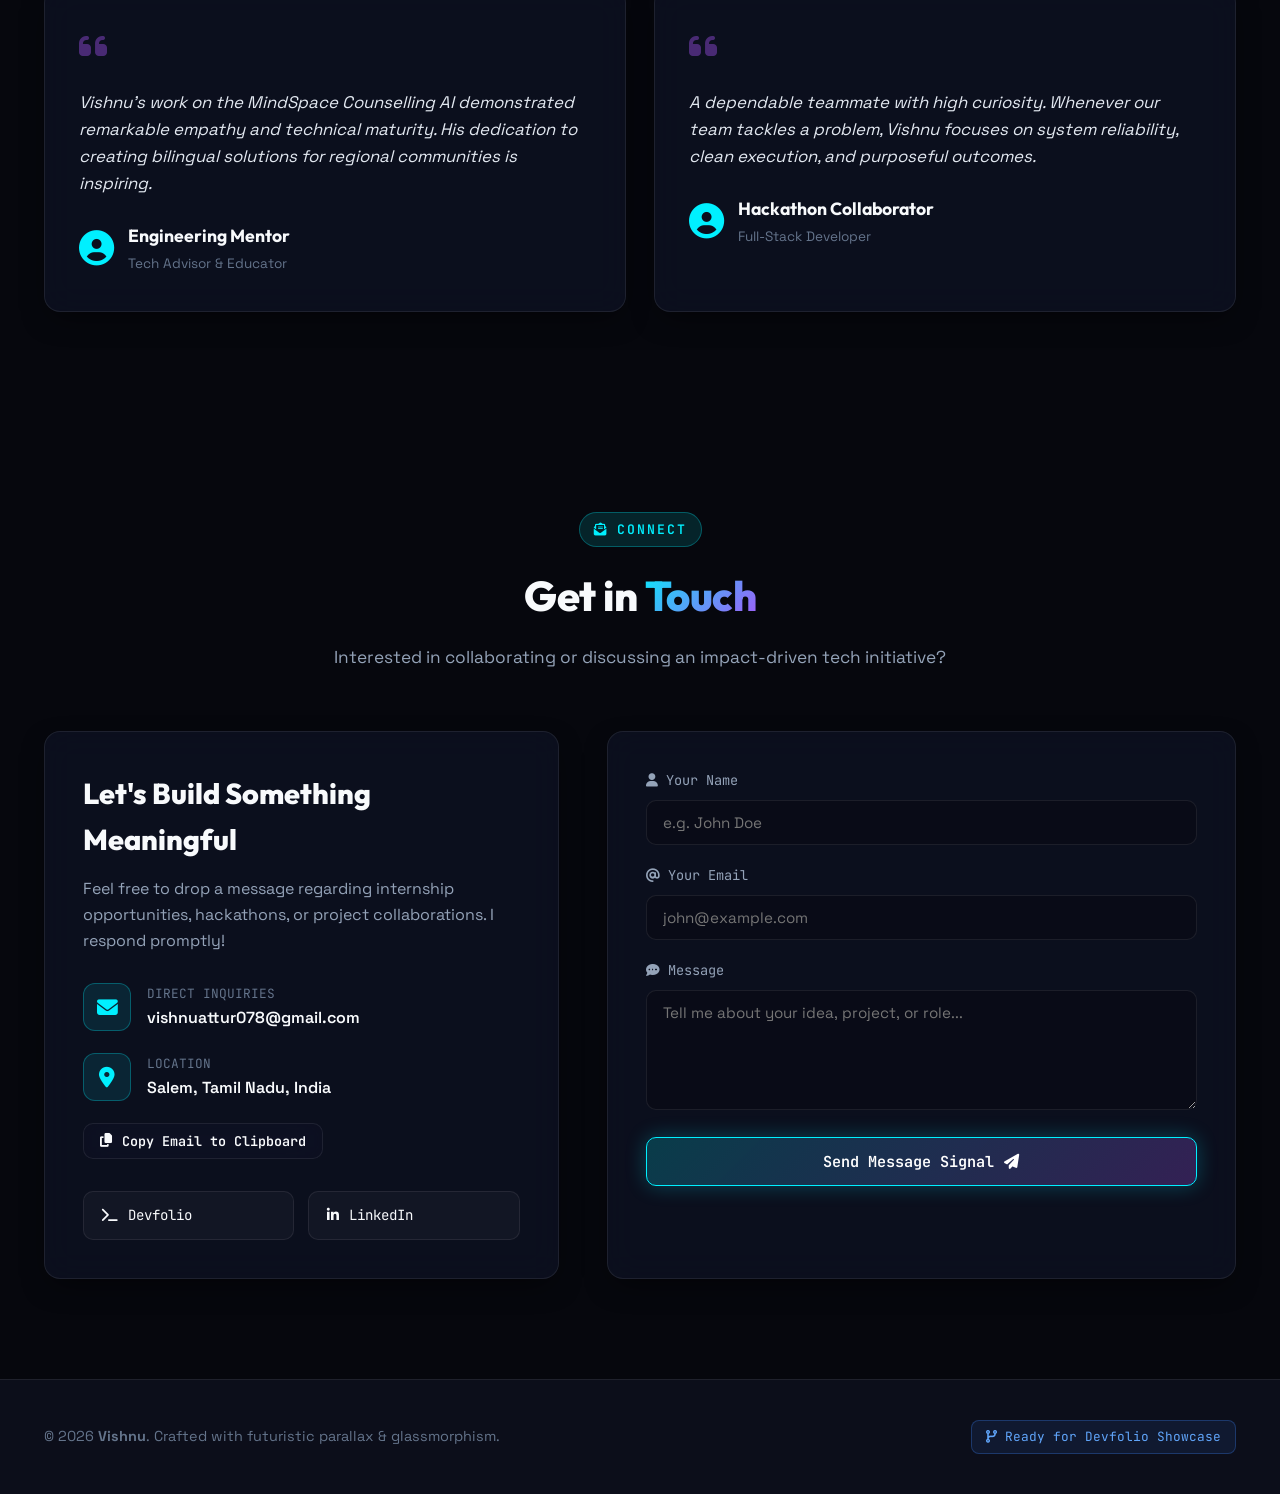
==== commit eebc3c4f: "Add multi-device cloud sync, forgot password recovery for owner email, and fix standalone print-read" ====
--- a/index.html
+++ b/index.html
@@ -252,7 +252,7 @@
 
                 <!-- Resume Download CTA --> 
-                <a href="#resume" class="cyber-btn sm glow-cyan btn-open-resume">+                <a href="resume.html" target="_blank" class="cyber-btn sm glow-cyan" title="Open Print-Ready Resume (Save as PDF)"> 
                     <i class="fas fa-file-pdf"></i> 
@@ -372,488 +372,485 @@
 
                             </a> 
-                            <button type="button" class="cyber-btn ghost btn-open-resume">-
-                                <i class="fas fa-file-download"></i>-
-                                <span>Download CV</span>+                            <a href="resume.html" target="_blank" class="cyber-btn ghost" title="Open Print-Ready Resume (Save as PDF)">
+                                <i class="fas fa-file-download"></i>
+                                <span>Download CV</span>
+                            </a>+
+                        </div>+
++
+                        <div class="hero-metrics-strip">+
+                            <div class="metric-box">+
+                                <h4>AI</h4>+
+                                <span>MindSpace Flagship</span>+
+                            </div>+
+                            <div class="metric-box">+
+                                <h4>8+</h4>+
+                                <span>Core Tech Skills</span>+
+                            </div>+
+                            <div class="metric-box">+
+                                <h4>100%</h4>+
+                                <span>Focus on Purpose</span>+
+                            </div>+
+                        </div>+
+                    </div>+
++
+                    <!-- Parallax Avatar / Tech Visual Card -->+
+                    <div class="hero-visual-wrap reveal-up">+
+                        <div class="hero-avatar-card parallax-tilt" id="hero-avatar-card">+
+                            <!-- Background Hologram Tech Rings -->+
+                            <div class="hologram-rings-wrapper" id="hologram-rings-wrapper">+
+                                <div class="hologram-ring ring-outer"></div>+
+                                <div class="hologram-ring ring-mid"></div>+
+                                <div class="hologram-ring ring-inner"></div>+
+                            </div>+
++
+                            <!-- Avatar Container with Particle Integration Canvas -->+
+                            <div class="avatar-image-container" id="avatar-image-container">+
+                                <img src="assets/avatar.jpg" alt="Vishnu Cyber Avatar" class="hero-avatar-img disassembled" id="hero-avatar-img">+
+                                <canvas id="avatar-particle-canvas" class="avatar-particle-canvas"></canvas>+
+                                <div class="avatar-scan-beam" id="avatar-scan-beam"></div>+
+                                <div class="avatar-grid-overlay"></div>+
+                            </div>+
++
+                            <!-- Corner Reticle HUD Brackets -->+
+                            <div class="cyber-bracket top-l"></div>+
+                            <div class="cyber-bracket top-r"></div>+
+                            <div class="cyber-bracket bot-l"></div>+
+                            <div class="cyber-bracket bot-r"></div>+
++
+                            <!-- HUD Live Status Bar -->+
+                            <div class="avatar-hud-status" id="avatar-hud-status">+
+                                <span class="hud-status-dot"></span>+
+                                <span class="hud-status-text" id="hud-status-text">INITIALIZING QUANTUM MESH...</span>+
+                                <span class="hud-status-pct" id="hud-status-pct">0%</span>+
+                            </div>+
++
+                            <!-- Interactive Re-Scan Trigger Button -->+
+                            <button type="button" class="btn-rescan-avatar" id="btn-rescan-avatar" title="Re-assemble Holographic Avatar Particles">+
+                                <i class="fas fa-sync-alt"></i> <span>Re-Scan</span> 
                             </button> 
++
+                            <div class="floating-cyber-chip top-left">+
+                                <span class="chip-icon"><i class="fas fa-brain" style="color: #00f0ff;"></i></span>+
+                                <span>MindSpace AI (NLP)</span>+
+                            </div>+
++
+                            <div class="floating-cyber-chip bottom-right">+
+                                <span class="chip-icon"><i class="fas fa-terminal" style="color: #a855f7;"></i></span>+
+                                <span>Devfolio Verified</span>+
+                            </div>+
                         </div> 
--
-                        <div class="hero-metrics-strip">-
-                            <div class="metric-box">-
-                                <h4>AI</h4>-
-                                <span>MindSpace Flagship</span>-
-                            </div>-
-                            <div class="metric-box">-
-                                <h4>8+</h4>-
-                                <span>Core Tech Skills</span>-
-                            </div>-
-                            <div class="metric-box">-
-                                <h4>100%</h4>-
-                                <span>Focus on Purpose</span>-
-                            </div>+                    </div>+
+                </div>+
+            </div>+
+        </section>+
++
+        <!-- About Me Section -->+
+        <section class="section about-section" id="about">+
+            <div class="container">+
+                <div class="section-header reveal-up">+
+                    <span class="section-tag"><i class="fas fa-user-astronaut"></i> Biography</span>+
+                    <h2 class="section-title">About <span class="neon-gradient-text">Me</span></h2>+
+                    <p class="section-subtitle" id="about-title-role">Aspiring IT Professional & Systems Enthusiast</p>+
+                </div>+
++
+                <div class="about-grid">+
+                    <div class="about-card glass-card parallax-tilt reveal-up">+
+                        <div id="about-bio-text">+
+                            <!-- Populated dynamically from portfolioStore --> 
                         </div> 
                     </div> 
--
-                    <!-- Parallax Avatar / Tech Visual Card -->-
-                    <div class="hero-visual-wrap reveal-up">-
-                        <div class="hero-avatar-card parallax-tilt" id="hero-avatar-card">-
-                            <!-- Background Hologram Tech Rings -->-
-                            <div class="hologram-rings-wrapper" id="hologram-rings-wrapper">-
-                                <div class="hologram-ring ring-outer"></div>-
-                                <div class="hologram-ring ring-mid"></div>-
-                                <div class="hologram-ring ring-inner"></div>-
-                            </div>-
--
-                            <!-- Avatar Container with Particle Integration Canvas -->-
-                            <div class="avatar-image-container" id="avatar-image-container">-
-                                <img src="assets/avatar.jpg" alt="Vishnu Cyber Avatar" class="hero-avatar-img disassembled" id="hero-avatar-img">-
-                                <canvas id="avatar-particle-canvas" class="avatar-particle-canvas"></canvas>-
-                                <div class="avatar-scan-beam" id="avatar-scan-beam"></div>-
-                                <div class="avatar-grid-overlay"></div>-
-                            </div>-
--
-                            <!-- Corner Reticle HUD Brackets -->-
-                            <div class="cyber-bracket top-l"></div>-
-                            <div class="cyber-bracket top-r"></div>-
-                            <div class="cyber-bracket bot-l"></div>-
-                            <div class="cyber-bracket bot-r"></div>-
--
-                            <!-- HUD Live Status Bar -->-
-                            <div class="avatar-hud-status" id="avatar-hud-status">-
-                                <span class="hud-status-dot"></span>-
-                                <span class="hud-status-text" id="hud-status-text">INITIALIZING QUANTUM MESH...</span>-
-                                <span class="hud-status-pct" id="hud-status-pct">0%</span>-
-                            </div>-
--
-                            <!-- Interactive Re-Scan Trigger Button -->-
-                            <button type="button" class="btn-rescan-avatar" id="btn-rescan-avatar" title="Re-assemble Holographic Avatar Particles">-
-                                <i class="fas fa-sync-alt"></i> <span>Re-Scan</span>+                </div>+
+            </div>+
+        </section>+
++
+        <!-- Skills Showcase Section -->+
+        <section class="section skills-section" id="skills">+
+            <div class="container">+
+                <div class="section-header reveal-up">+
+                    <span class="section-tag"><i class="fas fa-microchip"></i> Tech Stack</span>+
+                    <h2 class="section-title">Skills & <span class="neon-gradient-text">Competencies</span></h2>+
+                    <p class="section-subtitle">Foundations spanning low-level logic, NLP, and web engineering.</p>+
+                </div>+
++
+                <!-- Category Filter Buttons -->+
+                <div class="skills-filter-nav reveal-up">+
+                    <button type="button" class="skill-filter-btn active" data-filter="all">All Tech</button>+
+                    <button type="button" class="skill-filter-btn" data-filter="Languages">Languages</button>+
+                    <button type="button" class="skill-filter-btn" data-filter="Frontend">Frontend & Web</button>+
+                    <button type="button" class="skill-filter-btn" data-filter="Tools">Tools & Systems</button>+
+                </div>+
++
+                <!-- Dynamic Skills Grid -->+
+                <div class="skills-grid" id="skills-grid-container">+
+                    <!-- Populated dynamically -->+
+                </div>+
+            </div>+
+        </section>+
++
+        <!-- Projects Showcase Section -->+
+        <section class="section projects-section" id="projects">+
+            <div class="container">+
+                <div class="section-header reveal-up">+
+                    <span class="section-tag"><i class="fas fa-rocket"></i> Portfolios</span>+
+                    <h2 class="section-title">Featured <span class="neon-gradient-text">Projects</span></h2>+
+                    <p class="section-subtitle">Real-world applications built for impact, scalability, and technical learning.</p>+
+                </div>+
++
+                <!-- Dynamic Projects Grid -->+
+                <div class="projects-grid" id="projects-grid-container">+
+                    <!-- Populated dynamically -->+
+                </div>+
+            </div>+
+        </section>+
++
+        <!-- Tech Blog / Insights Section -->+
+        <section class="section blogs-section" id="insights">+
+            <div class="container">+
+                <div class="section-header reveal-up">+
+                    <span class="section-tag"><i class="fas fa-newspaper"></i> Tech Insights</span>+
+                    <h2 class="section-title">Articles & <span class="neon-gradient-text">Learnings</span></h2>+
+                    <p class="section-subtitle">Reflections on software architecture, low-level mechanics, and civic technology.</p>+
+                </div>+
++
+                <!-- Dynamic Blogs Grid -->+
+                <div class="blogs-grid" id="blogs-grid-container">+
+                    <!-- Populated dynamically -->+
+                </div>+
+            </div>+
+        </section>+
++
+        <!-- Testimonials Section -->+
+        <section class="section testimonials-section" id="testimonials">+
+            <div class="container">+
+                <div class="section-header reveal-up">+
+                    <span class="section-tag"><i class="fas fa-quote-right"></i> Endorsements</span>+
+                    <h2 class="section-title">Collaborator <span class="neon-gradient-text">Feedback</span></h2>+
+                    <p class="section-subtitle">Perspectives from teammates, mentors, and fellow developers.</p>+
+                </div>+
++
+                <!-- Dynamic Testimonials Grid -->+
+                <div class="testimonials-grid" id="testimonials-container">+
+                    <!-- Populated dynamically -->+
+                </div>+
+            </div>+
+        </section>+
++
+        <!-- Contact Section -->+
+        <section class="section contact-section" id="contact">+
+            <div class="container">+
+                <div class="section-header reveal-up">+
+                    <span class="section-tag"><i class="fas fa-envelope-open-text"></i> Connect</span>+
+                    <h2 class="section-title">Get in <span class="neon-gradient-text">Touch</span></h2>+
+                    <p class="section-subtitle">Interested in collaborating or discussing an impact-driven tech initiative?</p>+
+                </div>+
++
+                <div class="contact-grid">+
+                    <!-- Contact Channels Card -->+
+                    <div class="contact-info-card glass-card parallax-tilt reveal-up">+
+                        <h3>Let's Build Something Meaningful</h3>+
+                        <p class="contact-desc">+
+                            Feel free to drop a message regarding internship opportunities, hackathons, or project collaborations. I respond promptly!+
+                        </p>+
++
+                        <div class="contact-channel-item">+
+                            <div class="channel-icon"><i class="fas fa-envelope"></i></div>+
+                            <div class="channel-details">+
+                                <span>Direct Inquiries</span>+
+                                <a href="mailto:vishnuattur078@gmail.com" id="contact-email-link">+
+                                    <strong id="contact-email-display">vishnuattur078@gmail.com</strong>+
+                                </a>+
+                            </div>+
+                        </div>+
++
+                        <div class="contact-channel-item">+
+                            <div class="channel-icon"><i class="fas fa-map-marker-alt"></i></div>+
+                            <div class="channel-details">+
+                                <span>Location</span>+
+                                <strong id="contact-location-display">Salem, Tamil Nadu, India</strong>+
+                            </div>+
+                        </div>+
++
+                        <div style="margin-top: 18px;">+
+                            <button type="button" class="cyber-btn sm ghost" id="btn-copy-email">+
+                                <i class="fas fa-copy"></i>+
+                                <span>Copy Email to Clipboard</span> 
                             </button> 
--
-                            <div class="floating-cyber-chip top-left">-
-                                <span class="chip-icon"><i class="fas fa-brain" style="color: #00f0ff;"></i></span>-
-                                <span>MindSpace AI (NLP)</span>-
-                            </div>-
--
-                            <div class="floating-cyber-chip bottom-right">-
-                                <span class="chip-icon"><i class="fas fa-terminal" style="color: #a855f7;"></i></span>-
-                                <span>Devfolio Verified</span>-
-                            </div>-
                         </div> 
++
+                        <!-- Social Hub -->+
+                        <div class="social-links-grid" id="contact-socials-list">+
+                            <!-- Populated dynamically -->+
+                        </div>+
                     </div> 
++
+                    <!-- Contact Form Card -->+
+                    <div class="contact-form-card glass-card parallax-tilt reveal-up">+
+                        <form id="portfolio-contact-form">+
+                            <div id="contact-form-status" style="display: none;"></div>+
++
+                            <div class="form-group">+
+                                <label for="contact-name"><i class="fas fa-user"></i> Your Name</label>+
+                                <input type="text" id="contact-name" class="cyber-input" placeholder="e.g. John Doe" required>+
+                            </div>+
++
+                            <div class="form-group">+
+                                <label for="contact-email"><i class="fas fa-at"></i> Your Email</label>+
+                                <input type="email" id="contact-email" class="cyber-input" placeholder="john@example.com" required>+
+                            </div>+
++
+                            <div class="form-group">+
+                                <label for="contact-message"><i class="fas fa-comment-dots"></i> Message</label>+
+                                <textarea id="contact-message" class="cyber-input" placeholder="Tell me about your idea, project, or role..." required></textarea>+
+                            </div>+
++
+                            <button type="submit" class="cyber-btn glow-cyan" style="width: 100%;">+
+                                <span>Send Message Signal</span>+
+                                <i class="fas fa-paper-plane"></i>+
+                            </button>+
+                        </form>+
+                    </div>+
                 </div> 
             </div> 
         </section> 
--
-        <!-- About Me Section -->-
-        <section class="section about-section" id="about">-
-            <div class="container">-
-                <div class="section-header reveal-up">-
-                    <span class="section-tag"><i class="fas fa-user-astronaut"></i> Biography</span>-
-                    <h2 class="section-title">About <span class="neon-gradient-text">Me</span></h2>-
-                    <p class="section-subtitle" id="about-title-role">Aspiring IT Professional & Systems Enthusiast</p>-
-                </div>-
--
-                <div class="about-grid">-
-                    <div class="about-card glass-card parallax-tilt reveal-up">-
-                        <div id="about-bio-text">-
-                            <!-- Populated dynamically from portfolioStore -->-
-                        </div>-
-                    </div>-
-                </div>-
-            </div>-
-        </section>-
--
-        <!-- Skills Showcase Section -->-
-        <section class="section skills-section" id="skills">-
-            <div class="container">-
-                <div class="section-header reveal-up">-
-                    <span class="section-tag"><i class="fas fa-microchip"></i> Tech Stack</span>-
-                    <h2 class="section-title">Skills & <span class="neon-gradient-text">Competencies</span></h2>-
-                    <p class="section-subtitle">Foundations spanning low-level logic, NLP, and web engineering.</p>-
-                </div>-
--
-                <!-- Category Filter Buttons -->-
-                <div class="skills-filter-nav reveal-up">-
-                    <button type="button" class="skill-filter-btn active" data-filter="all">All Tech</button>-
-                    <button type="button" class="skill-filter-btn" data-filter="Languages">Languages</button>-
-                    <button type="button" class="skill-filter-btn" data-filter="Frontend">Frontend & Web</button>-
-                    <button type="button" class="skill-filter-btn" data-filter="Tools">Tools & Systems</button>-
-                </div>-
--
-                <!-- Dynamic Skills Grid -->-
-                <div class="skills-grid" id="skills-grid-container">-
-                    <!-- Populated dynamically -->-
-                </div>-
-            </div>-
-        </section>-
--
-        <!-- Projects Showcase Section -->-
-        <section class="section projects-section" id="projects">-
-            <div class="container">-
-                <div class="section-header reveal-up">-
-                    <span class="section-tag"><i class="fas fa-rocket"></i> Portfolios</span>-
-                    <h2 class="section-title">Featured <span class="neon-gradient-text">Projects</span></h2>-
-                    <p class="section-subtitle">Real-world applications built for impact, scalability, and technical learning.</p>-
-                </div>-
--
-                <!-- Dynamic Projects Grid -->-
-                <div class="projects-grid" id="projects-grid-container">-
-                    <!-- Populated dynamically -->-
-                </div>-
-            </div>-
-        </section>-
--
-        <!-- Tech Blog / Insights Section -->-
-        <section class="section blogs-section" id="insights">-
-            <div class="container">-
-                <div class="section-header reveal-up">-
-                    <span class="section-tag"><i class="fas fa-newspaper"></i> Tech Insights</span>-
-                    <h2 class="section-title">Articles & <span class="neon-gradient-text">Learnings</span></h2>-
-                    <p class="section-subtitle">Reflections on software architecture, low-level mechanics, and civic technology.</p>-
-                </div>-
--
-                <!-- Dynamic Blogs Grid -->-
-                <div class="blogs-grid" id="blogs-grid-container">-
-                    <!-- Populated dynamically -->-
-                </div>-
-            </div>-
-        </section>-
--
-        <!-- Testimonials Section -->-
-        <section class="section testimonials-section" id="testimonials">-
-            <div class="container">-
-                <div class="section-header reveal-up">-
-                    <span class="section-tag"><i class="fas fa-quote-right"></i> Endorsements</span>-
-                    <h2 class="section-title">Collaborator <span class="neon-gradient-text">Feedback</span></h2>-
-                    <p class="section-subtitle">Perspectives from teammates, mentors, and fellow developers.</p>-
-                </div>-
--
-                <!-- Dynamic Testimonials Grid -->-
-                <div class="testimonials-grid" id="testimonials-container">-
-                    <!-- Populated dynamically -->-
-                </div>-
-            </div>-
-        </section>-
--
-        <!-- Contact Section -->-
-        <section class="section contact-section" id="contact">-
-            <div class="container">-
-                <div class="section-header reveal-up">-
-                    <span class="section-tag"><i class="fas fa-envelope-open-text"></i> Connect</span>-
-                    <h2 class="section-title">Get in <span class="neon-gradient-text">Touch</span></h2>-
-                    <p class="section-subtitle">Interested in collaborating or discussing an impact-driven tech initiative?</p>-
-                </div>-
--
-                <div class="contact-grid">-
-                    <!-- Contact Channels Card -->-
-                    <div class="contact-info-card glass-card parallax-tilt reveal-up">-
-                        <h3>Let's Build Something Meaningful</h3>-
-                        <p class="contact-desc">-
-                            Feel free to drop a message regarding internship opportunities, hackathons, or project collaborations. I respond promptly!-
-                        </p>-
--
-                        <div class="contact-channel-item">-
-                            <div class="channel-icon"><i class="fas fa-envelope"></i></div>-
-                            <div class="channel-details">-
-                                <span>Direct Inquiries</span>-
-                                <a href="mailto:vishnuattur078@gmail.com" id="contact-email-link">-
-                                    <strong id="contact-email-display">vishnuattur078@gmail.com</strong>-
-                                </a>-
-                            </div>-
-                        </div>-
--
-                        <div class="contact-channel-item">-
-                            <div class="channel-icon"><i class="fas fa-map-marker-alt"></i></div>-
-                            <div class="channel-details">-
-                                <span>Location</span>-
-                                <strong id="contact-location-display">Salem, Tamil Nadu, India</strong>-
-                            </div>-
-                        </div>-
--
-                        <div style="margin-top: 18px;">-
-                            <button type="button" class="cyber-btn sm ghost" id="btn-copy-email">-
-                                <i class="fas fa-copy"></i>-
-                                <span>Copy Email to Clipboard</span>-
-                            </button>-
-                        </div>-
--
-                        <!-- Social Hub -->-
-                        <div class="social-links-grid" id="contact-socials-list">-
-                            <!-- Populated dynamically -->-
-                        </div>-
-                    </div>-
--
-                    <!-- Contact Form Card -->-
-                    <div class="contact-form-card glass-card parallax-tilt reveal-up">-
-                        <form id="portfolio-contact-form">-
-                            <div id="contact-form-status" style="display: none;"></div>-
--
-                            <div class="form-group">-
-                                <label for="contact-name"><i class="fas fa-user"></i> Your Name</label>-
-                                <input type="text" id="contact-name" class="cyber-input" placeholder="e.g. John Doe" required>-
-                            </div>-
--
-                            <div class="form-group">-
-                                <label for="contact-email"><i class="fas fa-at"></i> Your Email</label>-
-                                <input type="email" id="contact-email" class="cyber-input" placeholder="john@example.com" required>-
-                            </div>-
--
-                            <div class="form-group">-
-                                <label for="contact-message"><i class="fas fa-comment-dots"></i> Message</label>-
-                                <textarea id="contact-message" class="cyber-input" placeholder="Tell me about your idea, project, or role..." required></textarea>-
-                            </div>-
--
-                            <button type="submit" class="cyber-btn glow-cyan" style="width: 100%;">-
-                                <span>Send Message Signal</span>-
-                                <i class="fas fa-paper-plane"></i>-
-                            </button>-
-                        </form>-
-                    </div>-
-                </div>-
-            </div>-
-        </section>-
     </main> 
 
--- a/css/admin.css
+++ b/css/admin.css
@@ -602,3 +602,170 @@
         grid-column: span 12;
     }
 }
+
+/* Form Label Row with Forgot Password Link */
+.form-label-row {
+    display: flex;
+    justify-content: space-between;
+    align-items: center;
+    margin-bottom: 8px;
+}
+
+.form-label-row label {
+    margin-bottom: 0 !important;
+}
+
+.btn-forgot-pass-link {
+    background: none;
+    border: none;
+    color: var(--neon-cyan);
+    font-family: var(--font-mono);
+    font-size: 0.78rem;
+    cursor: pointer;
+    text-decoration: underline;
+    text-underline-offset: 3px;
+    padding: 0;
+    transition: var(--transition-fast);
+}
+
+.btn-forgot-pass-link:hover {
+    color: #ffffff;
+    text-shadow: 0 0 8px var(--neon-cyan);
+}
+
+/* Password Recovery Views */
+.recovery-intro {
+    background: rgba(0, 240, 255, 0.05);
+    border-left: 3px solid var(--neon-cyan);
+    padding: 12px 16px;
+    border-radius: 0 8px 8px 0;
+    margin-bottom: 20px;
+    font-size: 0.88rem;
+    line-height: 1.5;
+    color: var(--text-secondary);
+}
+
+.recovery-code-card {
+    background: rgba(16, 185, 129, 0.08);
+    border: 1px solid rgba(16, 185, 129, 0.3);
+    border-radius: 12px;
+    padding: 16px 20px;
+    margin-bottom: 20px;
+    text-align: center;
+}
+
+.code-card-header {
+    display: flex;
+    align-items: center;
+    justify-content: center;
+    gap: 8px;
+    color: var(--neon-emerald);
+    font-weight: 600;
+    font-size: 0.9rem;
+    margin-bottom: 6px;
+}
+
+.code-display-token {
+    display: flex;
+    align-items: center;
+    justify-content: center;
+    gap: 12px;
+    margin: 14px 0;
+    background: rgba(0, 0, 0, 0.4);
+    padding: 10px 18px;
+    border-radius: 8px;
+    border: 1px dashed var(--neon-emerald);
+}
+
+.token-label {
+    font-family: var(--font-mono);
+    font-size: 0.85rem;
+    color: var(--text-muted);
+}
+
+.token-number {
+    font-family: var(--font-mono);
+    font-size: 1.6rem;
+    letter-spacing: 5px;
+    color: var(--neon-emerald);
+    text-shadow: 0 0 12px rgba(16, 185, 129, 0.5);
+}
+
+.token-meta {
+    font-size: 0.8rem;
+    color: var(--text-muted);
+}
+
+/* Multi-Device & Cloud Synchronization Tab Styles */
+.sync-grid {
+    display: grid;
+    grid-template-columns: repeat(auto-fit, minmax(360px, 1fr));
+    gap: 20px;
+    margin-top: 10px;
+}
+
+.sync-card {
+    background: rgba(255, 255, 255, 0.03);
+    border: 1px solid var(--border-glass);
+    border-radius: 14px;
+    padding: 24px;
+    display: flex;
+    flex-direction: column;
+    justify-content: space-between;
+    transition: var(--transition-smooth);
+}
+
+.sync-card:hover {
+    border-color: rgba(0, 240, 255, 0.3);
+    background: rgba(255, 255, 255, 0.05);
+}
+
+.sync-card-header {
+    display: flex;
+    gap: 16px;
+    align-items: flex-start;
+}
+
+.sync-card-icon {
+    width: 44px;
+    height: 44px;
+    border-radius: 10px;
+    background: rgba(0, 240, 255, 0.12);
+    color: var(--neon-cyan);
+    display: flex;
+    align-items: center;
+    justify-content: center;
+    font-size: 1.25rem;
+    flex-shrink: 0;
+}
+
+.sync-card-header h4 {
+    font-size: 1.05rem;
+    color: #ffffff;
+    margin-bottom: 4px;
+}
+
+.sync-card-header p {
+    font-size: 0.85rem;
+    color: var(--text-muted);
+    line-height: 1.45;
+}
+
+.sync-action-buttons {
+    display: flex;
+    flex-wrap: wrap;
+    gap: 10px;
+    margin-top: 18px;
+}
+
+.glow-purple {
+    background: linear-gradient(135deg, #a855f7 0%, #7e22ce 100%) !important;
+    color: #ffffff !important;
+    border: 1px solid #c084fc !important;
+    box-shadow: 0 0 15px rgba(168, 85, 247, 0.3);
+}
+
+.glow-purple:hover {
+    box-shadow: 0 0 25px rgba(168, 85, 247, 0.6);
+    transform: translateY(-2px);
+}
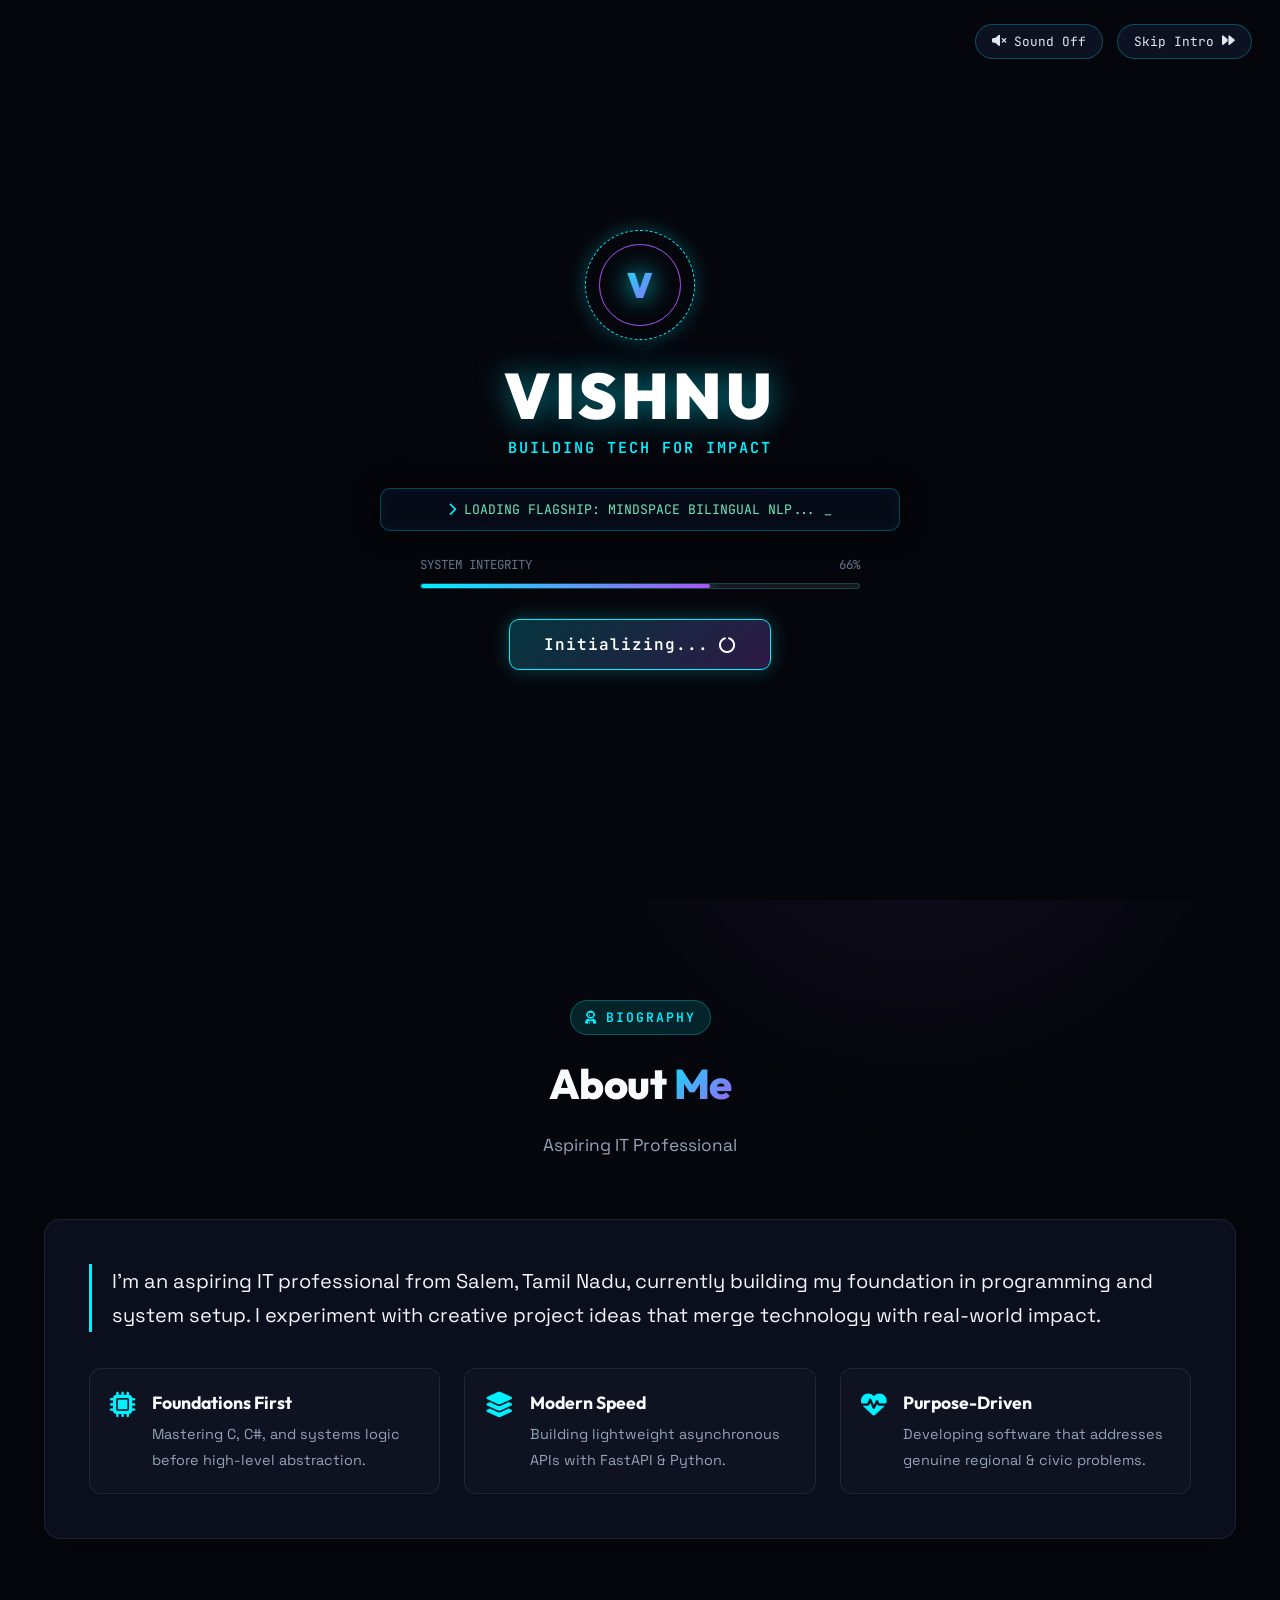
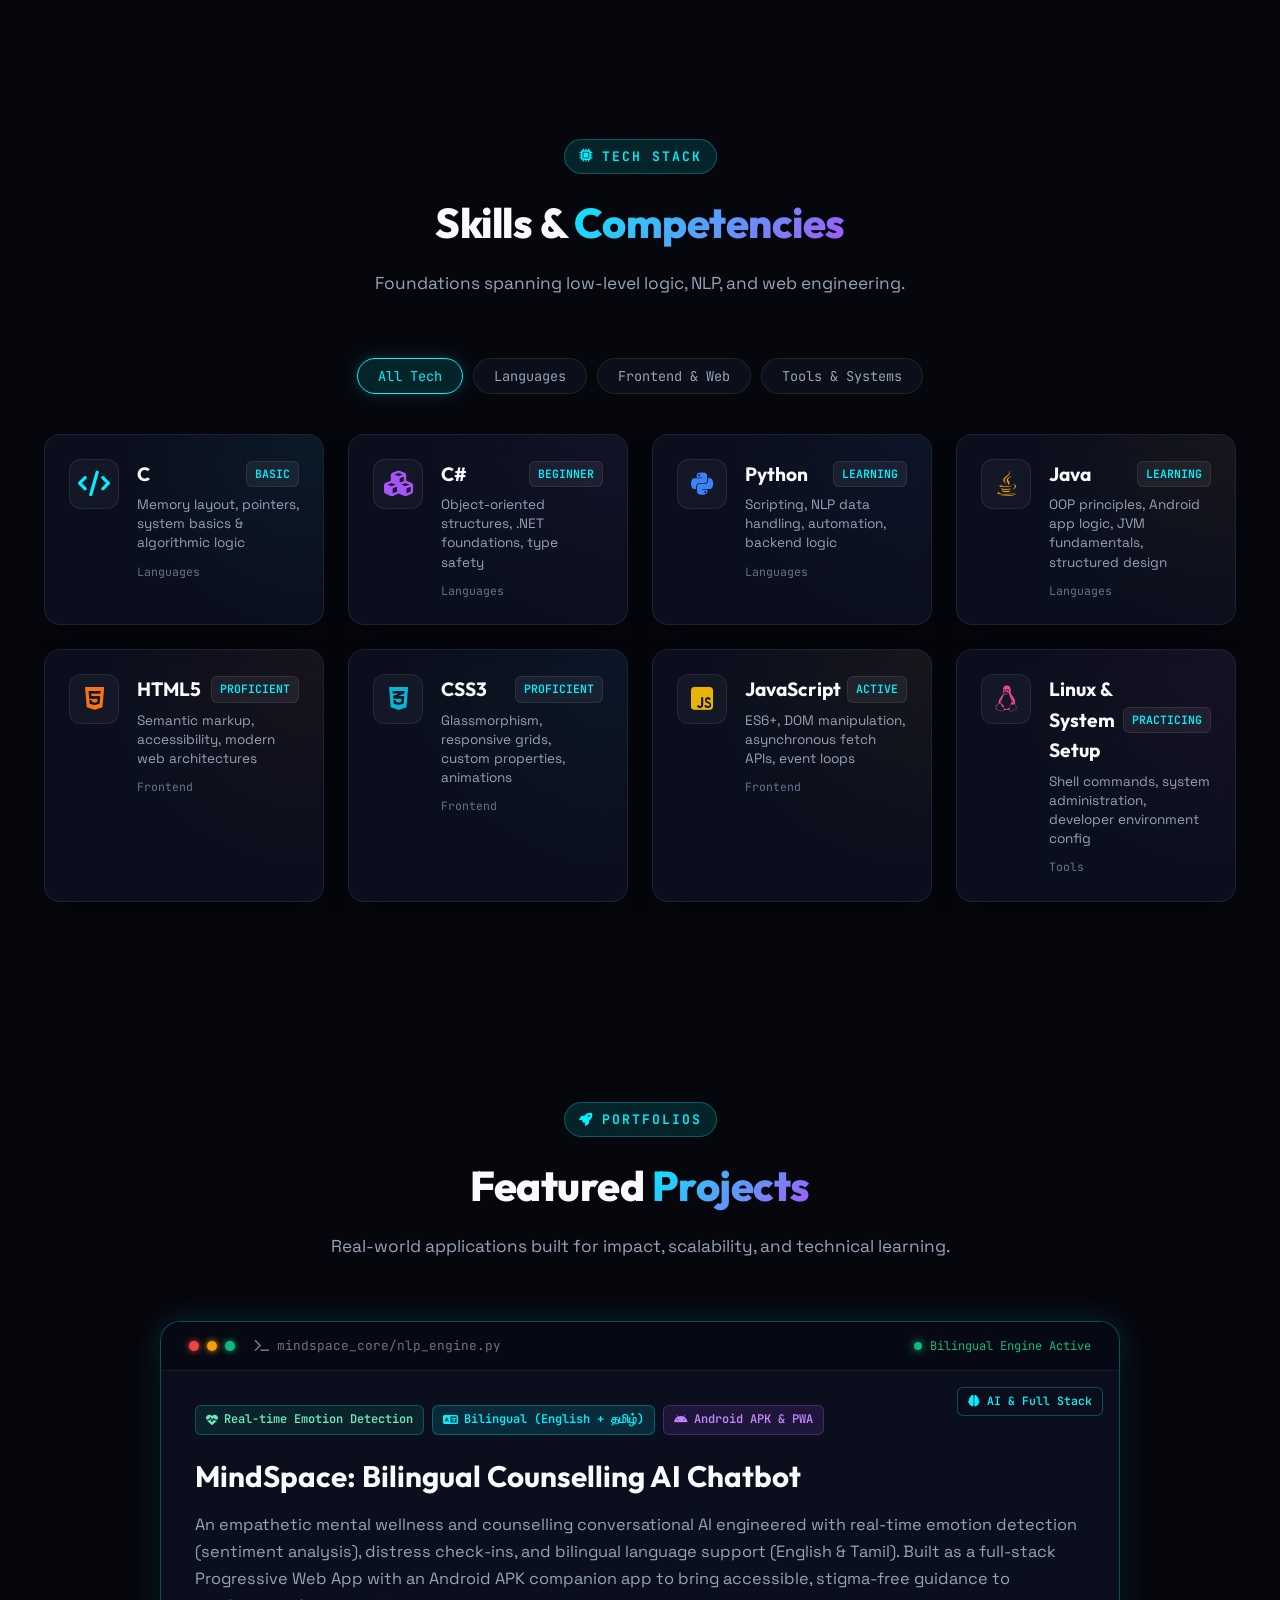
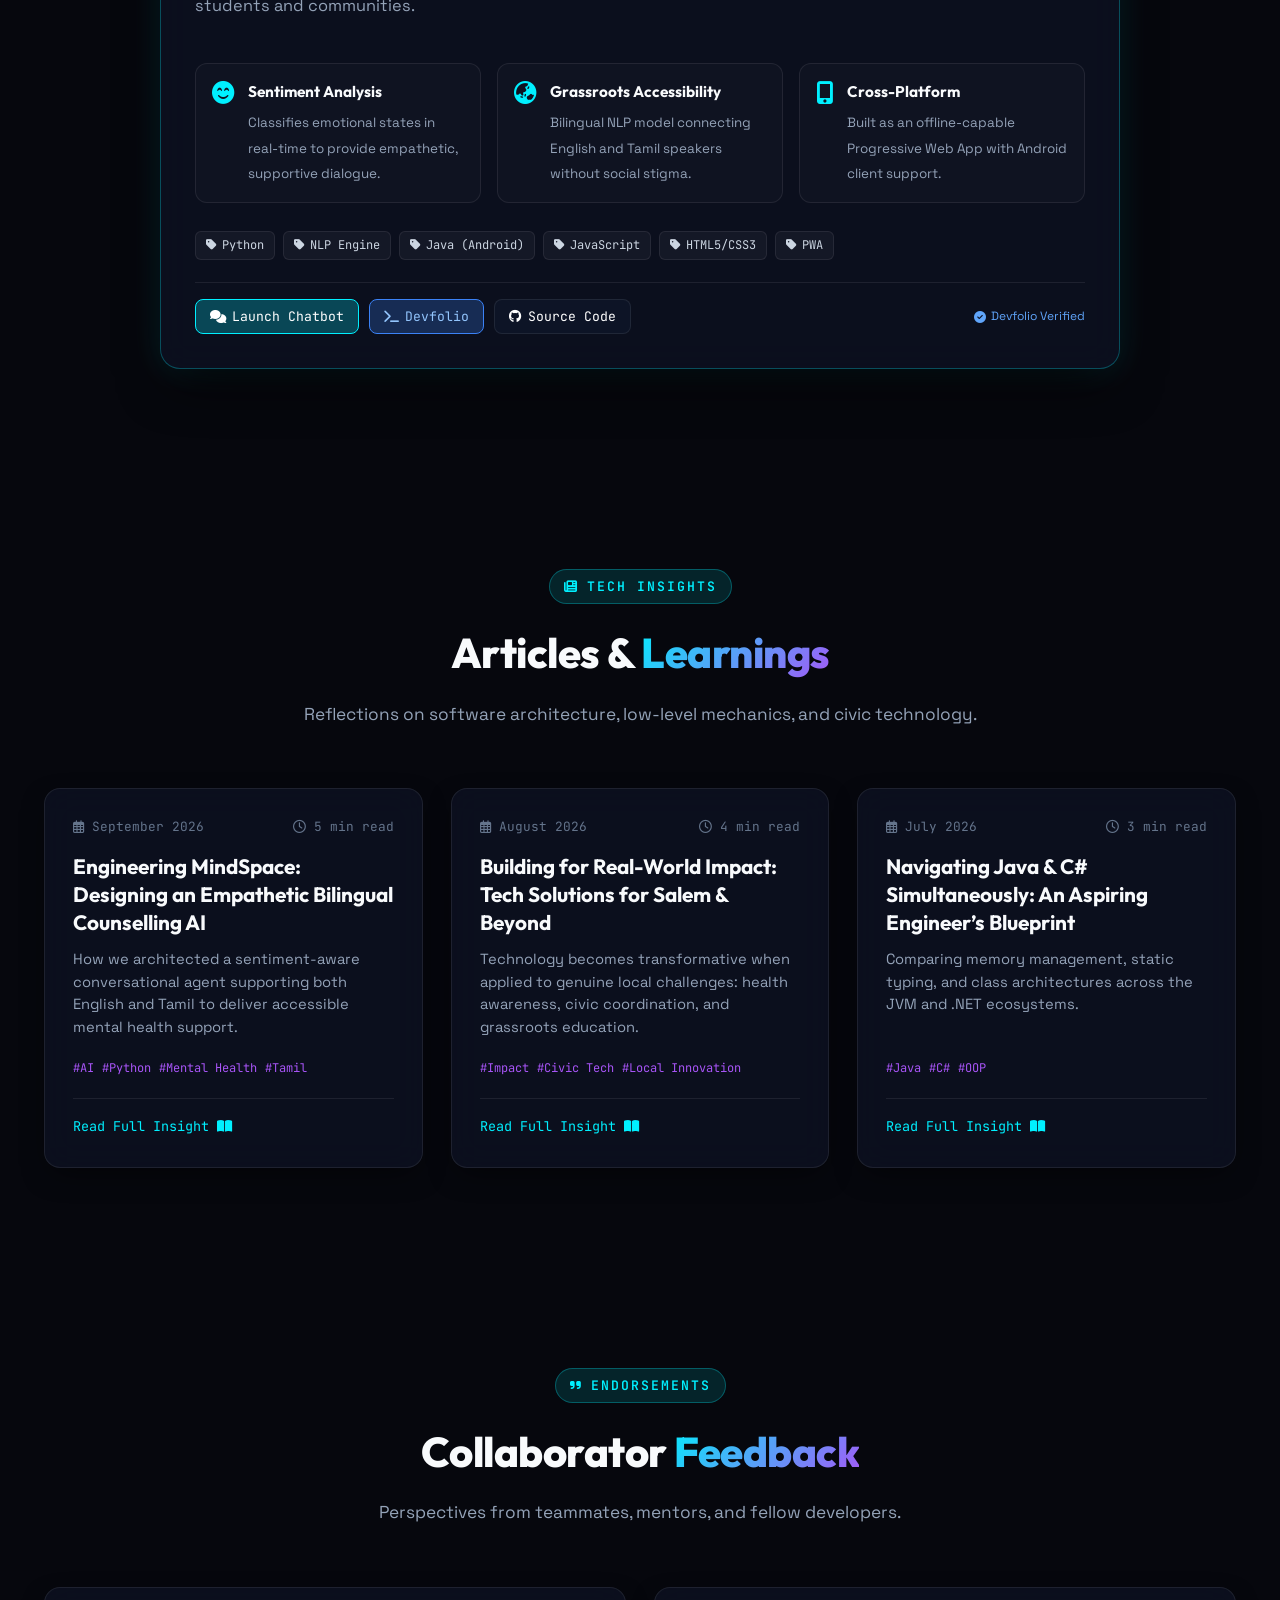
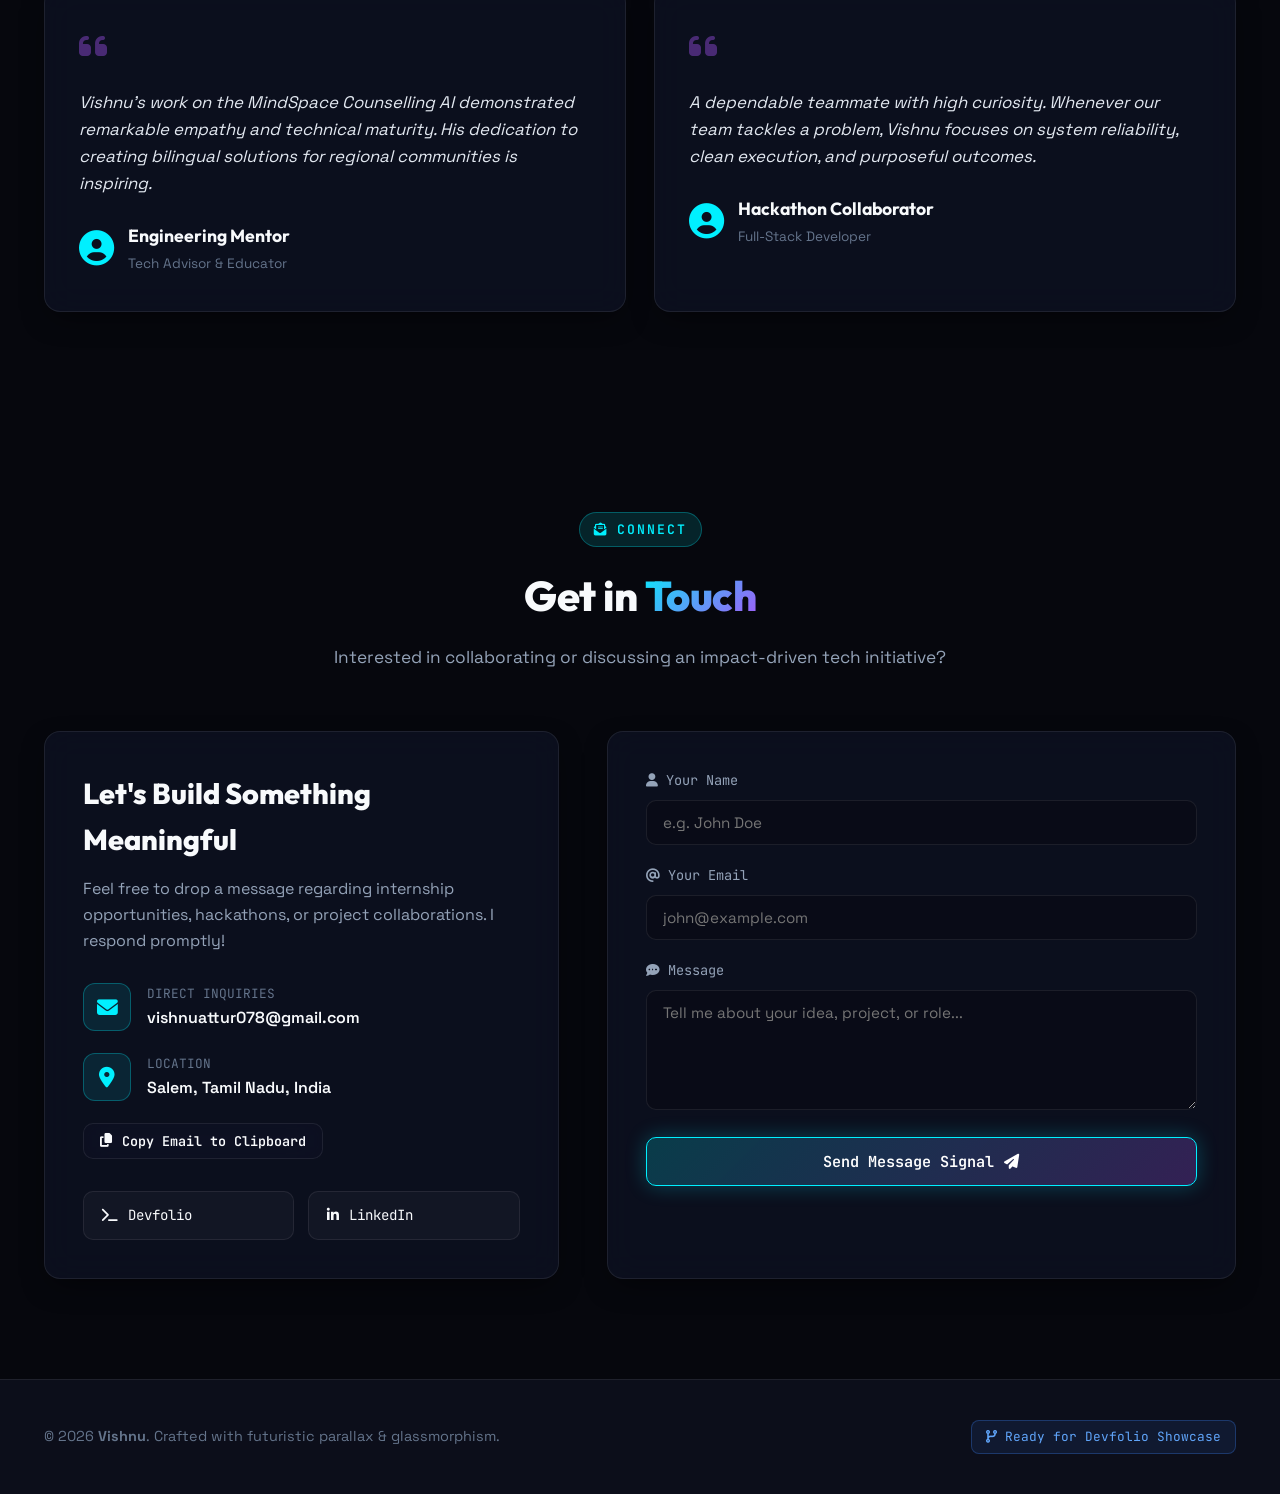
==== commit d43c8449: "Add dual avatar assets with crystal-clear view and click-to-disintegrate 3D toggle" ====
--- a/index.html
+++ b/index.html
@@ -1,4 +1,4 @@
-﻿<!DOCTYPE html>+<!DOCTYPE html> 
 <html lang="en" data-theme="dark"> 
@@ -435,9 +435,9 @@
 
                             <!-- Avatar Container with Particle Integration Canvas --> 
-                            <div class="avatar-image-container" id="avatar-image-container">-
-                                <img src="assets/avatar.jpg" alt="Vishnu Cyber Avatar" class="hero-avatar-img disassembled" id="hero-avatar-img">+                            <div class="avatar-image-container" id="avatar-image-container" title="Click image to disintegrate and switch avatar mode">+
+                                <img src="assets/avatar.jpg" alt="Vishnu - Professional IT Specialist" class="hero-avatar-img" id="hero-avatar-img"> 
                                 <canvas id="avatar-particle-canvas" class="avatar-particle-canvas"></canvas> 
@@ -467,9 +467,9 @@
 
                                 <span class="hud-status-dot"></span> 
-                                <span class="hud-status-text" id="hud-status-text">INITIALIZING QUANTUM MESH...</span>-
-                                <span class="hud-status-pct" id="hud-status-pct">0%</span>+                                <span class="hud-status-text" id="hud-status-text"><strong style="color:#00f0ff;">REAL IT PROFILE</strong> &bull; CLICK TO DISINTEGRATE</span>+
+                                <span class="hud-status-pct" id="hud-status-pct" style="display:none;"></span> 
                             </div> 
@@ -479,7 +479,7 @@
 
                             <button type="button" class="btn-rescan-avatar" id="btn-rescan-avatar" title="Re-assemble Holographic Avatar Particles"> 
-                                <i class="fas fa-sync-alt"></i> <span>Re-Scan</span>+                                <i class="fas fa-cube" style="color:#a855f7;"></i> <span id="btn-toggle-avatar-text">Switch to 3D</span> 
                             </button> 
--- a/css/main.css
+++ b/css/main.css
@@ -2236,6 +2236,8 @@
     border-radius: 18px;
     overflow: hidden;
     background: #060812;
+    cursor: pointer;
+    user-select: none;
 }
 
 .hero-avatar-img {
@@ -2244,26 +2246,65 @@
     object-fit: cover;
     border-radius: 18px;
     display: block;
-    transition: opacity 0.8s cubic-bezier(0.16, 1, 0.3, 1), filter 0.8s ease, transform 0.8s ease;
-}
-
-.hero-avatar-img.disassembled {
-    opacity: 0;
-    filter: blur(14px) brightness(1.8) contrast(1.5);
-    transform: scale(0.95);
-}
-
-.hero-avatar-img.assembled {
     opacity: 1;
-    filter: contrast(1.08) saturate(1.15);
-    transform: scale(1);
-    animation: hologramLockGlitch 0.4s ease-out;
-}
-
-@keyframes hologramLockGlitch {
-    0% { transform: scale(0.97) skewX(-2deg); filter: brightness(2) contrast(2); }
-    40% { transform: scale(1.02) skewX(1deg); filter: brightness(1.4); }
-    100% { transform: scale(1) skewX(0); filter: contrast(1.08) saturate(1.15); }
+    filter: none;
+    transition: transform 0.4s cubic-bezier(0.16, 1, 0.3, 1), filter 0.3s ease;
+}
+
+.avatar-image-container:hover .hero-avatar-img {
+    transform: scale(1.02);
+}
+
+/* Disintegration State */
+.hero-avatar-img.disintegrating {
+    animation: avatarDisintegrate 0.5s cubic-bezier(0.25, 0.46, 0.45, 0.94) forwards;
+    pointer-events: none;
+}
+
+@keyframes avatarDisintegrate {
+    0% {
+        opacity: 1;
+        transform: scale(1);
+        filter: brightness(1) contrast(1);
+    }
+    30% {
+        opacity: 0.9;
+        transform: scale(1.03) skewX(-1.5deg);
+        filter: brightness(2) contrast(1.5) drop-shadow(0 0 16px #00f0ff);
+    }
+    60% {
+        opacity: 0.35;
+        transform: scale(0.97) translateY(-6px) skewX(2deg);
+        filter: brightness(2.8) contrast(1.8) blur(6px) drop-shadow(0 0 25px #a855f7);
+    }
+    100% {
+        opacity: 0;
+        transform: scale(0.9) translateY(-14px);
+        filter: brightness(3.5) blur(14px);
+    }
+}
+
+/* Reassembly State */
+.hero-avatar-img.assembling {
+    animation: avatarAssemble 0.55s cubic-bezier(0.16, 1, 0.3, 1) forwards;
+}
+
+@keyframes avatarAssemble {
+    0% {
+        opacity: 0;
+        transform: scale(0.92) translateY(10px);
+        filter: brightness(2.8) contrast(1.8) blur(12px) drop-shadow(0 0 25px #00f0ff);
+    }
+    50% {
+        opacity: 0.9;
+        transform: scale(1.02) translateY(-2px);
+        filter: brightness(1.4) contrast(1.2) blur(2px) drop-shadow(0 0 12px #a855f7);
+    }
+    100% {
+        opacity: 1;
+        transform: scale(1) translateY(0);
+        filter: none;
+    }
 }
 
 .avatar-particle-canvas {
@@ -2292,26 +2333,18 @@
 
 .avatar-scan-beam.scanning {
     opacity: 1;
-    animation: scanBeamMove 1.9s cubic-bezier(0.4, 0, 0.2, 1) forwards;
+    animation: scanBeamMove 0.75s cubic-bezier(0.4, 0, 0.2, 1) forwards;
 }
 
 @keyframes scanBeamMove {
     0% { top: 0%; opacity: 0; }
-    10% { opacity: 1; }
-    90% { opacity: 1; }
+    15% { opacity: 1; }
+    85% { opacity: 1; }
     100% { top: 100%; opacity: 0; }
 }
 
 .avatar-grid-overlay {
-    position: absolute;
-    inset: 0;
-    background: 
-        linear-gradient(rgba(0, 240, 255, 0.04) 1px, transparent 1px),
-        linear-gradient(90deg, rgba(0, 240, 255, 0.04) 1px, transparent 1px);
-    background-size: 16px 16px;
-    pointer-events: none;
-    z-index: 2;
-    opacity: 0.65;
+    display: none;
 }
 
 /* Corner Reticle Brackets */
@@ -2323,6 +2356,7 @@
     z-index: 4;
     pointer-events: none;
     filter: drop-shadow(0 0 4px #00f0ff);
+    transition: border-color 0.3s ease;
 }
 
 .cyber-bracket.top-l { top: 8px; left: 8px; border-right: none; border-bottom: none; border-top-left-radius: 6px; }
@@ -2333,21 +2367,21 @@
 /* HUD Status Badge */
 .avatar-hud-status {
     position: absolute;
-    bottom: 22px;
+    bottom: 20px;
     left: 50%;
     transform: translateX(-50%);
     background: rgba(6, 9, 18, 0.92);
-    border: 1px solid rgba(0, 240, 255, 0.35);
+    border: 1px solid rgba(0, 240, 255, 0.4);
     border-radius: 20px;
-    padding: 5px 14px;
-    font-family: var(--font-mono);
-    font-size: 0.72rem;
+    padding: 6px 14px;
+    font-family: var(--font-mono);
+    font-size: 0.70rem;
     color: #00f0ff;
     display: flex;
     align-items: center;
     gap: 8px;
     z-index: 5;
-    box-shadow: 0 4px 20px rgba(0, 0, 0, 0.6), 0 0 15px rgba(0, 240, 255, 0.15);
+    box-shadow: 0 4px 20px rgba(0, 0, 0, 0.7), 0 0 15px rgba(0, 240, 255, 0.2);
     backdrop-filter: blur(8px);
     -webkit-backdrop-filter: blur(8px);
     white-space: nowrap;
@@ -2366,30 +2400,32 @@
 
 .btn-rescan-avatar {
     position: absolute;
-    top: 22px;
-    right: 22px;
+    top: 20px;
+    right: 20px;
     z-index: 6;
-    background: rgba(6, 9, 18, 0.88);
-    border: 1px solid rgba(0, 240, 255, 0.4);
-    color: #00f0ff;
+    background: rgba(6, 9, 18, 0.9);
+    border: 1px solid rgba(0, 240, 255, 0.5);
+    color: #ffffff;
     border-radius: 8px;
-    padding: 5px 11px;
+    padding: 6px 12px;
     font-size: 0.72rem;
     font-family: var(--font-mono);
     cursor: pointer;
     display: flex;
     align-items: center;
-    gap: 6px;
+    gap: 7px;
     transition: all 0.25s ease;
     backdrop-filter: blur(8px);
     -webkit-backdrop-filter: blur(8px);
+    box-shadow: 0 4px 15px rgba(0, 0, 0, 0.5);
 }
 
 .btn-rescan-avatar:hover {
-    background: rgba(0, 240, 255, 0.2);
+    background: rgba(0, 240, 255, 0.25);
     border-color: #00f0ff;
-    box-shadow: 0 0 16px rgba(0, 240, 255, 0.5);
-    transform: translateY(-1px);
+    color: #00f0ff;
+    box-shadow: 0 0 16px rgba(0, 240, 255, 0.6);
+    transform: translateY(-2px);
 }
 
 /* Enhanced 3D Parallax Tilt with Specular Glare & Dynamic Aberration */
--- a/css/admin.css
+++ b/css/admin.css
@@ -639,61 +639,46 @@
     border-left: 3px solid var(--neon-cyan);
     padding: 12px 16px;
     border-radius: 0 8px 8px 0;
-    margin-bottom: 20px;
+    margin-bottom: 18px;
     font-size: 0.88rem;
     line-height: 1.5;
     color: var(--text-secondary);
 }
 
-.recovery-code-card {
-    background: rgba(16, 185, 129, 0.08);
-    border: 1px solid rgba(16, 185, 129, 0.3);
+.recovery-status-card {
+    background: rgba(0, 240, 255, 0.06);
+    border: 1px solid rgba(0, 240, 255, 0.25);
     border-radius: 12px;
-    padding: 16px 20px;
+    padding: 18px 20px;
     margin-bottom: 20px;
     text-align: center;
 }
 
-.code-card-header {
+.status-card-header {
     display: flex;
     align-items: center;
     justify-content: center;
     gap: 8px;
-    color: var(--neon-emerald);
+    color: var(--neon-cyan);
     font-weight: 600;
-    font-size: 0.9rem;
-    margin-bottom: 6px;
-}
-
-.code-display-token {
-    display: flex;
-    align-items: center;
-    justify-content: center;
-    gap: 12px;
-    margin: 14px 0;
-    background: rgba(0, 0, 0, 0.4);
-    padding: 10px 18px;
-    border-radius: 8px;
-    border: 1px dashed var(--neon-emerald);
-}
-
-.token-label {
-    font-family: var(--font-mono);
-    font-size: 0.85rem;
+    font-size: 0.95rem;
+    margin-bottom: 8px;
+}
+
+.recovery-status-card p {
+    font-size: 0.88rem;
+    color: #ffffff;
+    margin-bottom: 10px;
+}
+
+.status-card-meta {
+    font-size: 0.82rem;
     color: var(--text-muted);
-}
-
-.token-number {
-    font-family: var(--font-mono);
-    font-size: 1.6rem;
-    letter-spacing: 5px;
-    color: var(--neon-emerald);
-    text-shadow: 0 0 12px rgba(16, 185, 129, 0.5);
-}
-
-.token-meta {
-    font-size: 0.8rem;
-    color: var(--text-muted);
+    line-height: 1.5;
+    background: rgba(0, 0, 0, 0.35);
+    padding: 8px 12px;
+    border-radius: 6px;
+    border: 1px solid var(--border-glass);
 }
 
 /* Multi-Device & Cloud Synchronization Tab Styles */
@@ -769,3 +754,83 @@
     box-shadow: 0 0 25px rgba(168, 85, 247, 0.6);
     transform: translateY(-2px);
 }
+
+/* Global Sync Status Boxes and Help Guides */
+.sync-status-box {
+    margin-top: 14px;
+    padding: 12px 16px;
+    border-radius: 8px;
+    font-size: 0.85rem;
+    line-height: 1.5;
+    display: flex;
+    align-items: flex-start;
+    gap: 12px;
+}
+
+.sync-status-box.info {
+    background: rgba(0, 240, 255, 0.08);
+    border: 1px solid rgba(0, 240, 255, 0.3);
+    color: #e0f2fe;
+}
+
+.sync-status-box.success {
+    background: rgba(16, 185, 129, 0.1);
+    border: 1px solid var(--neon-emerald);
+    color: #d1fae5;
+}
+
+.sync-status-box.error {
+    background: rgba(244, 63, 94, 0.1);
+    border: 1px solid var(--neon-rose);
+    color: #fecdd3;
+}
+
+.token-help-card {
+    background: rgba(0, 0, 0, 0.35);
+    border: 1px dashed var(--border-glass);
+    border-radius: 8px;
+    padding: 12px 14px;
+    margin-top: 12px;
+    font-size: 0.82rem;
+    color: var(--text-muted);
+}
+
+.token-help-card ol {
+    margin: 8px 0 0 18px;
+    padding: 0;
+    line-height: 1.6;
+}
+
+.token-help-card a {
+    color: var(--neon-cyan);
+    text-decoration: underline;
+}
+
+.token-help-card a:hover {
+    color: #ffffff;
+}
+
+.publish-pill-badge {
+    display: inline-flex;
+    align-items: center;
+    gap: 6px;
+    padding: 4px 10px;
+    border-radius: 20px;
+    font-size: 0.75rem;
+    font-family: var(--font-mono);
+    text-transform: uppercase;
+    letter-spacing: 0.5px;
+}
+
+.publish-pill-badge.live {
+    background: rgba(16, 185, 129, 0.15);
+    color: var(--neon-emerald);
+    border: 1px solid rgba(16, 185, 129, 0.4);
+}
+
+.publish-pill-badge.local {
+    background: rgba(245, 158, 11, 0.15);
+    color: #fbbf24;
+    border: 1px solid rgba(245, 158, 11, 0.4);
+}
+
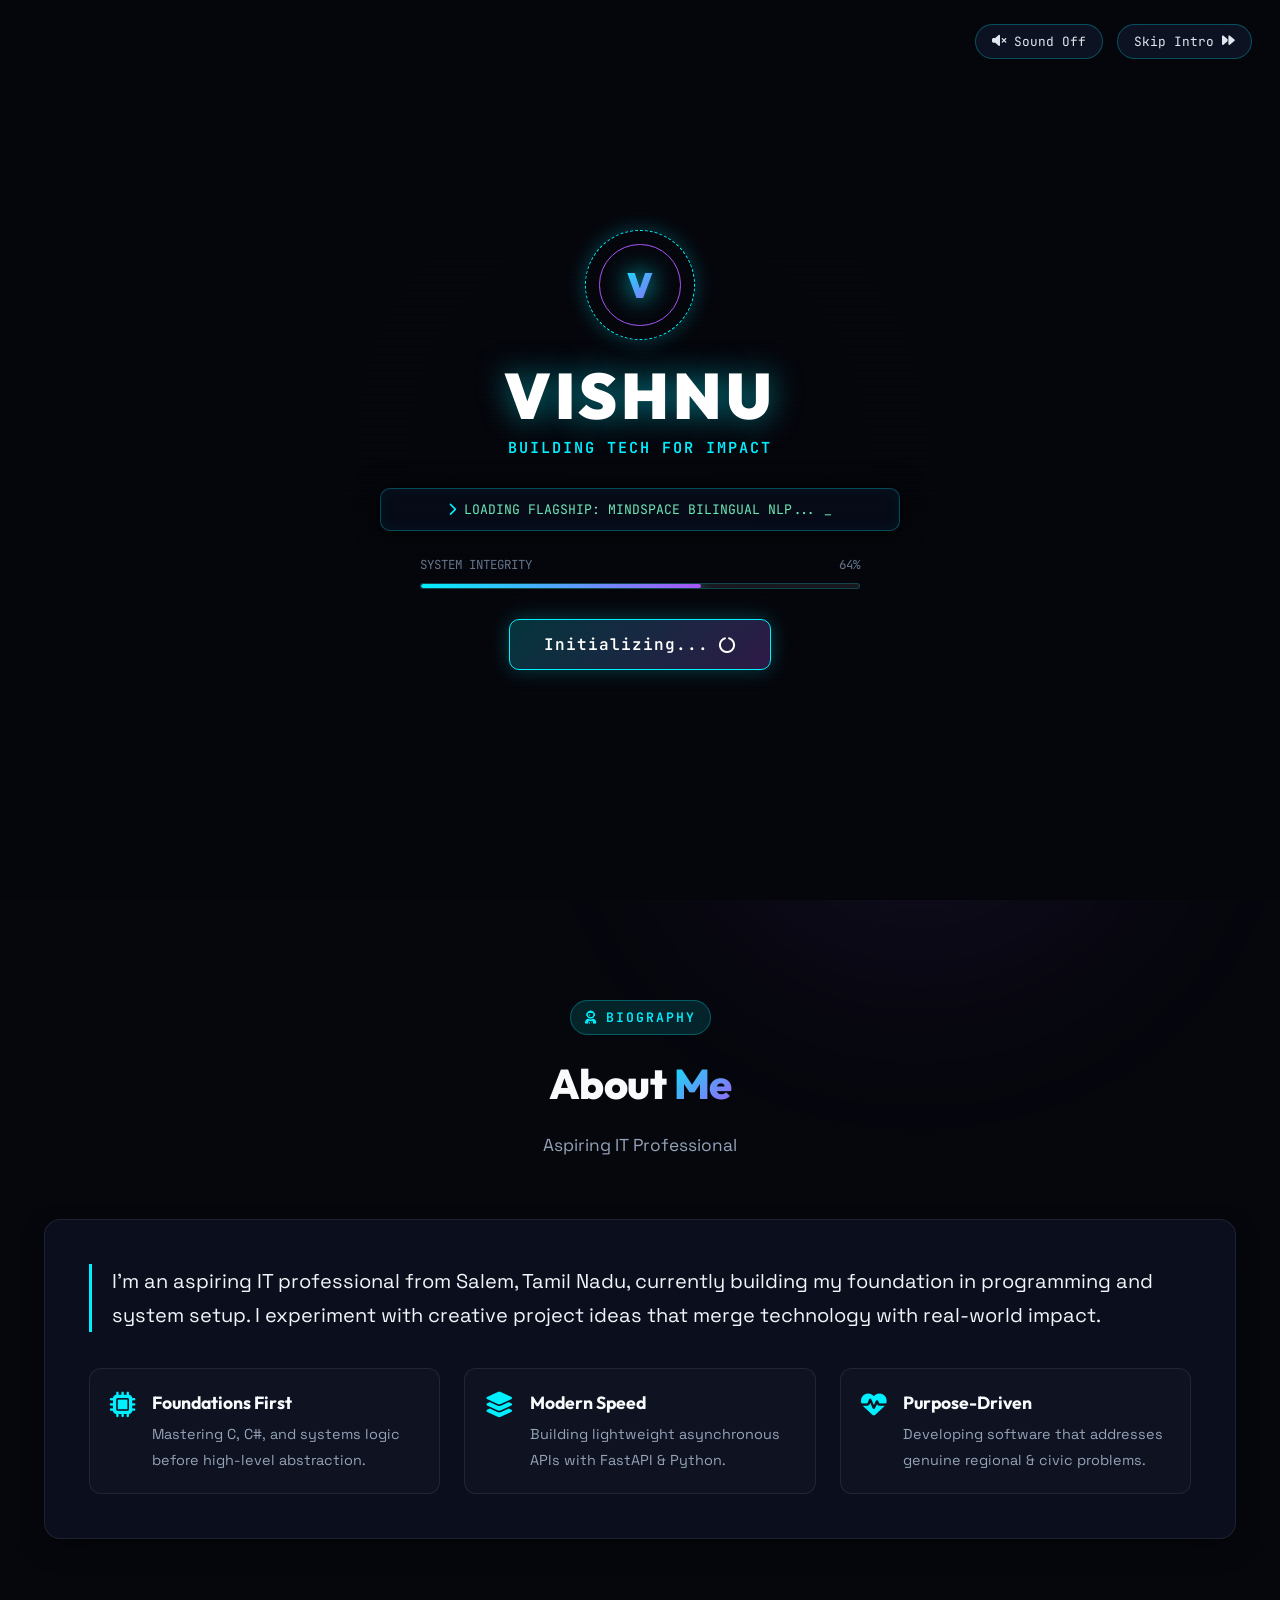
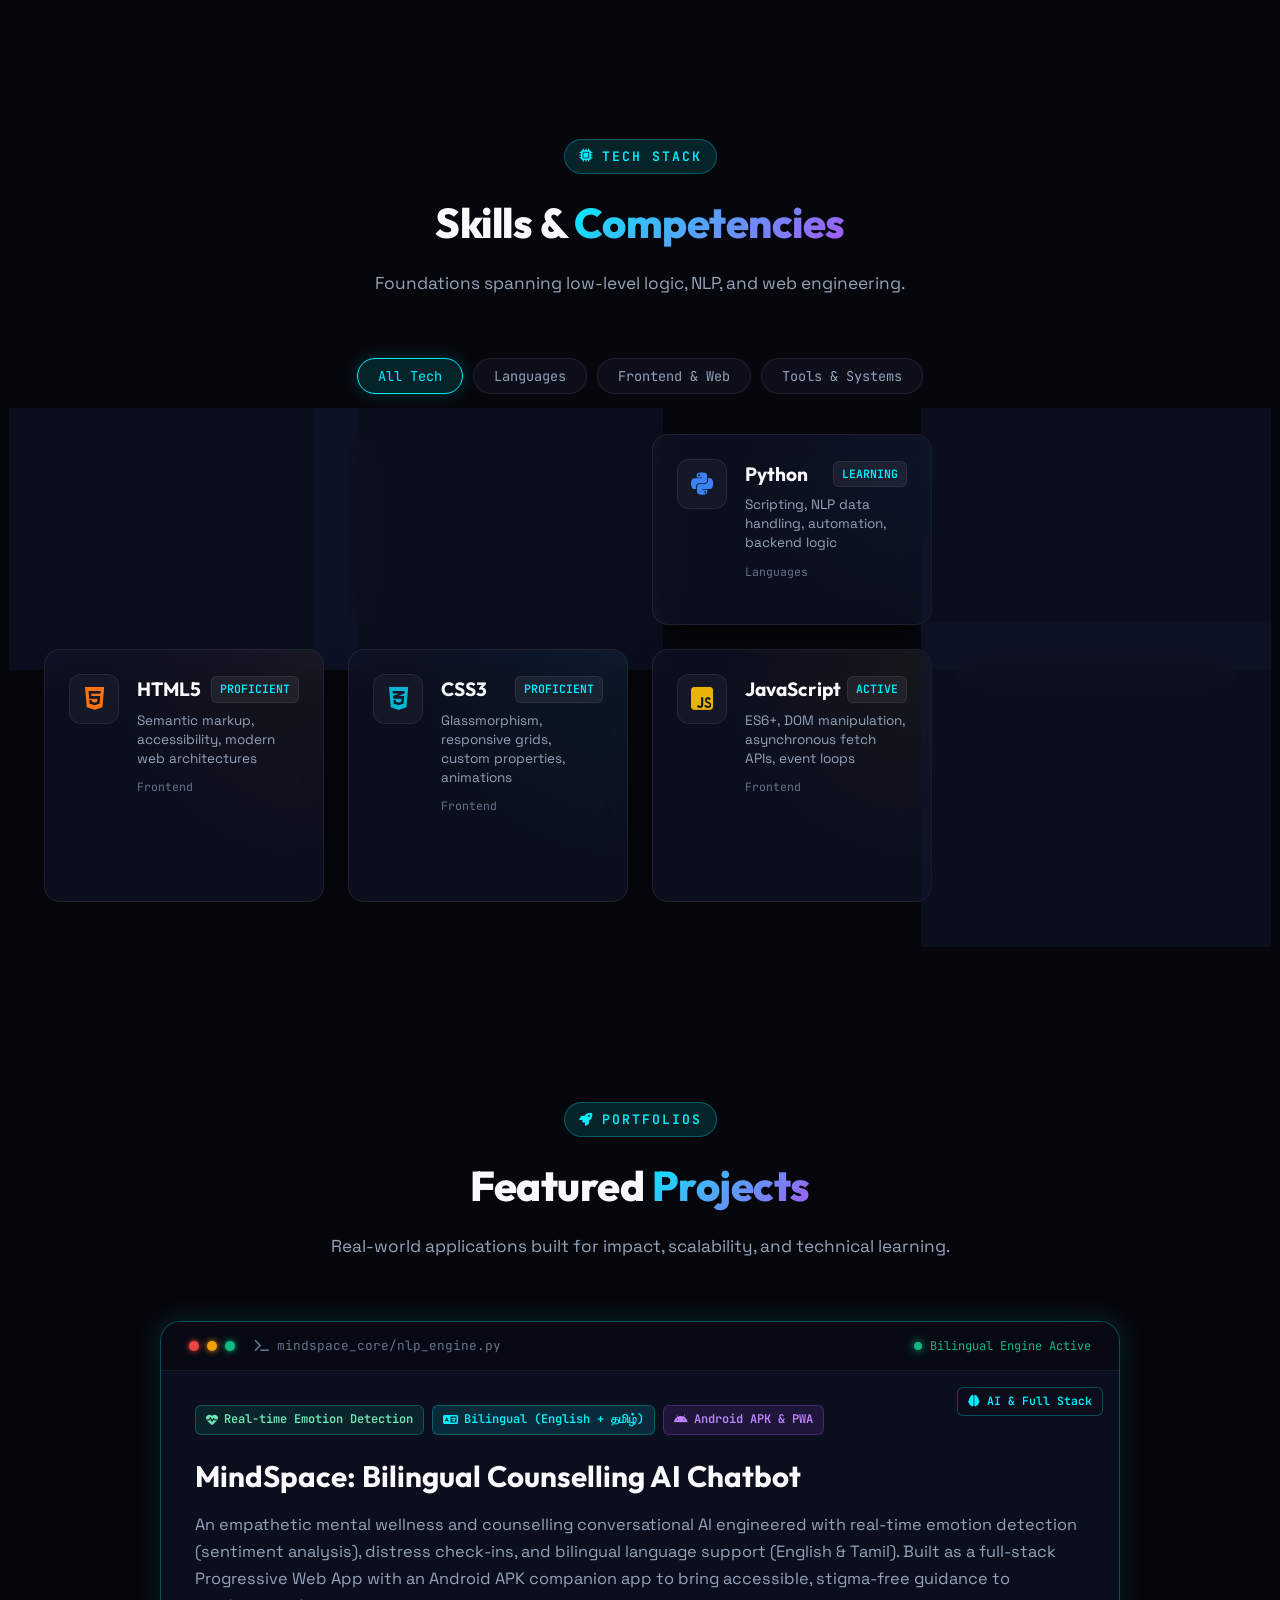
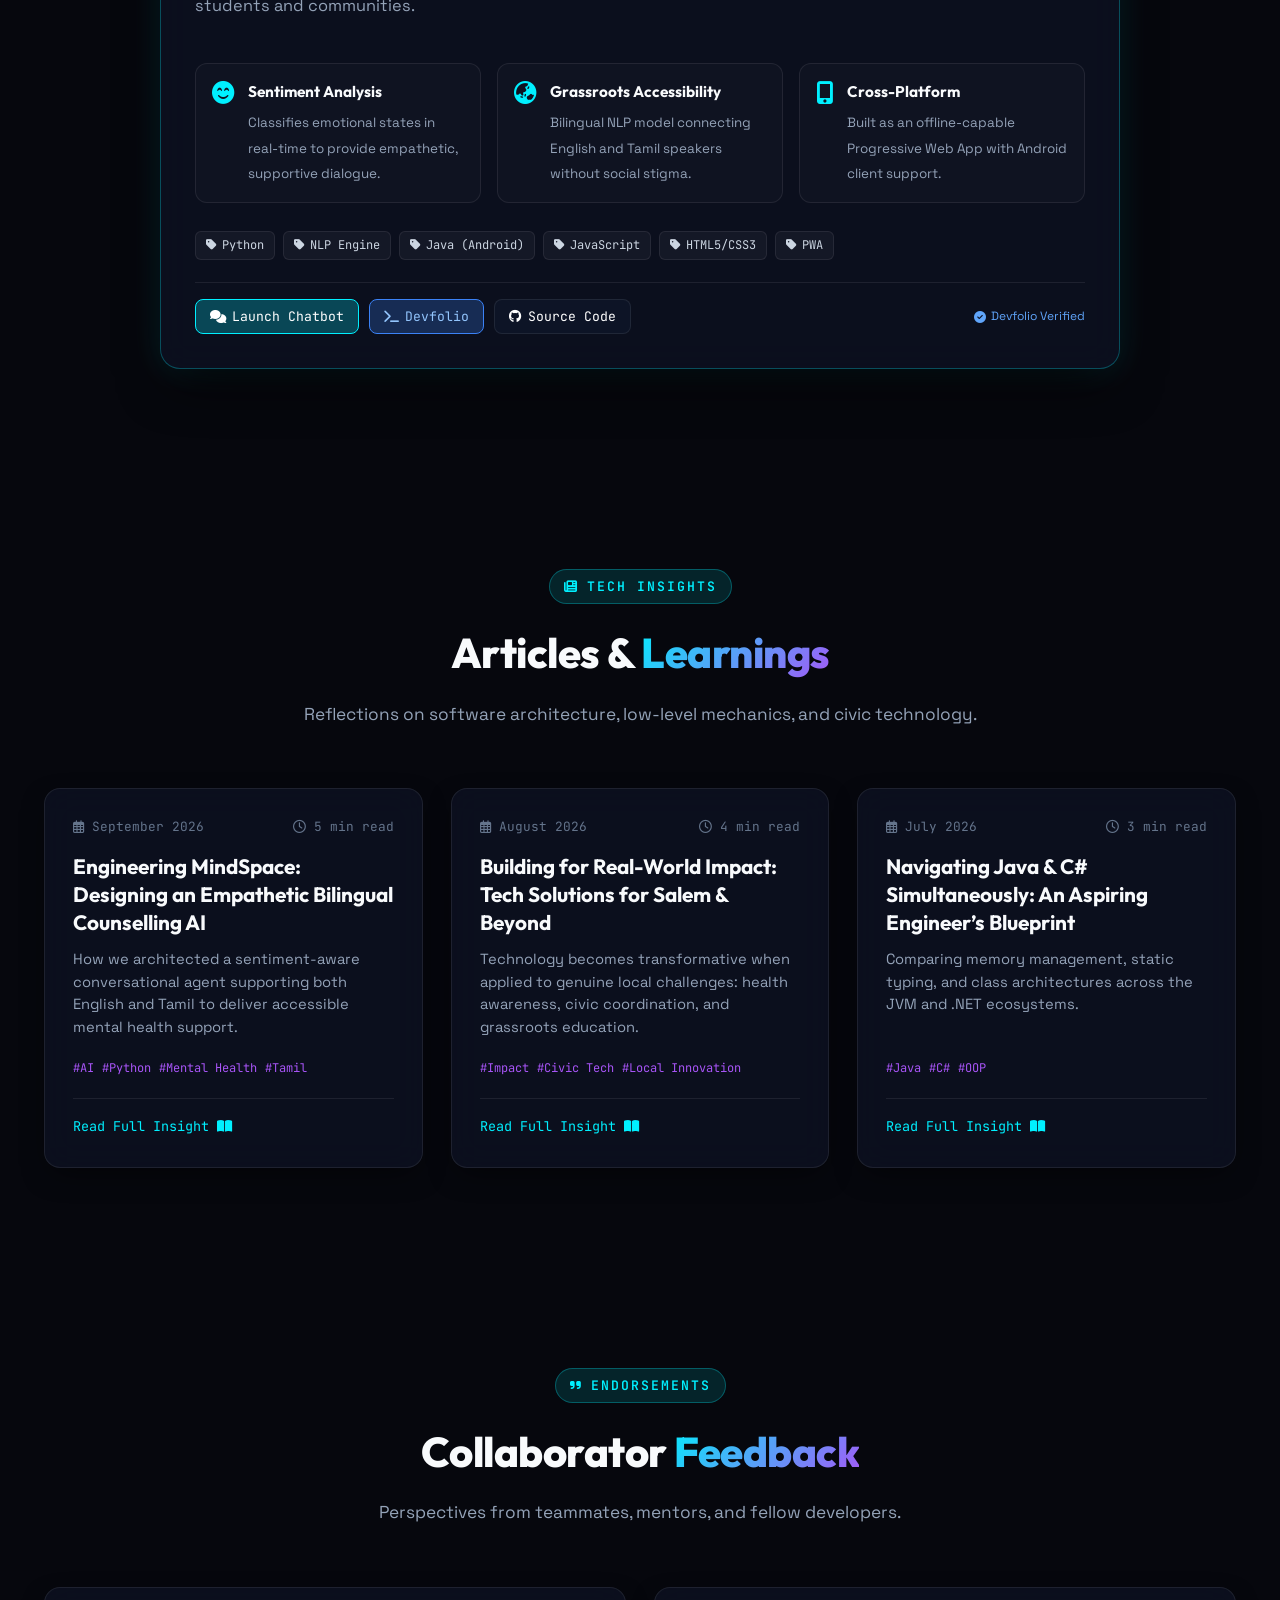
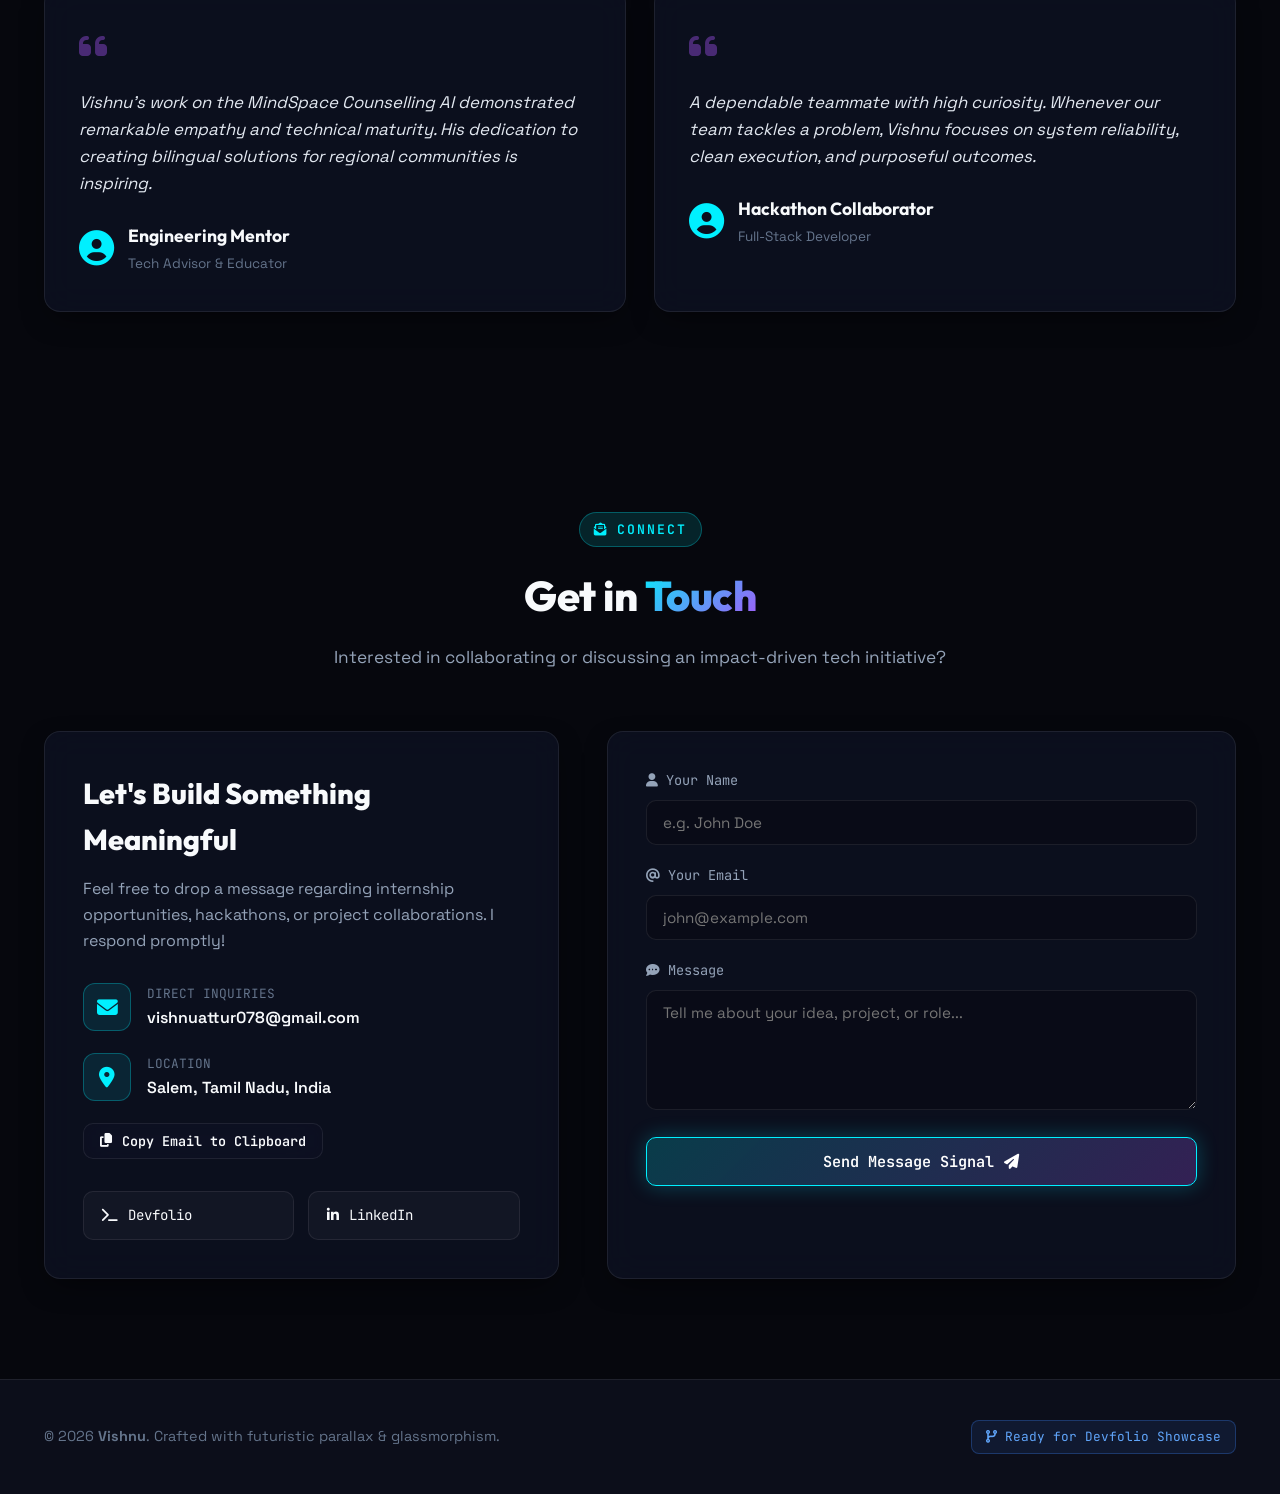
==== commit aa9d0f83: "Remove hanging notes and toggle overlays on avatar; retain Devfolio Verified badge" ====
--- a/index.html
+++ b/index.html
@@ -433,18 +433,12 @@
 
  
-                            <!-- Avatar Container with Particle Integration Canvas -->-
-                            <div class="avatar-image-container" id="avatar-image-container" title="Click image to disintegrate and switch avatar mode">+                            <!-- Avatar Container -->+
+                            <div class="avatar-image-container" id="avatar-image-container"> 
                                 <img src="assets/avatar.jpg" alt="Vishnu - Professional IT Specialist" class="hero-avatar-img" id="hero-avatar-img"> 
-                                <canvas id="avatar-particle-canvas" class="avatar-particle-canvas"></canvas>-
-                                <div class="avatar-scan-beam" id="avatar-scan-beam"></div>-
-                                <div class="avatar-grid-overlay"></div>-
                             </div> 
 @@ -461,396 +455,364 @@
 
  
-                            <!-- HUD Live Status Bar -->-
-                            <div class="avatar-hud-status" id="avatar-hud-status">-
-                                <span class="hud-status-dot"></span>-
-                                <span class="hud-status-text" id="hud-status-text"><strong style="color:#00f0ff;">REAL IT PROFILE</strong> &bull; CLICK TO DISINTEGRATE</span>-
-                                <span class="hud-status-pct" id="hud-status-pct" style="display:none;"></span>-
-                            </div>-
--
-                            <!-- Interactive Re-Scan Trigger Button -->-
-                            <button type="button" class="btn-rescan-avatar" id="btn-rescan-avatar" title="Re-assemble Holographic Avatar Particles">-
-                                <i class="fas fa-cube" style="color:#a855f7;"></i> <span id="btn-toggle-avatar-text">Switch to 3D</span>+                            <!-- Devfolio Verified Badge -->+
+                            <div class="floating-cyber-chip bottom-right">+
+                                <span class="chip-icon"><i class="fas fa-terminal" style="color: #a855f7;"></i></span>+
+                                <span>Devfolio Verified</span>+
+                            </div>+
+                        </div>+
+                    </div>+
+                </div>+
+            </div>+
+        </section>+
++
+        <!-- About Me Section -->+
+        <section class="section about-section" id="about">+
+            <div class="container">+
+                <div class="section-header reveal-up">+
+                    <span class="section-tag"><i class="fas fa-user-astronaut"></i> Biography</span>+
+                    <h2 class="section-title">About <span class="neon-gradient-text">Me</span></h2>+
+                    <p class="section-subtitle" id="about-title-role">Aspiring IT Professional & Systems Enthusiast</p>+
+                </div>+
++
+                <div class="about-grid">+
+                    <div class="about-card glass-card parallax-tilt reveal-up">+
+                        <div id="about-bio-text">+
+                            <!-- Populated dynamically from portfolioStore -->+
+                        </div>+
+                    </div>+
+                </div>+
+            </div>+
+        </section>+
++
+        <!-- Skills Showcase Section -->+
+        <section class="section skills-section" id="skills">+
+            <div class="container">+
+                <div class="section-header reveal-up">+
+                    <span class="section-tag"><i class="fas fa-microchip"></i> Tech Stack</span>+
+                    <h2 class="section-title">Skills & <span class="neon-gradient-text">Competencies</span></h2>+
+                    <p class="section-subtitle">Foundations spanning low-level logic, NLP, and web engineering.</p>+
+                </div>+
++
+                <!-- Category Filter Buttons -->+
+                <div class="skills-filter-nav reveal-up">+
+                    <button type="button" class="skill-filter-btn active" data-filter="all">All Tech</button>+
+                    <button type="button" class="skill-filter-btn" data-filter="Languages">Languages</button>+
+                    <button type="button" class="skill-filter-btn" data-filter="Frontend">Frontend & Web</button>+
+                    <button type="button" class="skill-filter-btn" data-filter="Tools">Tools & Systems</button>+
+                </div>+
++
+                <!-- Dynamic Skills Grid -->+
+                <div class="skills-grid" id="skills-grid-container">+
+                    <!-- Populated dynamically -->+
+                </div>+
+            </div>+
+        </section>+
++
+        <!-- Projects Showcase Section -->+
+        <section class="section projects-section" id="projects">+
+            <div class="container">+
+                <div class="section-header reveal-up">+
+                    <span class="section-tag"><i class="fas fa-rocket"></i> Portfolios</span>+
+                    <h2 class="section-title">Featured <span class="neon-gradient-text">Projects</span></h2>+
+                    <p class="section-subtitle">Real-world applications built for impact, scalability, and technical learning.</p>+
+                </div>+
++
+                <!-- Dynamic Projects Grid -->+
+                <div class="projects-grid" id="projects-grid-container">+
+                    <!-- Populated dynamically -->+
+                </div>+
+            </div>+
+        </section>+
++
+        <!-- Tech Blog / Insights Section -->+
+        <section class="section blogs-section" id="insights">+
+            <div class="container">+
+                <div class="section-header reveal-up">+
+                    <span class="section-tag"><i class="fas fa-newspaper"></i> Tech Insights</span>+
+                    <h2 class="section-title">Articles & <span class="neon-gradient-text">Learnings</span></h2>+
+                    <p class="section-subtitle">Reflections on software architecture, low-level mechanics, and civic technology.</p>+
+                </div>+
++
+                <!-- Dynamic Blogs Grid -->+
+                <div class="blogs-grid" id="blogs-grid-container">+
+                    <!-- Populated dynamically -->+
+                </div>+
+            </div>+
+        </section>+
++
+        <!-- Testimonials Section -->+
+        <section class="section testimonials-section" id="testimonials">+
+            <div class="container">+
+                <div class="section-header reveal-up">+
+                    <span class="section-tag"><i class="fas fa-quote-right"></i> Endorsements</span>+
+                    <h2 class="section-title">Collaborator <span class="neon-gradient-text">Feedback</span></h2>+
+                    <p class="section-subtitle">Perspectives from teammates, mentors, and fellow developers.</p>+
+                </div>+
++
+                <!-- Dynamic Testimonials Grid -->+
+                <div class="testimonials-grid" id="testimonials-container">+
+                    <!-- Populated dynamically -->+
+                </div>+
+            </div>+
+        </section>+
++
+        <!-- Contact Section -->+
+        <section class="section contact-section" id="contact">+
+            <div class="container">+
+                <div class="section-header reveal-up">+
+                    <span class="section-tag"><i class="fas fa-envelope-open-text"></i> Connect</span>+
+                    <h2 class="section-title">Get in <span class="neon-gradient-text">Touch</span></h2>+
+                    <p class="section-subtitle">Interested in collaborating or discussing an impact-driven tech initiative?</p>+
+                </div>+
++
+                <div class="contact-grid">+
+                    <!-- Contact Channels Card -->+
+                    <div class="contact-info-card glass-card parallax-tilt reveal-up">+
+                        <h3>Let's Build Something Meaningful</h3>+
+                        <p class="contact-desc">+
+                            Feel free to drop a message regarding internship opportunities, hackathons, or project collaborations. I respond promptly!+
+                        </p>+
++
+                        <div class="contact-channel-item">+
+                            <div class="channel-icon"><i class="fas fa-envelope"></i></div>+
+                            <div class="channel-details">+
+                                <span>Direct Inquiries</span>+
+                                <a href="mailto:vishnuattur078@gmail.com" id="contact-email-link">+
+                                    <strong id="contact-email-display">vishnuattur078@gmail.com</strong>+
+                                </a>+
+                            </div>+
+                        </div>+
++
+                        <div class="contact-channel-item">+
+                            <div class="channel-icon"><i class="fas fa-map-marker-alt"></i></div>+
+                            <div class="channel-details">+
+                                <span>Location</span>+
+                                <strong id="contact-location-display">Salem, Tamil Nadu, India</strong>+
+                            </div>+
+                        </div>+
++
+                        <div style="margin-top: 18px;">+
+                            <button type="button" class="cyber-btn sm ghost" id="btn-copy-email">+
+                                <i class="fas fa-copy"></i>+
+                                <span>Copy Email to Clipboard</span> 
                             </button> 
--
-                            <div class="floating-cyber-chip top-left">-
-                                <span class="chip-icon"><i class="fas fa-brain" style="color: #00f0ff;"></i></span>-
-                                <span>MindSpace AI (NLP)</span>-
-                            </div>-
--
-                            <div class="floating-cyber-chip bottom-right">-
-                                <span class="chip-icon"><i class="fas fa-terminal" style="color: #a855f7;"></i></span>-
-                                <span>Devfolio Verified</span>-
-                            </div>+                        </div>+
++
+                        <!-- Social Hub -->+
+                        <div class="social-links-grid" id="contact-socials-list">+
+                            <!-- Populated dynamically --> 
                         </div> 
                     </div> 
++
+                    <!-- Contact Form Card -->+
+                    <div class="contact-form-card glass-card parallax-tilt reveal-up">+
+                        <form id="portfolio-contact-form">+
+                            <div id="contact-form-status" style="display: none;"></div>+
++
+                            <div class="form-group">+
+                                <label for="contact-name"><i class="fas fa-user"></i> Your Name</label>+
+                                <input type="text" id="contact-name" class="cyber-input" placeholder="e.g. John Doe" required>+
+                            </div>+
++
+                            <div class="form-group">+
+                                <label for="contact-email"><i class="fas fa-at"></i> Your Email</label>+
+                                <input type="email" id="contact-email" class="cyber-input" placeholder="john@example.com" required>+
+                            </div>+
++
+                            <div class="form-group">+
+                                <label for="contact-message"><i class="fas fa-comment-dots"></i> Message</label>+
+                                <textarea id="contact-message" class="cyber-input" placeholder="Tell me about your idea, project, or role..." required></textarea>+
+                            </div>+
++
+                            <button type="submit" class="cyber-btn glow-cyan" style="width: 100%;">+
+                                <span>Send Message Signal</span>+
+                                <i class="fas fa-paper-plane"></i>+
+                            </button>+
+                        </form>+
+                    </div>+
                 </div> 
             </div> 
         </section> 
--
-        <!-- About Me Section -->-
-        <section class="section about-section" id="about">-
-            <div class="container">-
-                <div class="section-header reveal-up">-
-                    <span class="section-tag"><i class="fas fa-user-astronaut"></i> Biography</span>-
-                    <h2 class="section-title">About <span class="neon-gradient-text">Me</span></h2>-
-                    <p class="section-subtitle" id="about-title-role">Aspiring IT Professional & Systems Enthusiast</p>-
-                </div>-
--
-                <div class="about-grid">-
-                    <div class="about-card glass-card parallax-tilt reveal-up">-
-                        <div id="about-bio-text">-
-                            <!-- Populated dynamically from portfolioStore -->-
-                        </div>-
-                    </div>-
-                </div>-
-            </div>-
-        </section>-
--
-        <!-- Skills Showcase Section -->-
-        <section class="section skills-section" id="skills">-
-            <div class="container">-
-                <div class="section-header reveal-up">-
-                    <span class="section-tag"><i class="fas fa-microchip"></i> Tech Stack</span>-
-                    <h2 class="section-title">Skills & <span class="neon-gradient-text">Competencies</span></h2>-
-                    <p class="section-subtitle">Foundations spanning low-level logic, NLP, and web engineering.</p>-
-                </div>-
--
-                <!-- Category Filter Buttons -->-
-                <div class="skills-filter-nav reveal-up">-
-                    <button type="button" class="skill-filter-btn active" data-filter="all">All Tech</button>-
-                    <button type="button" class="skill-filter-btn" data-filter="Languages">Languages</button>-
-                    <button type="button" class="skill-filter-btn" data-filter="Frontend">Frontend & Web</button>-
-                    <button type="button" class="skill-filter-btn" data-filter="Tools">Tools & Systems</button>-
-                </div>-
--
-                <!-- Dynamic Skills Grid -->-
-                <div class="skills-grid" id="skills-grid-container">-
-                    <!-- Populated dynamically -->-
-                </div>-
-            </div>-
-        </section>-
--
-        <!-- Projects Showcase Section -->-
-        <section class="section projects-section" id="projects">-
-            <div class="container">-
-                <div class="section-header reveal-up">-
-                    <span class="section-tag"><i class="fas fa-rocket"></i> Portfolios</span>-
-                    <h2 class="section-title">Featured <span class="neon-gradient-text">Projects</span></h2>-
-                    <p class="section-subtitle">Real-world applications built for impact, scalability, and technical learning.</p>-
-                </div>-
--
-                <!-- Dynamic Projects Grid -->-
-                <div class="projects-grid" id="projects-grid-container">-
-                    <!-- Populated dynamically -->-
-                </div>-
-            </div>-
-        </section>-
--
-        <!-- Tech Blog / Insights Section -->-
-        <section class="section blogs-section" id="insights">-
-            <div class="container">-
-                <div class="section-header reveal-up">-
-                    <span class="section-tag"><i class="fas fa-newspaper"></i> Tech Insights</span>-
-                    <h2 class="section-title">Articles & <span class="neon-gradient-text">Learnings</span></h2>-
-                    <p class="section-subtitle">Reflections on software architecture, low-level mechanics, and civic technology.</p>-
-                </div>-
--
-                <!-- Dynamic Blogs Grid -->-
-                <div class="blogs-grid" id="blogs-grid-container">-
-                    <!-- Populated dynamically -->-
-                </div>-
-            </div>-
-        </section>-
--
-        <!-- Testimonials Section -->-
-        <section class="section testimonials-section" id="testimonials">-
-            <div class="container">-
-                <div class="section-header reveal-up">-
-                    <span class="section-tag"><i class="fas fa-quote-right"></i> Endorsements</span>-
-                    <h2 class="section-title">Collaborator <span class="neon-gradient-text">Feedback</span></h2>-
-                    <p class="section-subtitle">Perspectives from teammates, mentors, and fellow developers.</p>-
-                </div>-
--
-                <!-- Dynamic Testimonials Grid -->-
-                <div class="testimonials-grid" id="testimonials-container">-
-                    <!-- Populated dynamically -->-
-                </div>-
-            </div>-
-        </section>-
--
-        <!-- Contact Section -->-
-        <section class="section contact-section" id="contact">-
-            <div class="container">-
-                <div class="section-header reveal-up">-
-                    <span class="section-tag"><i class="fas fa-envelope-open-text"></i> Connect</span>-
-                    <h2 class="section-title">Get in <span class="neon-gradient-text">Touch</span></h2>-
-                    <p class="section-subtitle">Interested in collaborating or discussing an impact-driven tech initiative?</p>-
-                </div>-
--
-                <div class="contact-grid">-
-                    <!-- Contact Channels Card -->-
-                    <div class="contact-info-card glass-card parallax-tilt reveal-up">-
-                        <h3>Let's Build Something Meaningful</h3>-
-                        <p class="contact-desc">-
-                            Feel free to drop a message regarding internship opportunities, hackathons, or project collaborations. I respond promptly!-
-                        </p>-
--
-                        <div class="contact-channel-item">-
-                            <div class="channel-icon"><i class="fas fa-envelope"></i></div>-
-                            <div class="channel-details">-
-                                <span>Direct Inquiries</span>-
-                                <a href="mailto:vishnuattur078@gmail.com" id="contact-email-link">-
-                                    <strong id="contact-email-display">vishnuattur078@gmail.com</strong>-
-                                </a>-
-                            </div>-
-                        </div>-
--
-                        <div class="contact-channel-item">-
-                            <div class="channel-icon"><i class="fas fa-map-marker-alt"></i></div>-
-                            <div class="channel-details">-
-                                <span>Location</span>-
-                                <strong id="contact-location-display">Salem, Tamil Nadu, India</strong>-
-                            </div>-
-                        </div>-
--
-                        <div style="margin-top: 18px;">-
-                            <button type="button" class="cyber-btn sm ghost" id="btn-copy-email">-
-                                <i class="fas fa-copy"></i>-
-                                <span>Copy Email to Clipboard</span>-
-                            </button>-
-                        </div>-
--
-                        <!-- Social Hub -->-
-                        <div class="social-links-grid" id="contact-socials-list">-
-                            <!-- Populated dynamically -->-
-                        </div>-
-                    </div>-
--
-                    <!-- Contact Form Card -->-
-                    <div class="contact-form-card glass-card parallax-tilt reveal-up">-
-                        <form id="portfolio-contact-form">-
-                            <div id="contact-form-status" style="display: none;"></div>-
--
-                            <div class="form-group">-
-                                <label for="contact-name"><i class="fas fa-user"></i> Your Name</label>-
-                                <input type="text" id="contact-name" class="cyber-input" placeholder="e.g. John Doe" required>-
-                            </div>-
--
-                            <div class="form-group">-
-                                <label for="contact-email"><i class="fas fa-at"></i> Your Email</label>-
-                                <input type="email" id="contact-email" class="cyber-input" placeholder="john@example.com" required>-
-                            </div>-
--
-                            <div class="form-group">-
-                                <label for="contact-message"><i class="fas fa-comment-dots"></i> Message</label>-
-                                <textarea id="contact-message" class="cyber-input" placeholder="Tell me about your idea, project, or role..." required></textarea>-
-                            </div>-
--
-                            <button type="submit" class="cyber-btn glow-cyan" style="width: 100%;">-
-                                <span>Send Message Signal</span>-
-                                <i class="fas fa-paper-plane"></i>-
-                            </button>-
-                        </form>-
-                    </div>-
-                </div>-
-            </div>-
-        </section>-
     </main> 
 
--- a/css/main.css
+++ b/css/main.css
@@ -2228,7 +2228,7 @@
     to { transform: translate(-50%, -50%) rotate(0deg); }
 }
 
-/* Avatar Image & Particle Container */
+/* Avatar Image Container */
 .avatar-image-container {
     position: relative;
     width: 100%;
@@ -2236,7 +2236,6 @@
     border-radius: 18px;
     overflow: hidden;
     background: #060812;
-    cursor: pointer;
     user-select: none;
 }
 
